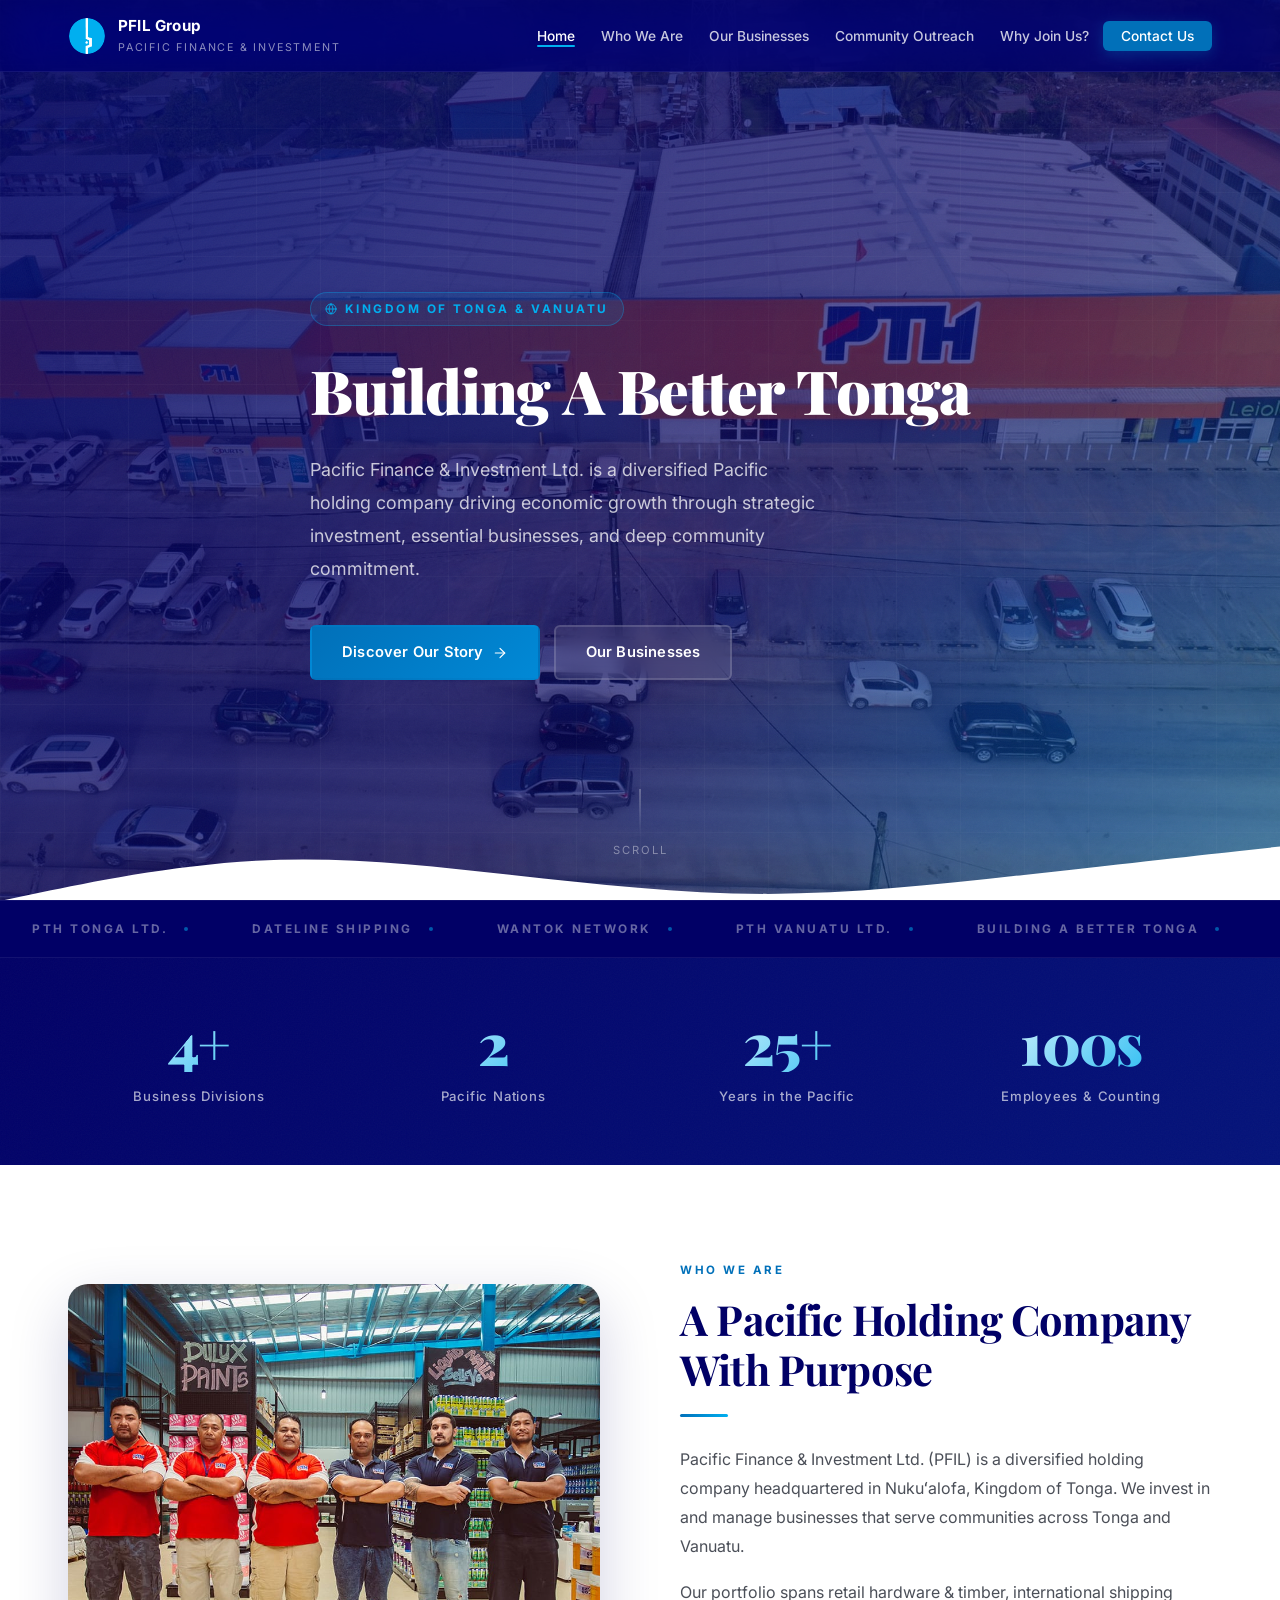
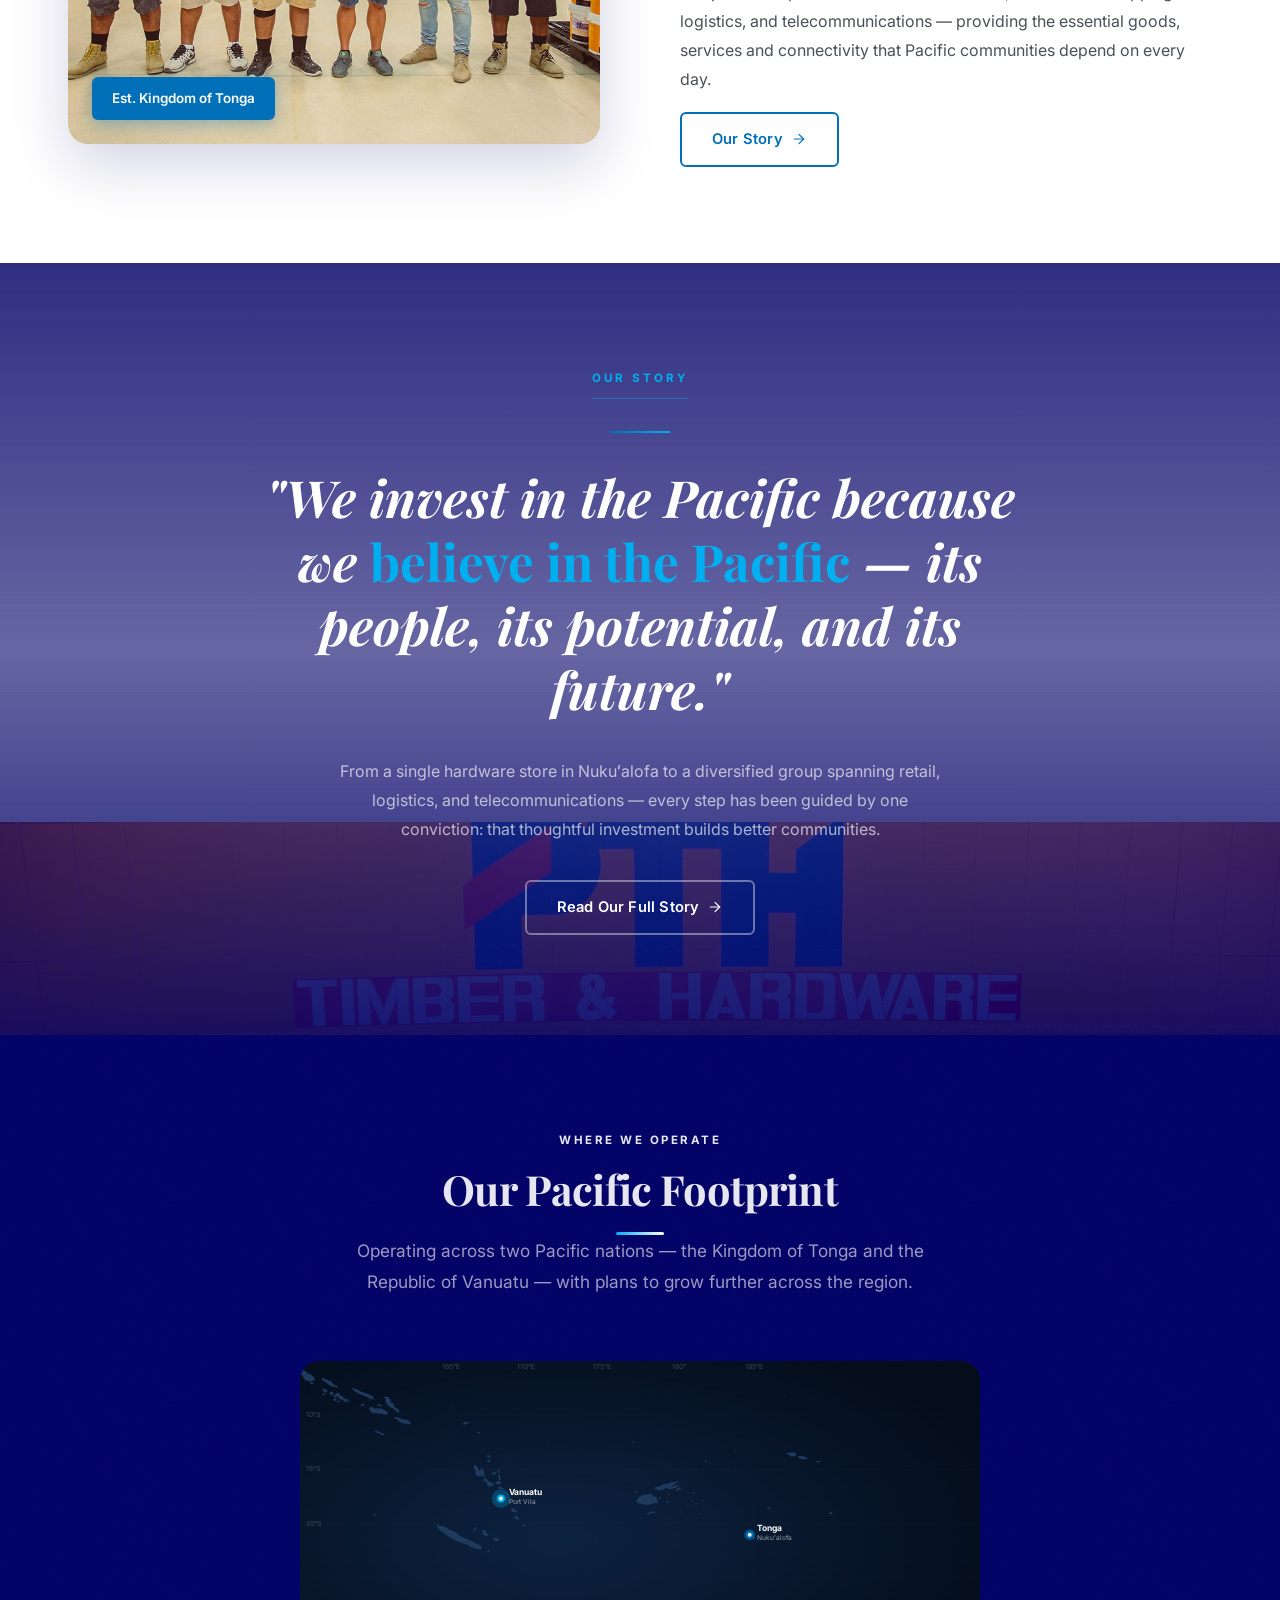
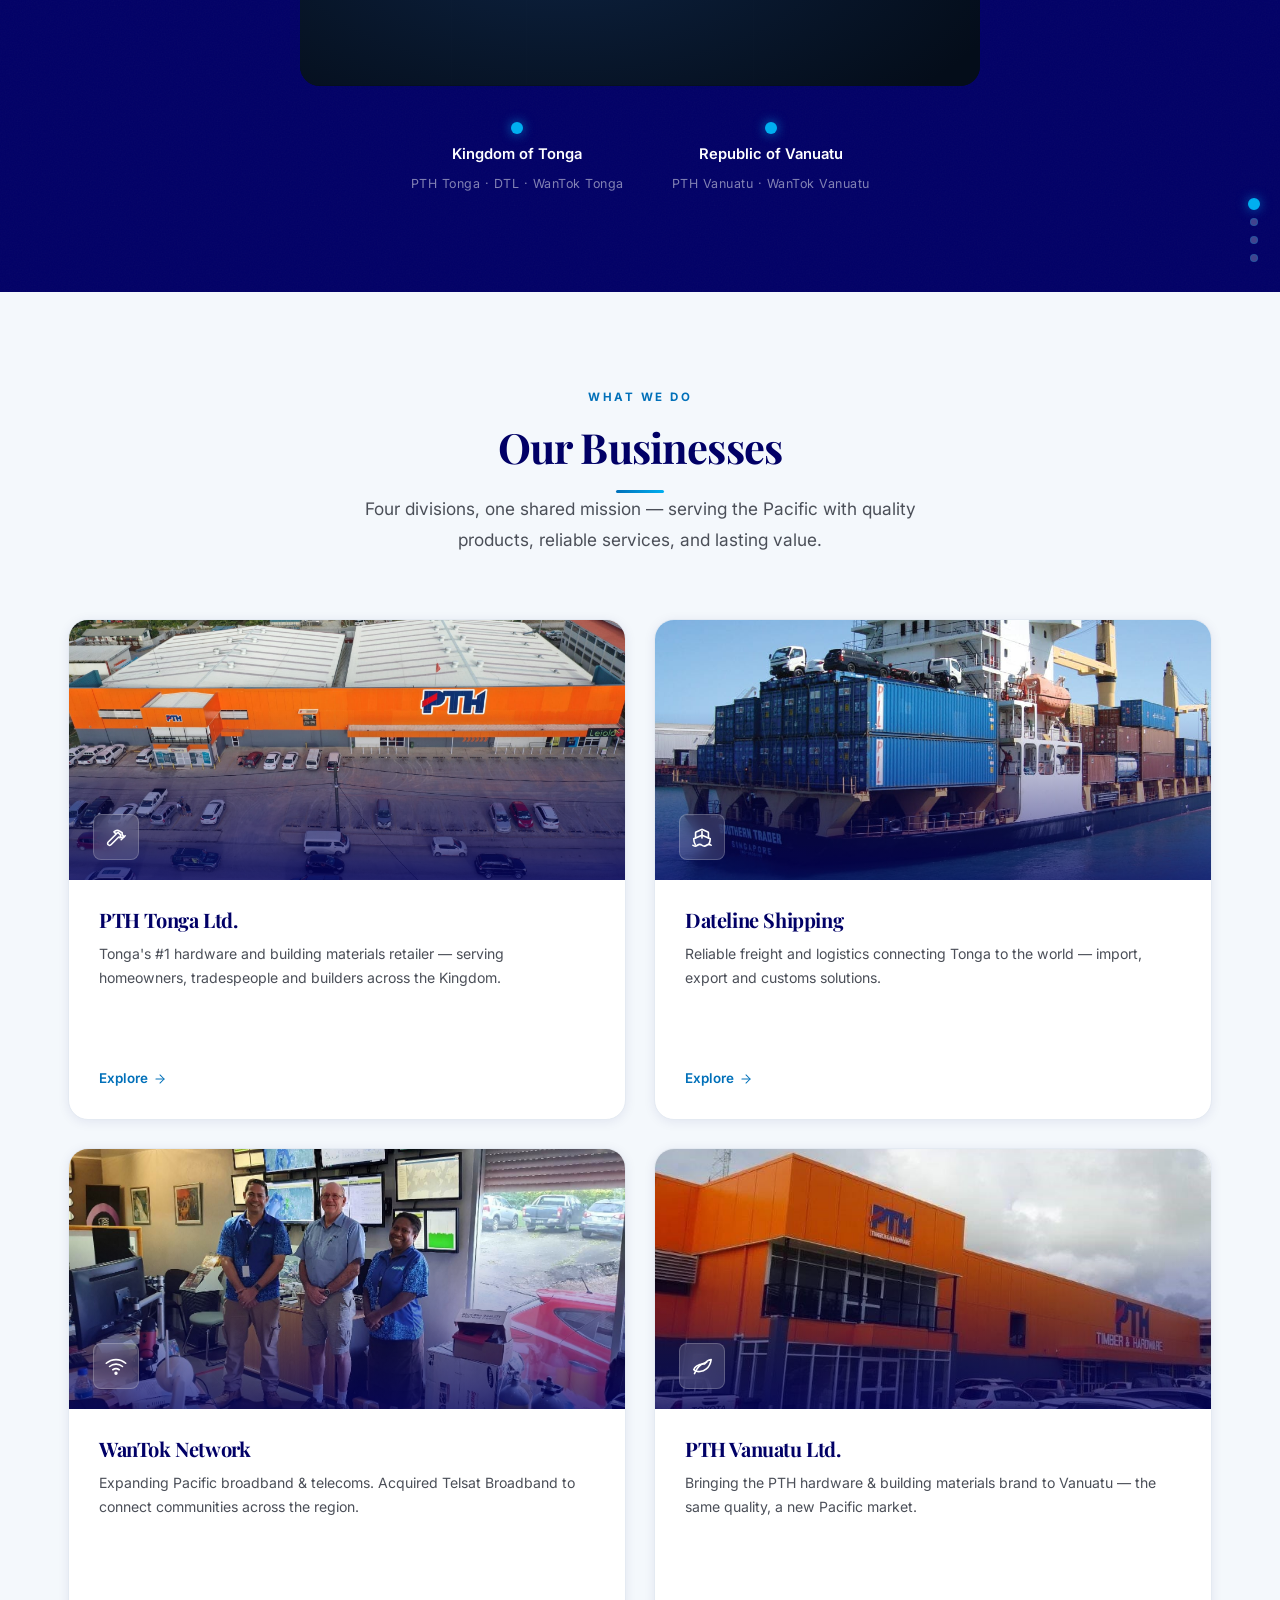
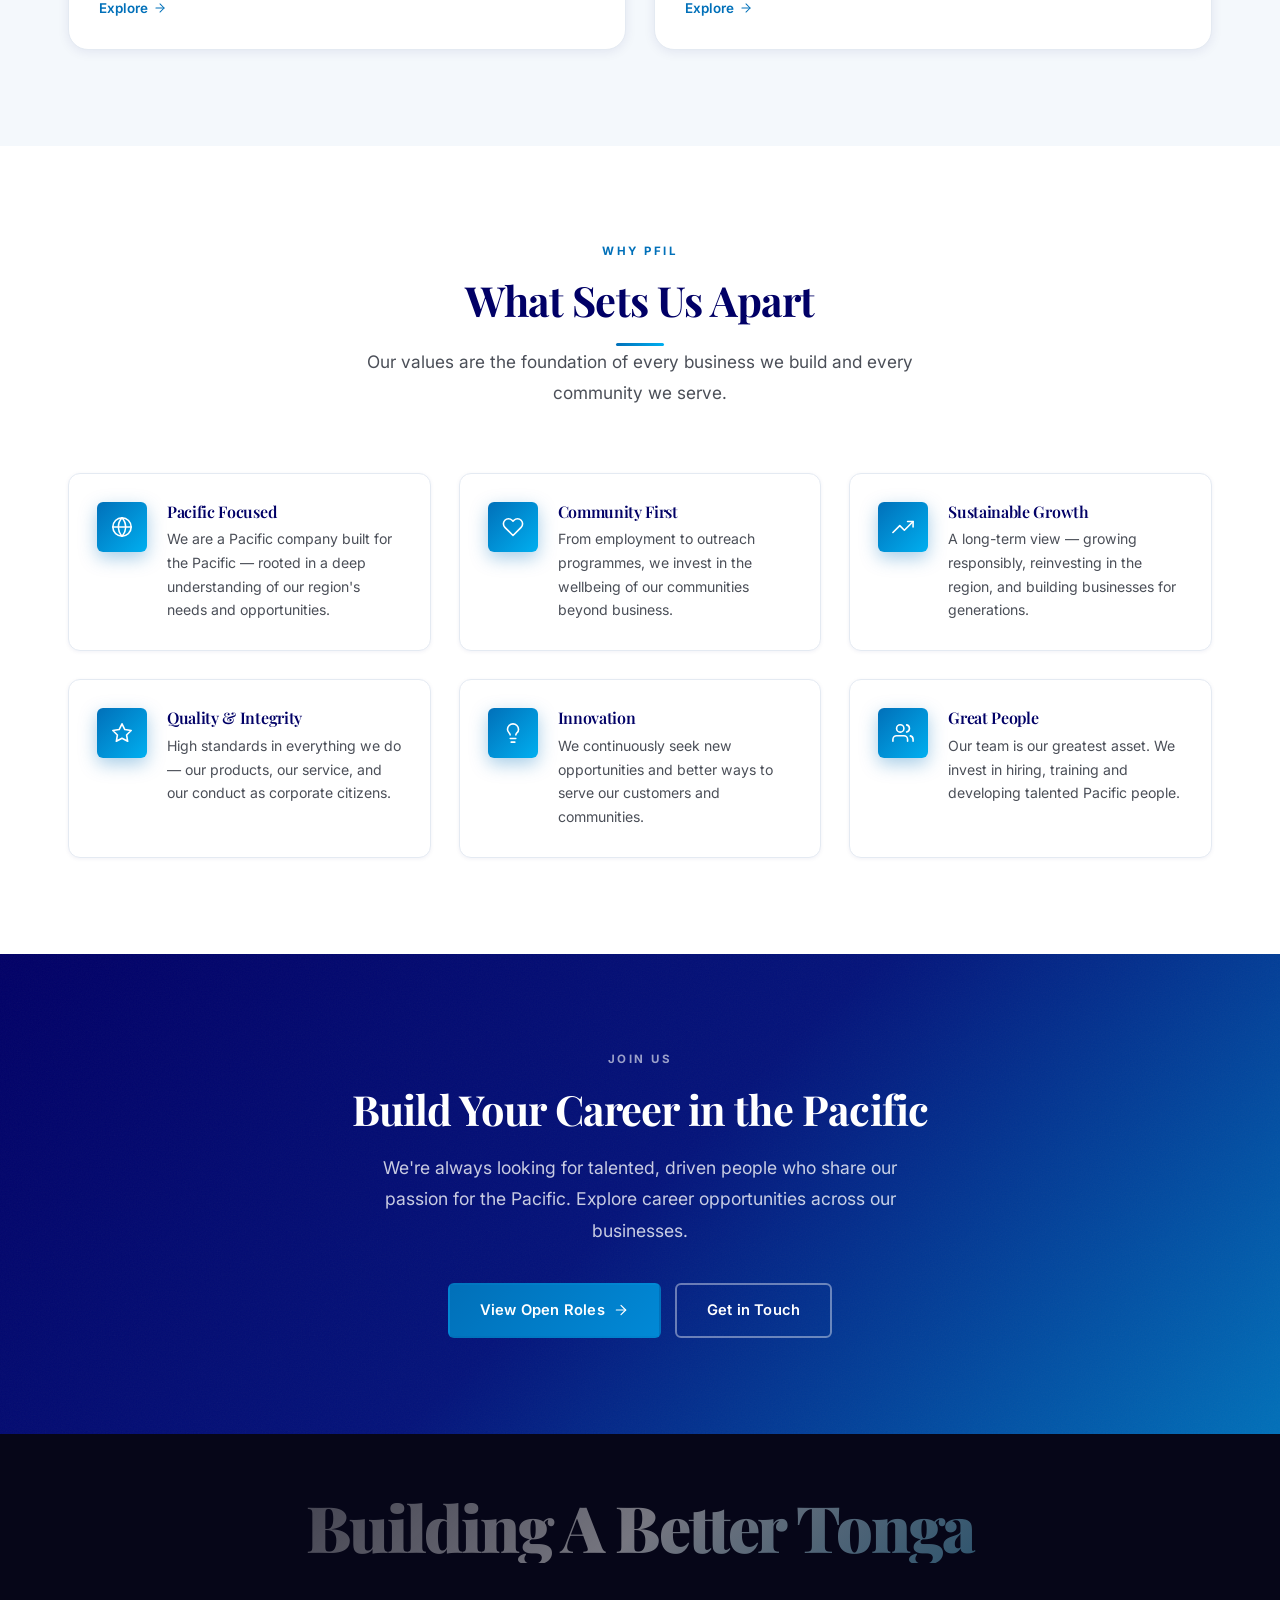
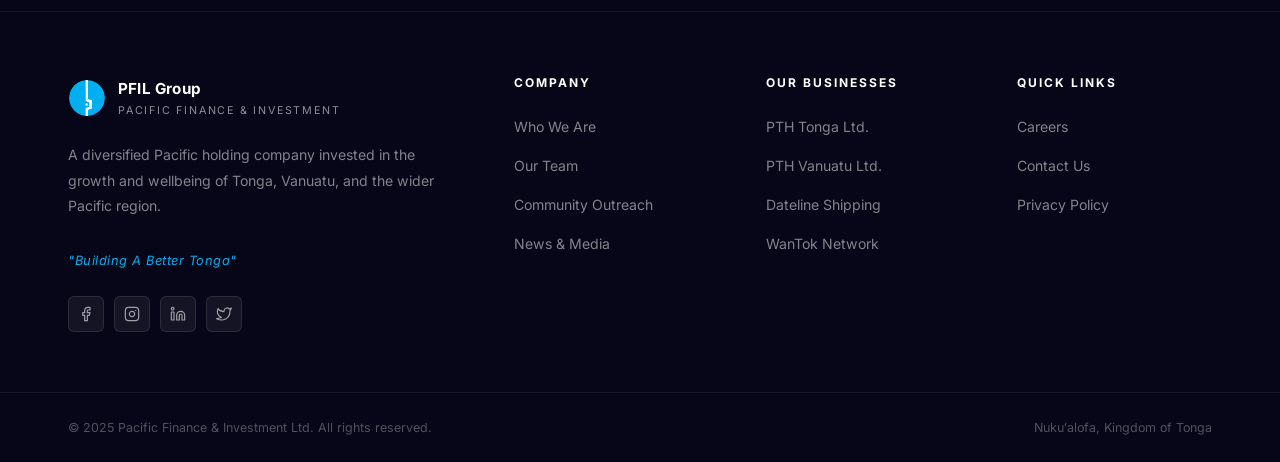
==== index.html @ 0f84321c "Apply all pending fixes — Takuilau story, inquiry type dropdown, PTH branches, hero mobile padding, " ====
<!DOCTYPE html>
<html lang="en">
<head>
  <meta charset="UTF-8">
  <link rel="icon" type="image/png" href="images/PFIL-Logo.png">
  <meta name="viewport" content="width=device-width, initial-scale=1.0">
  <meta name="description" content="Pacific Finance & Investment Ltd. — Building a better Tonga through investment, commerce, and community.">
  <title>Home – Pacific Finance & Investment Ltd.</title>
  <!-- Open Graph -->
  <meta property="og:type" content="website">
  <meta property="og:site_name" content="PFIL Group">
  <meta property="og:title" content="PFIL Group — Building A Better Tonga">
  <meta property="og:description" content="Pacific Finance & Investment Ltd. is a diversified Pacific holding company driving economic growth through strategic investment, essential businesses, and deep community commitment.">
  <meta property="og:image" content="https://shaydenlongley-star.github.io/pfilgroup/images/homepage-banner-01.jpg">
  <meta property="og:url" content="https://shaydenlongley-star.github.io/pfilgroup/">
  <meta name="twitter:card" content="summary_large_image">
  <meta name="twitter:title" content="PFIL Group — Building A Better Tonga">
  <meta name="twitter:description" content="Pacific Finance & Investment Ltd. is a diversified Pacific holding company driving economic growth through strategic investment, essential businesses, and deep community commitment.">
  <meta name="twitter:image" content="https://shaydenlongley-star.github.io/pfilgroup/images/homepage-banner-01.jpg">
  <link rel="preconnect" href="https://fonts.googleapis.com">
  <link rel="preconnect" href="https://fonts.gstatic.com" crossorigin>
  <link href="https://fonts.googleapis.com/css2?family=Playfair+Display:wght@400;700;900&family=Inter:wght@300;400;500;600;700&display=swap" rel="stylesheet">
  <link rel="stylesheet" href="css/style.css?v=3">
  <style>@media(max-width:900px){.nav-menu{display:flex!important;position:fixed!important;inset:0!important;top:0!important;background:#010066!important;flex-direction:column!important;align-items:center!important;justify-content:flex-start!important;gap:4px!important;padding:96px 28px 40px!important;overflow-y:auto!important;z-index:9999!important;opacity:0!important;transform:translateX(100%)!important;pointer-events:none!important;transition:opacity .35s ease,transform .35s cubic-bezier(.4,0,.2,1)!important}.nav-menu.open{opacity:1!important;transform:translateX(0)!important;pointer-events:all!important}.nav-toggle{display:flex!important;z-index:10000!important;position:relative!important}.businesses-grid{grid-template-columns:1fr!important}.nav-menu a{font-size:1.1rem!important;padding:13px 28px!important;font-family:serif!important;font-weight:700!important;color:rgba(255,255,255,0.85)!important;border-radius:8px!important;width:100%!important;text-align:center!important;display:block!important}.nav-menu a:hover,.nav-menu a.active{color:#fff!important;background:rgba(255,255,255,0.06)!important}.nav-cta{background:#0170b9!important;border-radius:6px!important;margin-top:12px!important}.contact-grid{grid-template-columns:1fr!important;gap:40px!important}.photo-grid{grid-template-columns:1fr!important}}html,body{overflow-x:hidden!important}@media(max-width:900px){.hero-blob-1{width:320px!important;height:320px!important}.hero-blob-2{width:280px!important;height:280px!important}.hero-blob-3{width:240px!important;height:240px!important}.hero{min-height:auto!important;padding-top:calc(72px + 20px)!important;padding-bottom:32px!important}.hero p{font-size:0.95rem!important;line-height:1.6!important;margin-bottom:24px!important}.hero h1{margin-bottom:16px!important}.hero-eyebrow{margin-bottom:16px!important}.hero-actions{gap:10px!important}}@media(max-width:640px){.businesses-grid{grid-template-columns:1fr!important}.photo-grid{grid-template-columns:1fr!important}.split-img img{height:240px!important}.job-card{flex-direction:column!important}.btn{white-space:normal!important}}</style>
</head>
<body>

  <!-- PRELOADER -->
  <div class="preloader" id="preloader">
    <div class="preloader-logo">
      <div class="preloader-mark">PF</div>
      <div class="preloader-text">
        <strong>PFIL Group</strong>
        <span>Pacific Finance & Investment</span>
      </div>
    </div>
    <div class="preloader-track"><div class="preloader-fill"></div></div>
  </div>



  <!-- NAVBAR -->
  <nav class="navbar" id="navbar">
    <div class="container nav-inner">
      <a href="index.html" class="nav-logo">
        <div class="nav-logo-mark"><img src="images/PFIL-Logo.png" alt="PFIL" style="width:36px;height:36px;object-fit:contain;border-radius:50%;display:block;"></div>
        <div class="nav-logo-text">
          <strong>PFIL Group</strong>
          <span>Pacific Finance & Investment</span>
        </div>
      </a>
      <ul class="nav-menu" id="navMenu">
        <li><a href="index.html" class="active">Home</a></li>
        <li><a href="who-we-are.html">Who We Are</a></li>
        <li><a href="our-businesses.html">Our Businesses</a></li>
        <li><a href="community-outreach.html">Community Outreach</a></li>
        <li><a href="why-join-us.html">Why Join Us?</a></li>
        <li><a href="contact.html" class="nav-cta">Contact Us</a></li>
      </ul>
      <button class="nav-toggle" id="navToggle" aria-label="Toggle navigation" aria-expanded="false">
        <span class="icon" data-icon="menu"></span>
      </button>
    </div>
  </nav>

  <!-- HERO -->
  <section class="hero" id="hero">
    <div class="hero-photo"></div>
    <div class="hero-photo-overlay"></div>
    <div class="hero-blobs">
      <div class="hero-blob hero-blob-1"></div>
      <div class="hero-blob hero-blob-2"></div>
      <div class="hero-blob hero-blob-3"></div>
    </div>
    <div class="hero-noise"></div>
    <div class="hero-grid-lines"></div>
    <div class="container">
      <div class="hero-content">
        <div class="hero-eyebrow">
          <span class="icon" data-icon="globe"></span>
          Kingdom of Tonga &amp; Vanuatu
        </div>
        <h1 class="stagger-words gradient-text">Building A Better Tonga</h1>
        <p>Pacific Finance &amp; Investment Ltd. is a diversified Pacific holding company driving economic growth through strategic investment, essential businesses, and deep community commitment.</p>
        <div class="hero-actions">
          <a href="who-we-are.html" class="btn btn-primary">
            Discover Our Story <span class="icon" data-icon="arrow-right"></span>
          </a>
          <a href="our-businesses.html" class="btn btn-ghost">Our Businesses</a>
        </div>
      </div>
    </div>
    <svg class="hero-wave" viewBox="0 0 1440 72" fill="none" xmlns="http://www.w3.org/2000/svg" preserveAspectRatio="none">
      <path d="M0 72L48 62C96 52 192 32 288 26.7C384 21.3 480 32 576 42.7C672 53.3 768 64 864 64C960 64 1056 53.3 1152 42.7C1248 32 1344 21.3 1392 16L1440 10.7V72H0Z" fill="white"/>
    </svg>
    <div class="hero-scroll">
      <div class="hero-scroll-line"></div>
      <span>Scroll</span>
    </div>
  </section>

  <!-- MARQUEE -->
  <div class="marquee-section">
    <div class="marquee-track">
      <!-- repeated twice for seamless loop -->
      <div class="marquee-item">PTH Tonga Ltd. <span class="marquee-dot"></span></div>
      <div class="marquee-item">Dateline Shipping <span class="marquee-dot"></span></div>
      <div class="marquee-item">WanTok Network <span class="marquee-dot"></span></div>
      <div class="marquee-item">PTH Vanuatu Ltd. <span class="marquee-dot"></span></div>
      <div class="marquee-item">Building A Better Tonga <span class="marquee-dot"></span></div>
      <div class="marquee-item">Pacific Finance &amp; Investment <span class="marquee-dot"></span></div>
      <div class="marquee-item">Pacific Commerce &amp; Logistics <span class="marquee-dot"></span></div>
      <div class="marquee-item">PTH Tonga Ltd. <span class="marquee-dot"></span></div>
      <div class="marquee-item">Dateline Shipping <span class="marquee-dot"></span></div>
      <div class="marquee-item">WanTok Network <span class="marquee-dot"></span></div>
      <div class="marquee-item">PTH Vanuatu Ltd. <span class="marquee-dot"></span></div>
      <div class="marquee-item">Building A Better Tonga <span class="marquee-dot"></span></div>
      <div class="marquee-item">Pacific Finance &amp; Investment <span class="marquee-dot"></span></div>
      <div class="marquee-item">Pacific Commerce &amp; Logistics <span class="marquee-dot"></span></div>
    </div>
  </div>

  <!-- STATS -->
  <section class="stats-bar" data-nav-label="At a Glance">
    <div class="container">
      <div class="stats-grid">
        <div class="stat-item" data-reveal data-delay="1">
          <span class="stat-number">4+</span>
          <span class="stat-label">Business Divisions</span>
        </div>
        <div class="stat-item" data-reveal data-delay="2">
          <span class="stat-number">2</span>
          <span class="stat-label">Pacific Nations</span>
        </div>
        <div class="stat-item" data-reveal data-delay="3">
          <span class="stat-number">25+</span>
          <span class="stat-label">Years in the Pacific</span>
        </div>
        <div class="stat-item" data-reveal data-delay="4">
          <span class="stat-number">100s</span>
          <span class="stat-label">Employees &amp; Counting</span>
        </div>
      </div>
    </div>
  </section>

  <!-- ABOUT SPLIT -->
  <section class="section">
    <div class="container">
      <div class="split">
        <div class="split-img" data-reveal="left">
          <img src="images/community-pfil.jpg"
               alt="PFIL Group team — Pacific Finance & Investment"
               onerror="this.style.background='linear-gradient(135deg,#010066,#0170b9)';this.style.height='460px';this.alt='';">
          <div class="split-img-badge">Est. Kingdom of Tonga</div>
        </div>
        <div class="split-text" data-reveal="right">
          <span class="eyebrow">Who We Are</span>
          <h2>A Pacific Holding Company With Purpose</h2>
          <div class="divider-left"></div>
          <p>Pacific Finance &amp; Investment Ltd. (PFIL) is a diversified holding company headquartered in Nukuʻalofa, Kingdom of Tonga. We invest in and manage businesses that serve communities across Tonga and Vanuatu.</p>
          <p>Our portfolio spans retail hardware &amp; timber, international shipping logistics, and telecommunications — providing the essential goods, services and connectivity that Pacific communities depend on every day.</p>
          <a href="who-we-are.html" class="btn btn-outline-blue">
            Our Story <span class="icon" data-icon="arrow-right"></span>
          </a>
        </div>
      </div>
    </div>
  </section>

  <!-- CINEMATIC SECTION -->
  <section class="cinematic-section" data-nav-label="Our Story">
    <div class="cinematic-bg" style="background-image:url('images/homepage-banner-01.jpg');"></div>
    <div class="cinematic-overlay"></div>
    <div class="cinematic-content" data-reveal>
      <span class="cinematic-eyebrow">Our Story</span>
      <div class="cinematic-divider"></div>
      <blockquote class="cinematic-quote">
        "We invest in the Pacific because we <em>believe in the Pacific</em> — its people, its potential, and its future."
      </blockquote>
      <p class="cinematic-sub">From a single hardware store in Nukuʻalofa to a diversified group spanning retail, logistics, and telecommunications — every step has been guided by one conviction: that thoughtful investment builds better communities.</p>
      <a href="who-we-are.html" class="btn btn-outline">Read Our Full Story <span class="icon" data-icon="arrow-right"></span></a>
    </div>
  </section>

  <!-- PACIFIC MAP -->
  <section class="pacific-map-section" id="pacific-map" data-nav-label="Where We Operate">
    <div class="container">
      <div class="section-header" data-reveal>
        <span class="eyebrow">Where We Operate</span>
        <h2>Our Pacific Footprint</h2>
        <div class="divider"></div>
        <p>Operating across two Pacific nations — the Kingdom of Tonga and the Republic of Vanuatu — with plans to grow further across the region.</p>
      </div>
      <div class="pacific-map-wrap" data-reveal>
        <!-- SVG Pacific Map — equirectangular projection, 155°E–200°E / 5°S–35°S -->
        <!-- x = (lon-155)/45*880  |  y = (-5-lat)/30*420  (lat negative for S) -->
        <div style="width:100%;border-radius:20px;overflow:hidden;background:#040d1a;line-height:0;">
        <svg viewBox="0 0 880 420" xmlns="http://www.w3.org/2000/svg" style="width:100%;display:block;" aria-label="Map of the South Pacific showing Tonga and Vanuatu">
          <defs>
            <radialGradient id="pg" cx="38%" cy="55%" r="70%">
              <stop offset="0%" stop-color="#0d2240"/><stop offset="100%" stop-color="#040d1a"/>
            </radialGradient>
          </defs>
          <rect width="880" height="420" fill="url(#pg)"/>
          <!-- faint grid -->
          <g stroke="rgba(255,255,255,0.04)" stroke-width="0.5" fill="none">
            <line x1="0" y1="70" x2="880" y2="70"/><line x1="0" y1="140" x2="880" y2="140"/><line x1="0" y1="210" x2="880" y2="210"/><line x1="0" y1="280" x2="880" y2="280"/>
            <line x1="196" y1="0" x2="196" y2="420"/><line x1="293" y1="0" x2="293" y2="420"/><line x1="391" y1="0" x2="391" y2="420"/><line x1="489" y1="0" x2="489" y2="420"/><line x1="587" y1="0" x2="587" y2="420"/>
          </g>
          <g fill="#1e3a5f" stroke="#2a4d74" stroke-width="0.5">
          <path d="M488.9,156.4L485.9,158.2L484.9,159.2L484.0,160.2L481.4,161.4L480.4,162.9L480.4,164.5L483.0,162.8L485.8,161.5L486.6,161.3L487.5,161.3L487.5,161.7L487.0,162.2L486.7,163.3L487.5,164.4L485.4,164.3L483.3,164.4L480.9,165.0L478.4,165.3L477.5,165.3L476.7,165.1L476.1,164.8L475.7,164.1L475.2,163.9L473.3,164.0L470.4,165.4L469.5,166.6L468.4,166.7L467.1,166.4L465.5,167.3L463.6,167.7L462.8,166.9L462.3,165.9L461.6,165.2L459.5,165.0L459.8,164.2L460.4,163.8L460.9,163.3L461.2,162.7L462.2,163.1L463.2,163.3L464.3,162.9L465.5,162.8L466.7,161.6L468.6,160.8L471.1,160.1L473.7,159.7L475.1,159.6L476.4,159.3L478.6,158.1L480.1,157.5L481.8,157.1L483.3,156.9L484.8,157.1L485.9,157.0L488.9,156.1L488.9,156.4Z"/>
<path d="M434.8,170.1L433.8,170.3L434.3,169.2L434.9,168.8L435.3,168.8L435.8,168.7L435.6,169.5L434.8,170.1Z"/>
<path d="M455.3,173.2L455.3,173.8L455.8,174.1L456.4,174.1L457.8,175.3L460.0,176.3L461.3,177.1L461.4,177.8L461.0,178.5L461.6,179.8L461.9,181.1L462.8,183.1L461.5,183.5L459.3,183.6L458.8,183.9L458.1,183.7L456.3,183.9L454.5,184.6L452.9,185.5L451.0,185.5L448.9,185.7L446.8,185.6L445.3,185.1L442.7,184.5L439.2,184.1L437.7,183.7L436.5,183.1L435.4,181.6L435.2,180.8L435.4,180.1L436.4,179.8L437.3,179.5L437.4,179.0L437.8,178.7L438.3,178.6L438.5,178.3L438.2,177.5L438.1,176.8L440.1,175.6L442.3,174.5L446.2,173.4L448.6,173.5L452.3,172.7L453.4,172.4L454.6,172.6L455.3,173.2Z"/>
<path d="M180.0,213.4L182.2,214.3L184.5,214.0L187.5,215.3L195.1,219.5L197.7,220.4L199.3,220.8L200.5,221.5L201.6,222.4L203.0,223.1L203.6,223.7L203.8,224.6L204.3,225.1L206.9,226.5L208.5,227.7L210.7,228.4L211.6,229.1L212.9,229.4L214.1,230.2L216.2,230.8L221.0,232.9L224.8,235.0L226.6,236.2L228.6,237.3L231.1,238.2L233.5,239.3L234.8,241.7L234.1,242.5L232.7,242.9L231.4,243.0L230.2,243.3L226.3,241.7L225.3,241.5L224.3,241.6L223.7,241.2L223.3,240.7L220.8,240.2L218.6,239.2L217.9,238.6L217.5,237.8L217.0,237.4L213.8,236.7L211.7,236.0L210.1,234.9L207.7,234.1L203.9,232.6L202.0,232.1L200.3,231.4L195.8,228.6L194.1,228.1L192.7,226.8L188.8,223.9L186.9,222.7L184.9,221.6L183.3,220.3L182.1,218.9L179.3,216.7L179.0,215.8L179.1,214.9L178.4,214.3L177.3,213.9L176.7,213.3L176.8,212.4L177.2,212.0L180.0,213.4Z"/>
<path d="M92.9,59.8L97.2,62.1L99.1,61.9L104.7,61.9L108.0,63.5L110.0,64.2L111.1,65.7L112.5,66.0L113.3,66.7L113.8,68.1L113.5,68.3L111.7,68.8L110.5,69.0L107.2,68.5L104.1,67.5L97.8,67.4L94.9,67.1L93.9,66.7L93.0,66.2L91.5,64.9L90.4,63.4L90.2,62.6L90.1,61.0L90.5,60.4L91.6,59.8L92.9,59.8Z"/>
<path d="M18.7,23.6L18.2,24.9L17.9,25.2L17.4,24.7L15.7,25.1L14.9,25.7L14.1,26.1L12.1,26.0L10.2,25.6L8.4,25.0L6.7,24.1L5.1,22.8L4.1,21.4L4.6,19.8L4.0,18.3L0.9,17.3L0.2,16.9L-1.2,15.5L-2.5,14.9L-4.3,13.6L-4.7,13.0L-5.5,11.4L-5.7,10.5L-5.1,7.6L-5.3,6.2L-4.4,6.4L-3.6,6.9L-2.5,7.3L-0.1,7.6L1.8,8.7L3.7,10.9L3.9,11.6L4.4,12.1L6.3,13.0L7.3,13.6L9.1,16.0L10.2,16.5L11.4,16.7L12.5,17.1L14.4,18.1L16.1,19.3L17.3,20.6L18.1,21.9L18.7,23.6Z"/>
<path d="M508.7,181.7L508.1,181.9L507.7,181.8L507.2,181.6L506.9,181.2L507.5,180.9L508.5,181.3L508.7,181.7Z"/>
<path d="M513.1,185.3L512.9,185.5L511.8,185.1L511.4,184.8L512.5,184.6L513.1,184.7L513.1,185.3Z"/>
<path d="M523.1,181.3L522.0,181.5L521.0,180.9L521.6,180.3L522.5,180.4L523.0,181.0L523.1,181.3Z"/>
<path d="M583.5,226.4L583.8,226.4L584.1,226.0L585.1,225.8L585.0,226.3L583.6,227.7L582.7,227.1L580.1,226.2L579.6,225.5L580.4,225.0L580.4,225.4L580.8,225.6L582.3,225.7L583.6,226.1L582.8,226.2L583.5,226.4Z"/>
<path d="M489.4,166.9L488.9,167.5L488.9,166.7L488.9,166.0L488.9,165.0L491.0,163.8L491.6,163.6L492.4,164.7L491.5,165.9L489.4,166.9Z"/>
<path d="M490.3,161.0L488.9,161.6L488.9,161.2L488.9,160.8L490.0,160.2L490.8,160.0L490.3,160.7L490.3,161.0Z"/>
<path d="M488.9,167.5L487.4,168.0L486.9,167.5L487.5,166.3L488.9,165.0L488.9,166.0L488.9,167.5Z"/>
<path d="M477.6,173.1L476.9,173.5L476.6,171.6L477.3,171.6L477.8,171.8L478.1,172.3L477.6,173.1Z"/>
<path d="M476.2,183.4L476.0,183.5L474.3,182.4L474.3,182.0L474.6,181.6L475.3,181.2L475.9,181.9L476.4,182.9L476.2,183.4Z"/>
<path d="M466.0,178.2L465.0,178.5L464.4,177.6L465.2,176.7L466.0,176.7L466.4,177.5L466.0,178.2Z"/>
<path d="M263.0,164.9L263.5,165.1L263.2,165.7L260.5,165.0L258.4,165.3L257.8,165.3L257.1,164.7L256.7,163.7L256.9,162.9L257.8,162.4L258.1,162.3L258.8,163.0L259.4,163.4L260.0,163.6L261.4,164.6L263.0,164.9Z"/>
<path d="M260.0,158.7L257.8,158.9L254.6,158.4L253.4,157.8L252.8,157.2L253.9,156.8L255.5,156.5L257.4,155.1L258.1,155.7L258.8,157.2L259.6,157.7L260.0,158.2L260.0,158.7Z"/>
<path d="M262.9,175.6L264.9,177.6L265.7,177.7L264.5,179.2L262.0,179.3L259.1,178.9L260.2,178.4L259.7,177.9L258.8,177.8L257.8,178.0L257.3,177.9L258.0,177.0L259.6,175.7L260.0,175.6L260.5,175.6L260.9,175.7L262.9,175.6Z"/>
<path d="M252.5,146.1L251.2,146.7L248.8,146.7L247.9,146.3L250.8,144.4L254.3,144.0L252.5,146.1Z"/>
<path d="M229.7,137.6L231.0,142.2L232.4,142.2L233.2,141.9L234.0,140.9L234.4,139.2L235.2,138.9L236.1,139.1L235.7,139.6L236.0,141.0L236.7,141.8L237.2,141.9L238.2,145.5L238.6,146.2L238.6,146.8L236.5,148.1L233.4,148.1L231.3,148.9L229.9,148.8L230.0,147.9L228.8,147.2L227.5,145.7L227.8,143.0L225.4,137.9L225.4,136.6L226.2,135.0L227.0,134.9L228.1,136.3L229.7,137.6Z"/>
<path d="M258.4,153.6L258.1,153.6L257.7,153.0L256.6,149.5L257.4,146.5L257.8,147.1L259.5,152.5L259.2,153.4L258.4,153.6Z"/>
<path d="M257.9,144.6L257.6,145.5L256.8,144.5L256.3,140.2L256.5,139.8L256.9,139.8L257.9,142.8L257.9,144.6Z"/>
<path d="M242.7,155.3L243.6,155.6L244.1,155.6L244.4,156.3L247.2,157.7L248.0,157.6L248.6,158.4L249.8,158.8L250.2,159.5L251.0,160.3L249.5,161.2L246.6,161.0L245.0,162.0L243.5,161.8L243.2,161.2L243.4,161.0L242.5,159.6L242.1,157.4L241.5,156.2L240.8,155.6L239.5,156.1L238.9,156.2L237.6,155.1L238.2,153.0L238.6,152.4L239.6,152.3L241.2,152.8L242.7,155.3Z"/>
<path d="M238.9,150.1L238.6,150.5L236.5,149.6L237.0,148.7L239.2,149.0L238.9,150.1Z"/>
<path d="M95.4,49.5L95.4,49.8L92.8,48.6L90.8,47.2L85.1,45.6L83.9,44.8L82.9,44.7L80.0,43.4L77.1,42.6L75.4,41.4L74.9,41.0L73.9,40.7L72.1,39.5L70.3,38.6L69.7,37.1L68.0,36.1L67.6,35.6L73.0,36.5L75.5,38.1L77.7,39.0L78.4,39.7L80.4,40.6L82.1,40.7L83.8,41.7L85.4,41.9L86.7,42.4L94.7,46.6L93.7,47.7L94.8,48.5L95.4,49.5Z"/>
<path d="M48.6,32.6L49.3,33.1L47.7,34.0L45.7,33.5L45.3,33.0L45.3,32.8L43.9,32.9L41.1,32.5L37.2,30.5L33.2,26.8L29.2,24.7L28.5,24.0L28.4,22.9L28.9,22.5L31.4,23.0L34.5,24.7L39.7,26.5L41.1,27.4L42.0,29.6L42.9,30.2L45.7,31.9L47.2,32.3L47.9,32.4L48.6,32.6Z"/>
<path d="M607.1,191.0L606.4,191.8L606.0,191.8L605.2,191.3L604.9,191.0L606.2,190.0L606.8,189.9L607.8,190.2L607.7,190.5L607.1,191.0Z"/>
<path d="M638.8,118.5L641.0,119.8L641.9,121.6L640.9,123.3L638.9,122.8L635.9,123.2L634.9,123.1L632.5,121.0L630.8,120.1L630.1,119.2L632.2,119.3L635.3,118.8L638.8,118.5Z"/>
<path d="M509.3,171.8L508.8,172.3L508.4,172.1L508.9,171.3L509.0,171.0L508.2,170.6L508.1,170.3L508.3,170.1L509.4,170.5L510.0,170.9L510.1,171.1L509.9,171.5L509.3,171.8Z"/>
<path d="M656.0,126.7L650.6,126.7L648.0,126.0L647.1,126.0L644.8,124.7L644.4,124.0L645.6,123.5L648.1,123.3L653.1,124.3L653.8,125.2L655.0,125.3L655.9,125.7L656.1,126.3L656.0,126.7Z"/>
<path d="M670.2,130.9L669.4,131.0L668.4,130.4L670.3,129.9L671.0,129.6L673.3,129.7L671.9,130.0L670.2,130.9Z"/>
<path d="M688.3,197.2L686.3,197.9L685.5,197.0L686.2,195.9L687.2,195.6L687.7,195.5L688.5,196.6L688.3,197.2Z"/>
<path d="M564.0,116.7L563.7,116.8L563.3,116.2L563.8,115.4L564.2,115.1L564.6,115.8L564.0,116.7Z"/>
<path d="M588.4,228.2L588.3,230.3L587.3,229.3L587.2,228.9L588.2,228.2L588.4,228.2Z"/>
<path d="M459.3,195.6L459.3,196.2L456.8,196.6L456.0,196.1L455.4,196.1L453.9,196.9L453.5,197.3L453.3,197.6L452.9,197.7L450.2,198.1L449.0,197.7L449.8,197.4L450.8,196.8L451.8,196.9L452.8,196.4L453.9,195.6L455.3,195.4L456.3,195.1L458.0,195.3L459.3,195.6Z"/>
<path d="M246.1,129.7L245.3,130.4L243.1,130.1L242.6,129.9L242.7,128.8L243.3,128.4L244.6,128.0L246.4,128.6L246.1,129.7Z"/>
<path d="M244.2,124.7L243.9,124.8L243.5,124.7L242.3,123.0L242.6,122.5L244.1,121.9L245.4,122.9L245.5,123.4L245.5,123.8L245.3,124.2L244.4,124.4L244.2,124.7Z"/>
<path d="M291.3,212.6L290.6,213.4L289.6,213.4L288.2,212.8L288.5,212.1L290.0,212.0L290.4,212.1L291.3,212.6Z"/>
<path d="M283.4,203.6L282.4,205.1L280.6,204.7L278.9,203.6L278.0,202.7L278.6,200.8L279.5,200.5L280.4,200.6L280.8,202.4L283.4,203.6Z"/>
<path d="M280.3,195.2L279.4,195.8L278.6,195.8L273.5,194.2L273.7,193.6L273.5,191.9L274.1,191.0L275.5,190.6L276.6,190.8L277.3,192.2L278.8,192.7L277.7,193.1L279.6,194.1L280.3,195.2Z"/>
<path d="M254.4,230.0L255.4,230.3L256.9,230.2L256.6,232.6L254.3,233.0L253.6,233.0L253.1,232.5L251.8,232.1L251.9,231.3L250.6,229.5L252.8,229.2L254.0,228.7L253.9,229.2L254.1,229.7L254.4,230.0Z"/>
<path d="M225.8,219.8L224.8,219.9L226.0,218.6L226.1,217.9L226.6,216.3L226.5,215.8L227.3,215.9L228.2,216.3L227.2,216.7L226.9,217.4L226.9,218.2L227.3,218.3L226.6,219.3L225.8,219.8Z"/>
<path d="M242.5,226.2L241.4,226.4L240.0,225.4L237.3,224.8L236.1,224.0L235.3,222.9L236.9,222.7L238.4,221.2L237.3,220.7L235.5,220.6L235.8,220.1L238.7,219.4L239.9,219.8L240.5,220.3L240.4,222.5L241.7,223.2L243.1,224.8L243.1,225.2L242.5,226.2Z"/>
<path d="M245.3,246.7L244.7,247.3L243.9,247.1L243.3,246.9L242.9,246.7L243.3,245.6L245.0,246.1L245.3,246.7Z"/>
<path d="M96.8,200.4L96.5,200.7L96.4,198.4L97.0,197.6L97.3,199.3L96.8,200.4Z"/>
<path d="M233.3,93.3L231.6,93.5L230.9,93.5L229.7,92.3L230.6,92.0L231.8,92.1L232.2,92.8L233.3,93.3Z"/>
<path d="M217.7,80.6L216.2,80.9L215.7,80.8L214.5,80.9L213.2,81.9L212.3,81.8L211.6,81.8L211.0,81.0L211.0,80.6L211.9,80.6L212.4,79.8L213.3,79.4L215.6,79.3L217.6,79.5L218.3,79.7L217.7,80.4L217.7,80.6Z"/>
<path d="M109.0,95.2L107.7,95.7L106.4,95.4L105.5,95.0L104.7,94.0L103.1,93.3L100.7,93.0L99.7,92.6L99.5,92.3L97.8,92.1L97.4,91.5L97.5,90.9L97.8,90.6L99.3,90.9L106.6,93.7L108.3,94.6L109.0,95.2Z"/>
<path d="M112.4,46.4L117.3,50.6L117.1,51.3L116.4,51.8L116.2,53.2L116.9,53.7L118.2,54.0L120.4,55.5L121.3,57.3L121.4,57.9L122.4,58.7L122.4,60.4L124.5,62.9L124.7,64.0L124.5,64.6L123.6,64.3L121.1,61.5L118.1,60.3L117.8,59.8L114.9,58.2L112.9,55.5L110.7,50.7L111.7,49.5L109.3,47.2L109.4,46.6L110.5,46.7L111.2,46.7L111.5,46.4L112.4,46.4Z"/>
<path d="M131.3,75.4L133.8,76.2L135.2,76.1L137.3,76.7L138.9,76.4L140.0,77.1L142.5,79.9L142.5,80.9L144.2,81.5L142.8,81.6L140.8,81.3L139.3,81.5L137.7,81.0L135.0,80.7L132.7,80.0L127.9,77.9L127.9,76.9L127.1,76.4L126.9,75.1L125.1,74.6L123.1,74.6L122.9,74.0L123.3,72.9L124.8,72.9L126.6,73.3L130.1,74.9L131.0,75.2L131.3,75.4Z"/>
<path d="M128.0,64.8L128.3,66.3L128.2,66.8L126.7,65.7L126.0,66.1L125.3,65.5L125.4,64.4L125.5,63.2L125.2,62.3L124.5,60.9L125.3,61.2L128.0,64.8Z"/>
<path d="M81.9,57.7L81.6,57.8L80.7,57.6L79.6,57.5L78.9,57.0L79.7,56.4L80.8,55.9L81.2,56.0L81.7,56.3L82.7,56.4L82.8,57.3L81.9,57.7Z"/>
<path d="M101.1,55.9L102.2,56.1L102.7,56.1L104.0,56.9L105.7,58.0L105.0,58.5L103.6,58.2L103.2,58.4L103.0,58.3L102.7,57.7L101.2,57.2L99.8,57.1L99.7,56.5L101.1,55.9Z"/>
<path d="M91.7,49.1L90.7,49.3L89.4,48.8L88.8,48.3L89.0,47.6L89.9,47.3L90.8,47.8L90.9,48.3L91.7,49.1Z"/>
<path d="M54.0,45.4L55.3,46.5L56.7,49.1L56.4,50.0L55.4,50.0L55.1,50.6L53.8,49.3L51.9,49.0L50.6,48.2L50.2,46.7L50.0,45.8L49.0,45.6L46.0,45.9L45.0,46.7L43.7,46.4L43.4,45.7L43.6,45.0L45.4,44.3L45.8,43.3L47.6,41.8L48.7,41.5L50.8,42.1L51.1,44.3L51.8,45.0L54.0,45.4Z"/>
<path d="M62.6,53.5L62.2,53.6L61.7,53.0L62.8,51.5L63.3,52.7L63.6,53.2L62.6,53.5Z"/>
<path d="M60.8,51.6L58.9,52.7L57.4,52.3L56.3,51.4L56.7,50.2L56.9,49.9L57.5,49.9L58.0,49.6L58.6,49.1L60.7,49.5L61.3,49.8L60.0,50.5L60.4,50.7L60.7,51.1L60.8,51.6Z"/>
<path d="M46.7,52.0L46.7,52.2L45.6,51.8L43.3,49.9L43.7,49.3L45.9,48.1L46.5,47.9L47.1,48.7L46.6,49.8L45.9,50.1L45.6,51.1L46.7,52.0Z"/>
<path d="M33.0,40.9L32.6,41.1L32.0,40.4L31.5,40.1L31.5,39.3L29.5,37.9L29.4,37.0L30.5,36.0L32.1,36.6L33.6,37.7L35.4,38.1L35.0,38.9L33.4,40.3L33.0,40.9Z"/>
<path d="M31.4,44.4L31.1,44.7L30.1,43.0L30.2,42.2L30.3,41.6L30.7,41.4L31.5,43.3L31.4,44.4Z"/>
<path d="M42.5,43.5L42.0,43.7L39.9,43.6L38.3,42.2L38.3,41.1L39.6,40.2L41.1,40.0L42.0,40.4L42.8,41.2L43.0,42.2L42.9,43.1L42.5,43.5Z"/>
<path d="M16.4,29.4L14.5,29.7L13.2,29.2L13.8,28.2L14.5,27.6L16.9,28.6L16.4,29.4Z"/>
<path d="M401.7,437.9L401.9,438.7L400.4,438.4L399.8,437.8L398.1,437.2L397.9,437.0L397.7,435.9L398.6,435.3L398.7,435.1L399.1,435.0L399.8,435.6L401.1,436.5L401.7,437.9Z"/>
<path d="M-6.9,6.1L-7.3,6.2L-8.1,4.4L-8.3,3.1L-8.5,2.1L-9.0,1.6L-7.7,0.5L-7.2,0.2L-6.2,0.8L-6.1,2.0L-5.3,3.1L-5.9,5.4L-6.9,6.1Z"/>
<path d="M-14.1,89.1L-14.4,89.8L-15.1,89.6L-17.2,90.0L-18.3,89.9L-18.9,89.2L-19.1,88.9L-17.3,89.1L-17.6,88.4L-14.9,88.7L-14.1,89.1Z"/>
<path d="M51.7,52.6L51.7,53.1L50.6,53.0L48.1,52.2L48.0,51.9L49.4,51.8L50.4,51.9L51.3,52.3L51.7,52.6Z"/>
<path d="M488.9,161.6L488.6,161.6L488.6,161.3L488.9,160.8L488.9,161.6Z"/>
<path d="M489.7,156.1L488.9,156.4L488.9,156.2L488.9,156.1L489.5,155.8L490.0,155.8L489.7,156.1Z"/>
<path d="M527.1,130.5L526.0,130.5L524.9,130.4L524.2,129.6L524.5,129.2L525.2,129.4L525.9,130.0L527.1,130.2L527.1,130.5Z"/>
<path d="M885.1,227.5L884.4,227.5L883.7,227.4L883.1,227.3L883.1,227.2L883.3,226.8L883.7,226.6L884.5,226.6L885.1,226.9L885.1,227.4L885.1,227.5Z"/>
<path d="M636.0,50.1L635.9,50.2L635.8,50.0L635.7,49.8L635.6,49.7L635.6,49.7L635.8,49.8L635.9,49.9L636.0,50.1Z"/>
<path d="M661.2,61.0L661.2,61.0L661.1,60.9L661.0,60.8L660.9,60.7L660.9,60.7L661.1,60.7L661.2,60.9L661.2,61.0Z"/>
<path d="M641.1,-6.8L641.3,-6.7L641.5,-6.8L641.8,-6.8L641.6,-6.7L641.1,-6.7L640.9,-6.9L641.2,-7.1L641.5,-7.1L641.5,-7.1L641.5,-7.0L641.3,-7.0L641.1,-7.0L641.1,-6.8Z"/>
<path d="M660.3,-7.5L660.1,-7.4L659.9,-7.5L659.8,-7.6L659.8,-7.7L660.0,-7.8L660.2,-7.8L660.4,-7.6L660.3,-7.5Z"/>
<path d="M596.2,-4.5L596.4,-4.4L596.4,-4.3L596.3,-4.3L596.0,-4.3L595.9,-4.5L596.1,-4.4L596.2,-4.4L596.0,-4.6L595.8,-4.7L595.6,-4.7L595.6,-4.8L595.8,-4.8L596.2,-4.5Z"/>
<path d="M517.5,198.3L517.3,198.5L516.8,198.3L516.3,198.1L516.3,197.9L516.5,197.7L516.9,197.5L517.1,197.6L517.0,197.7L516.7,197.8L516.8,198.0L517.1,198.2L517.4,198.2L517.5,198.3Z"/>
<path d="M492.8,195.2L492.8,195.6L492.6,195.6L492.2,195.4L492.0,195.5L491.9,195.6L491.8,195.9L491.8,196.0L491.5,196.0L491.5,195.7L491.6,195.5L491.7,195.2L492.2,194.9L492.8,195.2Z"/>
<path d="M514.1,219.3L514.1,219.4L514.0,219.4L513.9,219.3L513.7,219.2L513.7,219.1L513.8,219.0L513.8,219.0L513.9,219.1L514.0,219.2L514.1,219.3Z"/>
<path d="M432.6,105.1L431.8,105.2L430.6,105.1L430.3,104.9L430.7,104.8L431.5,104.7L432.5,104.8L432.7,104.9L432.6,105.1Z"/>
<path d="M383.9,233.7L383.7,233.9L383.2,233.8L383.0,233.5L383.4,233.3L383.8,233.5L383.9,233.7Z"/>
<path d="M473.5,49.3L473.3,49.5L473.2,49.5L473.3,49.2L473.2,48.8L473.2,48.6L473.3,48.5L473.5,48.8L473.6,49.2L473.5,49.3Z"/>
<path d="M463.4,34.8L463.3,34.9L463.2,34.9L463.0,34.7L462.8,34.4L463.0,34.5L463.3,34.6L463.4,34.8Z"/>
<path d="M457.4,42.6L457.2,43.0L457.0,42.8L457.2,42.7L457.3,42.4L457.4,42.6Z"/>
          </g>
          <!-- Labels -->
          <g font-family="Inter,sans-serif" fill="rgba(255,255,255,0.22)" font-size="9">
            <text x="196" y="11" text-anchor="middle">165°E</text>
            <text x="293" y="11" text-anchor="middle">170°E</text>
            <text x="391" y="11" text-anchor="middle">175°E</text>
            <text x="490" y="11" text-anchor="middle">180°</text>
            <text x="587" y="11" text-anchor="middle">185°E</text>
            <text x="8" y="73">10°S</text><text x="8" y="143">15°S</text><text x="8" y="213">20°S</text>
          </g>
          <!-- VANUATU MARKER — Port Vila 168.32°E,-17.73°S → x=260,y=178 -->
          <circle cx="260" cy="178" r="6" fill="#00aff0" opacity="0.25">
            <animate attributeName="r" values="6;24" dur="2.5s" repeatCount="indefinite"/>
            <animate attributeName="opacity" values="0.4;0" dur="2.5s" repeatCount="indefinite"/>
          </circle>
          <circle cx="260" cy="178" r="7" fill="#00aff0" opacity="0.15"/>
          <circle cx="260" cy="178" r="5" fill="#00aff0"/>
          <circle cx="260" cy="178" r="2.5" fill="white"/>
          <text x="270" y="173" fill="white" font-size="11" font-weight="700" font-family="Inter,sans-serif">Vanuatu</text>
          <text x="270" y="185" fill="rgba(255,255,255,0.6)" font-size="8.5" font-family="Inter,sans-serif">Port Vila</text>
          <!-- TONGA MARKER — Nukuʻalofa 184.75°E,-21.13°S → x=582,y=225 -->
          <circle cx="582" cy="225" r="6" fill="#0170b9" opacity="0.25">
            <animate attributeName="r" values="6;24" dur="2.5s" begin="0.6s" repeatCount="indefinite"/>
            <animate attributeName="opacity" values="0.4;0" dur="2.5s" begin="0.6s" repeatCount="indefinite"/>
          </circle>
          <circle cx="582" cy="225" r="7" fill="#0170b9" opacity="0.15"/>
          <circle cx="582" cy="225" r="5" fill="#0170b9"/>
          <circle cx="582" cy="225" r="2.5" fill="white"/>
          <text x="592" y="220" fill="white" font-size="11" font-weight="700" font-family="Inter,sans-serif">Tonga</text>
          <text x="592" y="232" fill="rgba(255,255,255,0.6)" font-size="8.5" font-family="Inter,sans-serif">Nukuʻalofa</text>
        </svg>
        </div>
        <div class="map-location-info" data-reveal>
          <div class="map-loc">
            <div class="map-loc-dot"></div>
            <strong>Kingdom of Tonga</strong>
            <span>PTH Tonga · DTL · WanTok Tonga</span>
          </div>
          <div class="map-loc">
            <div class="map-loc-dot" style="background:#00aff0;box-shadow:0 0 12px rgba(0,175,240,0.7);"></div>
            <strong>Republic of Vanuatu</strong>
            <span>PTH Vanuatu · WanTok Vanuatu</span>
          </div>
        </div>
      </div>
    </div>
  </section>

  <!-- BENTO GRID — OUR BUSINESSES -->
  <section class="section bg-light">
    <div class="container">
      <div class="section-header" data-reveal>
        <span class="eyebrow">What We Do</span>
        <h2>Our Businesses</h2>
        <div class="divider"></div>
        <p>Four divisions, one shared mission — serving the Pacific with quality products, reliable services, and lasting value.</p>
      </div>
      <div class="businesses-grid" style="display:grid;grid-template-columns:repeat(2,1fr);gap:28px;">

        <!-- PTH Tonga -->
        <div class="biz-card" data-reveal data-delay="1">
          <div class="biz-card-img" style="background-image:url('images/DJI_0148-scaled.jpg');height:260px;background-size:cover;background-position:center;position:relative;">
            <div class="biz-card-img-overlay" style="position:absolute;inset:0;background:linear-gradient(180deg,transparent 35%,rgba(1,0,102,0.72) 100%);"></div>
            <div class="biz-card-icon" style="position:absolute;bottom:20px;left:24px;width:46px;height:46px;background:rgba(255,255,255,0.15);border-radius:8px;display:flex;align-items:center;justify-content:center;color:#fff;backdrop-filter:blur(8px);border:1px solid rgba(255,255,255,0.2);"><span class="icon" data-icon="hammer"></span></div>
          </div>
          <div class="biz-card-body" style="padding:28px 30px;">
            <h3 style="font-size:1.25rem;margin-bottom:10px;color:var(--primary-dark);">PTH Tonga Ltd.</h3>
            <p style="font-size:0.88rem;line-height:1.7;color:var(--text-mid);margin-bottom:18px;">Tonga's #1 hardware and building materials retailer — serving homeowners, tradespeople and builders across the Kingdom.</p>
            <div class="bento-tag"><span>Timber</span><span>Hardware</span><span>Building Materials</span></div>
            <a href="our-businesses.html#pth-tonga" class="news-read-more">Explore <span class="icon" data-icon="arrow-right"></span></a>
          </div>
        </div>

        <!-- Dateline Shipping -->
        <div class="biz-card" data-reveal data-delay="2">
          <div class="biz-card-img" style="background-image:url('images/pil-southern-trader.jpg');height:260px;background-size:cover;background-position:center;position:relative;">
            <div class="biz-card-img-overlay" style="position:absolute;inset:0;background:linear-gradient(180deg,transparent 35%,rgba(1,0,102,0.72) 100%);"></div>
            <div class="biz-card-icon" style="position:absolute;bottom:20px;left:24px;width:46px;height:46px;background:rgba(255,255,255,0.15);border-radius:8px;display:flex;align-items:center;justify-content:center;color:#fff;backdrop-filter:blur(8px);border:1px solid rgba(255,255,255,0.2);"><span class="icon" data-icon="ship"></span></div>
          </div>
          <div class="biz-card-body" style="padding:28px 30px;">
            <h3 style="font-size:1.25rem;margin-bottom:10px;color:var(--primary-dark);">Dateline Shipping</h3>
            <p style="font-size:0.88rem;line-height:1.7;color:var(--text-mid);margin-bottom:18px;">Reliable freight and logistics connecting Tonga to the world — import, export and customs solutions.</p>
            <div class="bento-tag"><span>Freight</span><span>Logistics</span><span>Import &amp; Export</span></div>
            <a href="our-businesses.html#dateline-shipping" class="news-read-more">Explore <span class="icon" data-icon="arrow-right"></span></a>
          </div>
        </div>

        <!-- WanTok Network -->
        <div class="biz-card" data-reveal data-delay="3">
          <div class="biz-card-img" style="background-image:url('images/wantok-acquires-telsat.jpg');height:260px;background-size:cover;background-position:center;position:relative;">
            <div class="biz-card-img-overlay" style="position:absolute;inset:0;background:linear-gradient(180deg,transparent 35%,rgba(1,0,102,0.72) 100%);"></div>
            <div class="biz-card-icon" style="position:absolute;bottom:20px;left:24px;width:46px;height:46px;background:rgba(255,255,255,0.15);border-radius:8px;display:flex;align-items:center;justify-content:center;color:#fff;backdrop-filter:blur(8px);border:1px solid rgba(255,255,255,0.2);"><span class="icon" data-icon="wifi"></span></div>
          </div>
          <div class="biz-card-body" style="padding:28px 30px;">
            <h3 style="font-size:1.25rem;margin-bottom:10px;color:var(--primary-dark);">WanTok Network</h3>
            <p style="font-size:0.88rem;line-height:1.7;color:var(--text-mid);margin-bottom:18px;">Expanding Pacific broadband &amp; telecoms. Acquired Telsat Broadband to connect communities across the region.</p>
            <div class="bento-tag"><span>Broadband</span><span>Telecoms</span></div>
            <a href="our-businesses.html#wantok" class="news-read-more">Explore <span class="icon" data-icon="arrow-right"></span></a>
          </div>
        </div>

        <!-- PTH Vanuatu -->
        <div class="biz-card" data-reveal data-delay="4">
          <div class="biz-card-img" style="background-image:url('images/Pacific-Timber-Hardware.jpg');height:260px;background-size:cover;background-position:center;position:relative;">
            <div class="biz-card-img-overlay" style="position:absolute;inset:0;background:linear-gradient(180deg,transparent 35%,rgba(1,0,102,0.72) 100%);"></div>
            <div class="biz-card-icon" style="position:absolute;bottom:20px;left:24px;width:46px;height:46px;background:rgba(255,255,255,0.15);border-radius:8px;display:flex;align-items:center;justify-content:center;color:#fff;backdrop-filter:blur(8px);border:1px solid rgba(255,255,255,0.2);"><span class="icon" data-icon="leaf"></span></div>
          </div>
          <div class="biz-card-body" style="padding:28px 30px;">
            <h3 style="font-size:1.25rem;margin-bottom:10px;color:var(--primary-dark);">PTH Vanuatu Ltd.</h3>
            <p style="font-size:0.88rem;line-height:1.7;color:var(--text-mid);margin-bottom:18px;">Bringing the PTH hardware &amp; building materials brand to Vanuatu — the same quality, a new Pacific market.</p>
            <div class="bento-tag"><span>Hardware</span><span>Building Materials</span></div>
            <a href="our-businesses.html#pth-vanuatu" class="news-read-more">Explore <span class="icon" data-icon="arrow-right"></span></a>
          </div>
        </div>

      </div>
    </div>
  </section>

  <!-- VALUES -->
  <section class="section">
    <div class="container">
      <div class="section-header" data-reveal>
        <span class="eyebrow">Why PFIL</span>
        <h2>What Sets Us Apart</h2>
        <div class="divider"></div>
        <p>Our values are the foundation of every business we build and every community we serve.</p>
      </div>
      <div class="grid-3">
        <div class="feature-item" data-reveal data-delay="1">
          <div class="feature-icon"><span class="icon" data-icon="globe"></span></div>
          <div class="feature-text">
            <h4>Pacific Focused</h4>
            <p>We are a Pacific company built for the Pacific — rooted in a deep understanding of our region's needs and opportunities.</p>
          </div>
        </div>
        <div class="feature-item" data-reveal data-delay="2">
          <div class="feature-icon"><span class="icon" data-icon="heart"></span></div>
          <div class="feature-text">
            <h4>Community First</h4>
            <p>From employment to outreach programmes, we invest in the wellbeing of our communities beyond business.</p>
          </div>
        </div>
        <div class="feature-item" data-reveal data-delay="3">
          <div class="feature-icon"><span class="icon" data-icon="trending"></span></div>
          <div class="feature-text">
            <h4>Sustainable Growth</h4>
            <p>A long-term view — growing responsibly, reinvesting in the region, and building businesses for generations.</p>
          </div>
        </div>
        <div class="feature-item" data-reveal data-delay="4">
          <div class="feature-icon"><span class="icon" data-icon="star"></span></div>
          <div class="feature-text">
            <h4>Quality &amp; Integrity</h4>
            <p>High standards in everything we do — our products, our service, and our conduct as corporate citizens.</p>
          </div>
        </div>
        <div class="feature-item" data-reveal data-delay="5">
          <div class="feature-icon"><span class="icon" data-icon="lightbulb"></span></div>
          <div class="feature-text">
            <h4>Innovation</h4>
            <p>We continuously seek new opportunities and better ways to serve our customers and communities.</p>
          </div>
        </div>
        <div class="feature-item" data-reveal data-delay="6">
          <div class="feature-icon"><span class="icon" data-icon="users"></span></div>
          <div class="feature-text">
            <h4>Great People</h4>
            <p>Our team is our greatest asset. We invest in hiring, training and developing talented Pacific people.</p>
          </div>
        </div>
      </div>
    </div>
  </section>


  <!-- CTA -->
  <section class="cta-section">
    <div class="container">
      <span class="eyebrow" style="color:rgba(255,255,255,0.6);">Join Us</span>
      <h2>Build Your Career in the Pacific</h2>
      <p>We're always looking for talented, driven people who share our passion for the Pacific. Explore career opportunities across our businesses.</p>
      <div class="cta-actions">
        <a href="why-join-us.html" class="btn btn-primary">View Open Roles <span class="icon" data-icon="arrow-right"></span></a>
        <a href="contact.html" class="btn btn-outline">Get in Touch</a>
      </div>
    </div>
  </section>

  <!-- FOOTER -->
  <footer class="footer">
    <div class="footer-brand-bar">
      <div class="container">
        <span class="footer-brand-statement">Building A Better Tonga</span>
      </div>
    </div>
    <div class="footer-main">
      <div class="container">
        <div class="footer-grid">
          <div class="footer-brand">
            <a href="index.html" class="nav-logo">
              <div class="nav-logo-mark"><img src="images/PFIL-Logo.png" alt="PFIL" style="width:36px;height:36px;object-fit:contain;border-radius:50%;display:block;"></div>
              <div class="nav-logo-text"><strong>PFIL Group</strong><span>Pacific Finance & Investment</span></div>
            </a>
            <p>A diversified Pacific holding company invested in the growth and wellbeing of Tonga, Vanuatu, and the wider Pacific region.</p>
            <span class="footer-tagline">"Building A Better Tonga"</span>
            <div class="footer-social">
              <a href="#" class="social-btn" aria-label="Facebook"><span class="icon" data-icon="facebook"></span></a>
              <a href="#" class="social-btn" aria-label="Instagram"><span class="icon" data-icon="instagram"></span></a>
              <a href="#" class="social-btn" aria-label="LinkedIn"><span class="icon" data-icon="linkedin"></span></a>
              <a href="#" class="social-btn" aria-label="Twitter"><span class="icon" data-icon="twitter"></span></a>
            </div>
          </div>
          <div>
            <h5>Company</h5>
            <ul class="footer-links">
              <li><a href="who-we-are.html">Who We Are</a></li>
              <li><a href="our-team.html">Our Team</a></li>
              <li><a href="community-outreach.html">Community Outreach</a></li>
              <li><a href="news-media.html">News &amp; Media</a></li>
            </ul>
          </div>
          <div>
            <h5>Our Businesses</h5>
            <ul class="footer-links">
              <li><a href="our-businesses.html#pth-tonga">PTH Tonga Ltd.</a></li>
              <li><a href="our-businesses.html#pth-vanuatu">PTH Vanuatu Ltd.</a></li>
              <li><a href="our-businesses.html#dateline-shipping">Dateline Shipping</a></li>
              <li><a href="our-businesses.html#wantok">WanTok Network</a></li>
            </ul>
          </div>
          <div>
            <h5>Quick Links</h5>
            <ul class="footer-links">
              <li><a href="why-join-us.html">Careers</a></li>
              <li><a href="contact.html">Contact Us</a></li>
              <li><a href="privacy-policy.html">Privacy Policy</a></li>
            </ul>
          </div>
        </div>
      </div>
    </div>
    <div class="footer-bottom">
      <div class="container" style="display:flex;justify-content:space-between;align-items:center;flex-wrap:wrap;gap:8px;width:100%;">
        <span>© 2025 Pacific Finance &amp; Investment Ltd. All rights reserved.</span>
        <span>Nukuʻalofa, Kingdom of Tonga</span>
      </div>
    </div>
  </footer>

  <!-- BACK TO TOP -->
  <button class="back-to-top" aria-label="Back to top">
    <span class="icon" data-icon="arrow-up"></span>
  </button>

  <script src="js/icons.js?v=3"></script>
  <script src="js/main.js?v=3"></script>
</body>
</html>
---- css/style.css ----
/* ============================================
   PFIL GROUP — Premium Design System
   ============================================ */

@import url('https://fonts.googleapis.com/css2?family=Playfair+Display:wght@400;700;900&family=Inter:wght@300;400;500;600;700&display=swap');

:root {
  --primary:        #0170b9;
  --primary-dark:   #010066;
  --primary-light:  #00aff0;
  --primary-glow:   rgba(1,112,185,0.35);
  --text-dark:      #0d0d1a;
  --text-mid:       #4b4f58;
  --text-light:     #8892a4;
  --bg-white:       #ffffff;
  --bg-light:       #f4f8fc;
  --border:         #e4eaf2;
  --shadow-xs:      0 1px 4px rgba(1,0,102,0.06);
  --shadow-sm:      0 2px 12px rgba(1,0,102,0.08);
  --shadow:         0 8px 32px rgba(1,0,102,0.12);
  --shadow-lg:      0 20px 60px rgba(1,0,102,0.18);
  --radius-sm:      6px;
  --radius:         12px;
  --radius-lg:      20px;
  --nav-height:     72px;
  --transition:     all 0.35s cubic-bezier(0.4,0,0.2,1);
  --transition-fast:all 0.2s cubic-bezier(0.4,0,0.2,1);
  --max-width:      1200px;
  --font-display:   'Playfair Display', Georgia, serif;
  --font-body:      'Inter', 'Helvetica Neue', Arial, sans-serif;
}

*, *::before, *::after { box-sizing: border-box; margin: 0; padding: 0; }
html { scroll-behavior: smooth; font-size: 16px; overflow-x: hidden; }
body { overflow-x: hidden; }

body {
  font-family: var(--font-body);
  color: var(--text-dark);
  background: var(--bg-white);
  line-height: 1.7;
  -webkit-font-smoothing: antialiased;
  -moz-osx-font-smoothing: grayscale;
  animation: pageEnter 0.5s cubic-bezier(0.4,0,0.2,1) both;
}
body.page-exit { animation: pageExit 0.35s cubic-bezier(0.4,0,0.2,1) forwards; }

@keyframes pageEnter { from{opacity:0;transform:translateY(12px)} to{opacity:1;transform:translateY(0)} }
@keyframes pageExit  { from{opacity:1;transform:translateY(0)} to{opacity:0;transform:translateY(-8px)} }

img { max-width:100%; height:auto; display:block; }
a { color:var(--primary); text-decoration:none; transition:var(--transition-fast); }
a:hover { color:var(--primary-dark); }
ul { list-style:none; }

h1,h2,h3,h4,h5 { font-family:var(--font-display); color:var(--primary-dark); line-height:1.2; letter-spacing:-0.02em; }
h1 { font-size:clamp(2.2rem,5.5vw,3.8rem); font-weight:900; }
h2 { font-size:clamp(1.7rem,3.5vw,2.6rem); font-weight:700; }
h3 { font-size:clamp(1.2rem,2.5vw,1.75rem); font-weight:700; }
h4 { font-size:1.1rem; font-weight:600; }
p  { margin-bottom:1rem; color:var(--text-mid); font-size:1rem; line-height:1.8; }
p:last-child { margin-bottom:0; }

/* SCROLLBAR */
::-webkit-scrollbar { width:5px; }
::-webkit-scrollbar-track { background:var(--bg-light); }
::-webkit-scrollbar-thumb { background:var(--primary); border-radius:3px; }
::-webkit-scrollbar-thumb:hover { background:var(--primary-dark); }

/* PRELOADER */
.preloader {
  position:fixed; inset:0; z-index:10000;
  background:var(--primary-dark);
  display:flex; align-items:center; justify-content:center; flex-direction:column; gap:28px;
  transition:opacity 0.6s ease, visibility 0.6s ease;
}
.preloader.done { opacity:0; visibility:hidden; pointer-events:none; }
.preloader-logo { display:flex; align-items:center; gap:14px; animation:preloaderPulse 1.5s ease-in-out infinite alternate; }
.preloader-mark {
  width:52px; height:52px;
  background:linear-gradient(135deg,var(--primary),var(--primary-light));
  border-radius:14px; display:flex; align-items:center; justify-content:center;
  font-family:var(--font-display); font-weight:900; font-size:1.3rem; color:#fff;
}
.preloader-text strong { display:block; color:#fff; font-family:var(--font-display); font-size:1.2rem; font-weight:700; }
.preloader-text span   { color:rgba(255,255,255,0.5); font-size:0.72rem; letter-spacing:2px; text-transform:uppercase; }
.preloader-track { width:180px; height:2px; background:rgba(255,255,255,0.12); border-radius:2px; overflow:hidden; }
.preloader-fill  { height:100%; background:linear-gradient(90deg,var(--primary),var(--primary-light)); border-radius:2px; animation:preloaderFill 1.4s cubic-bezier(0.4,0,0.2,1) forwards; }
@keyframes preloaderFill  { from{width:0} to{width:100%} }
@keyframes preloaderPulse { from{opacity:.7} to{opacity:1} }

/* CUSTOM CURSOR — removed, using default browser cursor */
.cursor, .cursor-ring { display:none; }

/* BACK TO TOP */
.back-to-top {
  position:fixed; bottom:32px; right:32px; z-index:200;
  width:46px; height:46px; background:var(--primary); color:#fff;
  border:none; border-radius:50%; display:flex; align-items:center; justify-content:center;
  cursor:pointer; box-shadow:0 4px 20px var(--primary-glow);
  opacity:0; transform:translateY(16px); transition:var(--transition);
}
.back-to-top .icon { width:18px; height:18px; }
.back-to-top.visible { opacity:1; transform:translateY(0); }
.back-to-top:hover { background:var(--primary-dark); transform:translateY(-4px); box-shadow:0 8px 28px var(--primary-glow); }

/* ICONS */
.icon { display:inline-flex; align-items:center; justify-content:center; width:1em; height:1em; flex-shrink:0; }
.icon svg { width:100%; height:100%; display:block; }

/* LAYOUT */
.container { max-width:var(--max-width); margin:0 auto; padding:0 28px; }
.section    { padding:96px 0; }
.section-sm { padding:56px 0; }
.section-lg { padding:128px 0; }
.section-header { text-align:center; margin-bottom:64px; }
.section-header h2 { margin-bottom:18px; }
.section-header p  { max-width:600px; margin:0 auto; font-size:1.08rem; }
.eyebrow { display:inline-block; font-size:0.72rem; font-weight:700; letter-spacing:2.5px; text-transform:uppercase; color:var(--primary); margin-bottom:14px; display:block; }
.divider { width:48px; height:3px; background:linear-gradient(90deg,var(--primary),var(--primary-light)); border-radius:2px; margin:18px auto 0; }
.divider-left { width:48px; height:3px; background:linear-gradient(90deg,var(--primary),var(--primary-light)); border-radius:2px; margin:18px 0 28px; }
.bg-light { background:var(--bg-light); }
.grid-2 { display:grid; grid-template-columns:repeat(2,1fr); gap:32px; }
.grid-3 { display:grid; grid-template-columns:repeat(3,1fr); gap:28px; }
.grid-4 { display:grid; grid-template-columns:repeat(4,1fr); gap:24px; }

/* BUTTONS */
.btn {
  display:inline-flex; align-items:center; gap:8px;
  padding:13px 30px; border-radius:var(--radius-sm);
  font-family:var(--font-body); font-size:0.92rem; font-weight:600; letter-spacing:0.2px;
  cursor:pointer; border:2px solid transparent; transition:var(--transition);
  position:relative; overflow:hidden; white-space:nowrap;
}
.btn::after {
  content:''; position:absolute; top:0; left:-100%; width:60%; height:100%;
  background:linear-gradient(90deg,transparent,rgba(255,255,255,0.18),transparent);
  transform:skewX(-20deg);
}
.btn:hover::after { animation:btnShimmer 0.55s ease forwards; }
@keyframes btnShimmer { 0%{left:-100%} 100%{left:160%} }
.btn .icon { width:16px; height:16px; transition:transform .25s ease; }
.btn:hover .icon { transform:translateX(3px); }

.btn-primary {
  background:linear-gradient(135deg,var(--primary) 0%,#0189d6 100%);
  color:#fff; border-color:transparent;
}
.btn-primary:hover {
  background:linear-gradient(135deg,var(--primary-dark) 0%,var(--primary) 100%);
  color:#fff; transform:translateY(-2px); box-shadow:0 8px 24px var(--primary-glow);
}
.btn-outline { background:transparent; color:#fff; border-color:rgba(255,255,255,0.4); }
.btn-outline:hover { background:#fff; color:var(--primary-dark); border-color:#fff; }
.btn-outline-blue { background:transparent; color:var(--primary); border-color:var(--primary); }
.btn-outline-blue:hover { background:var(--primary); color:#fff; transform:translateY(-2px); box-shadow:0 6px 20px var(--primary-glow); }
.btn-ghost { background:rgba(255,255,255,0.08); color:#fff; border-color:rgba(255,255,255,0.15); backdrop-filter:blur(10px); }
.btn-ghost:hover { background:rgba(255,255,255,0.16); color:#fff; }

/* NAVBAR */
.navbar {
  position:fixed; top:0; left:0; right:0; z-index:1000; height:var(--nav-height);
  background:rgba(1,0,102,0.75);
  backdrop-filter:blur(24px) saturate(180%);
  -webkit-backdrop-filter:blur(24px) saturate(180%);
  border-bottom:1px solid rgba(255,255,255,0.07);
  transition:var(--transition);
}
.navbar.scrolled { background:rgba(1,0,102,0.97); box-shadow:0 2px 32px rgba(1,0,102,0.3); }
.nav-inner { display:flex; align-items:center; justify-content:space-between; height:100%; }
.nav-logo { display:flex; align-items:center; gap:12px; text-decoration:none; }
.nav-logo-mark {
  width:38px; height:38px;
  background:transparent;
  border-radius:50%; display:flex; align-items:center; justify-content:center;
  flex-shrink:0; overflow:hidden;
}
.nav-logo-text strong { display:block; color:#fff; font-size:0.95rem; font-weight:700; letter-spacing:0.2px; }
.nav-logo-text span   { display:block; color:rgba(255,255,255,0.55); font-size:0.67rem; letter-spacing:1.8px; text-transform:uppercase; }
.nav-menu { display:flex; align-items:center; gap:2px; }
.nav-menu a {
  color:rgba(255,255,255,0.78); font-size:0.86rem; font-weight:500;
  padding:7px 12px; border-radius:var(--radius-sm); white-space:nowrap; position:relative;
}
.nav-menu a::after {
  content:''; position:absolute; bottom:4px; left:12px; right:12px; height:1.5px;
  background:var(--primary-light); border-radius:1px;
  transform:scaleX(0); transform-origin:left; transition:transform .25s ease;
}
.nav-menu a:hover, .nav-menu a.active { color:#fff; }
.nav-menu a:hover::after, .nav-menu a.active::after { transform:scaleX(1); }
.nav-cta {
  background:var(--primary) !important; color:#fff !important;
  padding:7px 18px !important; border-radius:var(--radius-sm) !important;
  box-shadow:0 4px 14px var(--primary-glow);
}
.nav-cta:hover { background:var(--primary-light) !important; box-shadow:0 6px 20px rgba(0,175,240,0.4) !important; }
.nav-cta::after { display:none !important; }
.nav-toggle {
  display:none; background:none; border:none; cursor:pointer;
  padding:4px; color:#fff; width:36px; height:36px;
  align-items:center; justify-content:center;
}
.nav-toggle .icon { width:22px; height:22px; transition:var(--transition-fast); }

/* HERO */
.hero {
  position:relative; min-height:100vh;
  display:flex; align-items:center;
  padding-top:var(--nav-height); overflow:hidden;
  background:var(--primary-dark);
}
.hero-blobs { position:absolute; inset:0; z-index:0; overflow:hidden; pointer-events:none; }
.hero-blob { position:absolute; border-radius:50%; filter:blur(90px); will-change:transform; pointer-events:none; }
.hero-blob-1 {
  width:700px; height:700px;
  background:radial-gradient(circle,rgba(0,175,240,0.22) 0%,transparent 70%);
  top:-200px; left:-150px; animation:blob1 18s ease-in-out infinite alternate;
}
.hero-blob-2 {
  width:600px; height:600px;
  background:radial-gradient(circle,rgba(1,112,185,0.28) 0%,transparent 70%);
  bottom:-100px; right:-100px; animation:blob2 14s ease-in-out infinite alternate;
}
.hero-blob-3 {
  width:400px; height:400px;
  background:radial-gradient(circle,rgba(1,137,214,0.2) 0%,transparent 70%);
  top:50%; left:55%; animation:blob3 20s ease-in-out infinite alternate;
}
@keyframes blob1 { 0%{transform:translate(0,0) scale(1)} 100%{transform:translate(60px,40px) scale(1.12)} }
@keyframes blob2 { 0%{transform:translate(0,0) scale(1)} 100%{transform:translate(-50px,-30px) scale(1.08)} }
@keyframes blob3 { 0%{transform:translate(-50%,-50%) scale(1)} 100%{transform:translate(-45%,-55%) scale(1.15)} }
.hero-noise {
  position:absolute; inset:0; z-index:1; pointer-events:none; opacity:0.04;
  background-image:url("data:image/svg+xml,%3Csvg viewBox='0 0 200 200' xmlns='http://www.w3.org/2000/svg'%3E%3Cfilter id='n'%3E%3CfeTurbulence type='fractalNoise' baseFrequency='0.75' numOctaves='4' stitchTiles='stitch'/%3E%3C/filter%3E%3Crect width='100%25' height='100%25' filter='url(%23n)'/%3E%3C/svg%3E");
  background-size:200px 200px;
}
.hero-grid-lines {
  position:absolute; inset:0; z-index:1; pointer-events:none;
  background-image:linear-gradient(rgba(255,255,255,0.025) 1px,transparent 1px),linear-gradient(90deg,rgba(255,255,255,0.025) 1px,transparent 1px);
  background-size:64px 64px;
}
.hero-content { position:relative; z-index:3; max-width:680px; }
.hero-eyebrow {
  display:inline-flex; align-items:center; gap:8px;
  background:rgba(0,175,240,0.12); border:1px solid rgba(0,175,240,0.3);
  color:var(--primary-light); font-size:0.74rem; font-weight:700; letter-spacing:2.5px; text-transform:uppercase;
  padding:6px 14px; border-radius:20px; margin-bottom:28px;
}
.hero-eyebrow .icon { width:12px; height:12px; }
.hero h1 { color:#fff; margin-bottom:26px; }
.hero h1 em { color:var(--primary-light); font-style:normal; }
.hero p  { color:rgba(255,255,255,0.75); font-size:1.12rem; line-height:1.85; margin-bottom:40px; max-width:520px; }
.hero-actions { display:flex; gap:14px; flex-wrap:wrap; }
.hero-scroll {
  position:absolute; bottom:40px; left:50%; transform:translateX(-50%); z-index:3;
  display:flex; flex-direction:column; align-items:center; gap:8px;
  color:rgba(255,255,255,0.4); font-size:0.7rem; letter-spacing:2px; text-transform:uppercase;
}
.hero-scroll-line { width:1px; height:44px; background:linear-gradient(to bottom,rgba(255,255,255,0.5),transparent); animation:scrollBounce 2.2s ease-in-out infinite; }
@keyframes scrollBounce { 0%,100%{opacity:.3;transform:scaleY(.8)} 50%{opacity:1;transform:scaleY(1)} }
.hero-wave { position:absolute; bottom:-1px; left:0; right:0; z-index:2; }

/* PAGE HERO */
.page-hero {
  position:relative;
  padding:calc(var(--nav-height) + 80px) 0 80px;
  background:var(--primary-dark); overflow:hidden;
}
.page-hero-blobs { position:absolute; inset:0; overflow:hidden; pointer-events:none; }
.page-hero-blob-1 {
  position:absolute; border-radius:50%; filter:blur(80px); pointer-events:none;
  width:500px; height:500px;
  background:radial-gradient(circle,rgba(0,175,240,0.18) 0%,transparent 70%);
  top:-200px; right:0;
}
.page-hero-blob-2 {
  position:absolute; border-radius:50%; filter:blur(80px); pointer-events:none;
  width:400px; height:400px;
  background:radial-gradient(circle,rgba(1,112,185,0.2) 0%,transparent 70%);
  bottom:-100px; left:-50px;
}
.page-hero .container { position:relative; z-index:2; }
.page-hero h1 { color:#fff; margin-bottom:18px; }
.page-hero p  { color:rgba(255,255,255,0.75); font-size:1.1rem; max-width:560px; }
.breadcrumb { display:flex; align-items:center; gap:8px; color:rgba(255,255,255,0.5); font-size:0.82rem; margin-bottom:18px; }
.breadcrumb a { color:rgba(255,255,255,0.5); }
.breadcrumb a:hover { color:#fff; }
.breadcrumb-sep { opacity:.3; }

/* MARQUEE */
.marquee-section {
  background:var(--primary-dark); border-top:1px solid rgba(255,255,255,0.07);
  border-bottom:1px solid rgba(255,255,255,0.07);
  padding:18px 0; overflow:hidden;
}
.marquee-track { display:flex; width:max-content; animation:marquee 35s linear infinite; }
.marquee-track:hover { animation-play-state:paused; }
.marquee-item {
  display:flex; align-items:center; gap:16px; padding:0 32px;
  color:rgba(255,255,255,0.4); font-size:0.74rem; font-weight:700; letter-spacing:2.5px; text-transform:uppercase; white-space:nowrap;
}
.marquee-dot { width:4px; height:4px; border-radius:50%; background:var(--primary-light); opacity:.5; flex-shrink:0; }
@keyframes marquee { 0%{transform:translateX(0)} 100%{transform:translateX(-50%)} }

/* STATS */
.stats-bar {
  background:linear-gradient(135deg,var(--primary-dark) 0%,#04137a 100%);
  padding:56px 0; position:relative; overflow:hidden;
}
.stats-bar::before {
  content:''; position:absolute; inset:0;
  background:url("data:image/svg+xml,%3Csvg viewBox='0 0 200 200' xmlns='http://www.w3.org/2000/svg'%3E%3Cfilter id='n'%3E%3CfeTurbulence type='fractalNoise' baseFrequency='0.75' numOctaves='4' stitchTiles='stitch'/%3E%3C/filter%3E%3Crect width='100%25' height='100%25' filter='url(%23n)'/%3E%3C/svg%3E") center / 200px 200px;
  opacity:.035; pointer-events:none;
}
.stats-grid { display:grid; grid-template-columns:repeat(4,1fr); gap:32px; text-align:center; position:relative; z-index:1; }
.stat-item { color:#fff; }
.stat-number {
  font-family:var(--font-display); font-weight:900;
  font-size:clamp(2.4rem,5vw,3.6rem);
  color:transparent;
  background:linear-gradient(135deg,#fff 0%,var(--primary-light) 100%);
  -webkit-background-clip:text; background-clip:text;
  display:block; line-height:1; margin-bottom:10px; letter-spacing:-0.03em;
}
.stat-label { font-size:0.82rem; opacity:.65; letter-spacing:.8px; font-weight:500; }

/* CARDS */
.card { background:var(--bg-white); border-radius:var(--radius); overflow:hidden; box-shadow:var(--shadow-sm); border:1px solid var(--border); transition:var(--transition); }
.card:hover { transform:translateY(-8px); box-shadow:var(--shadow); border-color:rgba(1,112,185,0.15); }
.card-img { width:100%; height:220px; object-fit:cover; }
.card-body { padding:32px; }
.card-body h3 { margin-bottom:10px; font-size:1.25rem; }
.card-body .btn { margin-top:22px; }
.card-icon {
  width:52px; height:52px;
  background:linear-gradient(135deg,var(--primary),var(--primary-light));
  border-radius:var(--radius-sm); display:flex; align-items:center; justify-content:center;
  margin-bottom:22px; color:#fff; box-shadow:0 6px 20px var(--primary-glow);
}
.card-icon .icon { width:24px; height:24px; }

/* BENTO GRID */
.bento-grid { display:grid; grid-template-columns:repeat(4,1fr); grid-template-rows:auto; gap:16px; }
.bento-item {
  border-radius:var(--radius-lg); overflow:hidden; position:relative;
  background:linear-gradient(135deg,var(--primary-dark) 0%,#04137a 100%);
  border:1px solid rgba(255,255,255,0.08); transition:var(--transition); cursor:pointer;
}
.bento-item:hover { transform:translateY(-6px); box-shadow:var(--shadow-lg); }
.bento-item.bento-large { grid-column:span 2; grid-row:span 2; min-height:380px; }
.bento-item.bento-tall  { grid-column:span 1; grid-row:span 2; min-height:380px; }
.bento-item.bento-wide  { grid-column:span 4; min-height:160px; }
.bento-item.bento-medium{ grid-column:span 1; min-height:180px; }
.bento-bg { position:absolute; inset:0; z-index:0; background-size:cover; background-position:center; transition:transform .5s ease; pointer-events:none; }
.bento-item:hover .bento-bg { transform:scale(1.05); }
.bento-overlay { position:absolute; inset:0; z-index:1; background:linear-gradient(180deg,transparent 0%,rgba(1,0,102,0.75) 100%); pointer-events:none; }
.bento-content { position:relative; z-index:2; padding:28px; height:100%; display:flex; flex-direction:column; justify-content:flex-end; }
.bento-content.top { justify-content:flex-start; }
.bento-icon {
  width:46px; height:46px; margin-bottom:16px;
  background:rgba(255,255,255,0.1); border-radius:var(--radius-sm);
  border:1px solid rgba(255,255,255,0.18); display:flex; align-items:center; justify-content:center;
  color:#fff; backdrop-filter:blur(8px); flex-shrink:0;
}
.bento-icon .icon { width:22px; height:22px; }
.bento-content h3 { color:#fff; font-size:1.3rem; margin-bottom:8px; }
.bento-content p  { color:rgba(255,255,255,0.68); font-size:0.88rem; line-height:1.65; margin-bottom:18px; }
.bento-tag { display:flex; flex-wrap:wrap; gap:6px; margin-bottom:18px; }
.bento-tag span {
  background:rgba(255,255,255,0.1); color:rgba(255,255,255,0.8);
  font-size:0.72rem; font-weight:600; letter-spacing:.5px;
  padding:3px 10px; border-radius:20px; border:1px solid rgba(255,255,255,0.15); backdrop-filter:blur(6px);
}
.bento-link {
  display:inline-flex; align-items:center; gap:6px;
  color:var(--primary-light); font-size:0.84rem; font-weight:600; transition:gap .2s ease;
}
.bento-link .icon { width:14px; height:14px; }
.bento-link:hover { color:#fff; gap:10px; }
.accent-1 { background:linear-gradient(135deg,#010066 0%,#0170b9 100%); }
.accent-2 { background:linear-gradient(135deg,#023a7a 0%,#00aff0 100%); }
.accent-3 { background:linear-gradient(135deg,#013873 0%,#0170b9 100%); }
.accent-4 { background:linear-gradient(135deg,#010066 0%,#014d9e 100%); }

/* FEATURE ITEMS */
.feature-item {
  display:flex; gap:20px; align-items:flex-start; padding:28px;
  border-radius:var(--radius); background:var(--bg-white); border:1px solid var(--border);
  box-shadow:var(--shadow-xs); transition:var(--transition);
}
.feature-item:hover { box-shadow:var(--shadow); transform:translateY(-4px); border-color:rgba(1,112,185,0.12); }
.feature-icon {
  width:50px; height:50px; flex-shrink:0;
  background:linear-gradient(135deg,var(--primary),var(--primary-light));
  border-radius:var(--radius-sm); display:flex; align-items:center; justify-content:center;
  color:#fff; box-shadow:0 6px 18px var(--primary-glow);
}
.feature-icon .icon { width:22px; height:22px; }
.feature-text h4 { margin-bottom:6px; color:var(--primary-dark); font-size:1rem; }
.feature-text p  { font-size:0.88rem; margin:0; line-height:1.7; }

/* SPLIT LAYOUT */
.split { display:grid; grid-template-columns:1fr 1fr; gap:80px; align-items:center; }
.split.reverse { direction:rtl; }
.split.reverse > * { direction:ltr; }
.split-img { border-radius:var(--radius-lg); overflow:hidden; box-shadow:var(--shadow-lg); position:relative; }
.split-img img { width:100%; height:460px; object-fit:cover; }
.split-img-badge {
  position:absolute; bottom:24px; left:24px;
  background:var(--primary); color:#fff; padding:10px 20px;
  border-radius:var(--radius-sm); font-size:0.84rem; font-weight:600;
  box-shadow:0 4px 16px var(--primary-glow);
}
.split-text h2 { margin-bottom:20px; }
.split-text p  { margin-bottom:18px; }

/* TEAM CARDS */
.team-card { background:var(--bg-white); border-radius:var(--radius); overflow:hidden; box-shadow:var(--shadow-sm); border:1px solid var(--border); transition:var(--transition); text-align:center; }
.team-card:hover { transform:translateY(-8px); box-shadow:var(--shadow); }
.team-card-img-wrap { position:relative; overflow:hidden; height:280px; }
.team-card-img { width:100%; height:100%; object-fit:cover; object-position:center top; transition:transform .5s ease; }
.team-card:hover .team-card-img { transform:scale(1.05); }
.team-card-placeholder { width:100%; height:100%; background:linear-gradient(135deg,var(--primary-dark),var(--primary)); display:flex; align-items:center; justify-content:center; color:rgba(255,255,255,0.2); }
.team-card-placeholder .icon { width:80px; height:80px; }
.team-card-overlay { position:absolute; inset:0; background:linear-gradient(to top,rgba(1,0,102,0.7) 0%,transparent 60%); opacity:0; transition:var(--transition); pointer-events:none; }
.team-card:hover .team-card-overlay { opacity:1; }
.team-card-body { padding:24px 20px; }
.team-card-body h4 { margin-bottom:4px; color:var(--primary-dark); }
.team-card-role { color:var(--primary); font-size:0.82rem; font-weight:600; letter-spacing:.3px; margin-bottom:10px; display:block; }
.team-card-body p { font-size:0.85rem; line-height:1.65; }

/* BUSINESS CARDS */
.business-card { border-radius:var(--radius); overflow:hidden; box-shadow:var(--shadow-sm); border:1px solid var(--border); transition:var(--transition); background:var(--bg-white); }
.business-card:hover { transform:translateY(-8px); box-shadow:var(--shadow); }
.business-card-header { padding:36px 28px 28px; background:linear-gradient(135deg,var(--primary-dark),var(--primary)); position:relative; overflow:hidden; }
.business-card-header::after { content:''; position:absolute; right:-20px; top:-20px; width:140px; height:140px; border-radius:50%; background:rgba(255,255,255,0.04); }
.business-card-icon { margin-bottom:16px; }
.business-card-icon .icon { width:36px; height:36px; color:rgba(255,255,255,0.8); }
.business-card-header h3 { color:#fff; font-size:1.3rem; margin-bottom:4px; }
.business-card-header span { color:rgba(255,255,255,0.6); font-size:0.78rem; letter-spacing:1.2px; text-transform:uppercase; }
.business-card-body { padding:28px; }
.business-card-body p { font-size:0.9rem; margin-bottom:18px; }
.business-card-tags { display:flex; flex-wrap:wrap; gap:8px; margin-bottom:22px; }
.tag { background:var(--bg-light); color:var(--primary); font-size:0.75rem; font-weight:600; padding:4px 12px; border-radius:20px; border:1px solid var(--border); }

/* BUSINESSES GRID */
.businesses-grid { display:grid; grid-template-columns:repeat(2,1fr); gap:28px; }
.biz-card { background:var(--bg-white); border-radius:var(--radius-lg); overflow:hidden; box-shadow:var(--shadow-sm); border:1px solid var(--border); transition:var(--transition); cursor:pointer; }
.biz-card:hover { transform:translateY(-6px); box-shadow:var(--shadow-lg); }
.biz-card-img { height:260px; background-size:cover; background-position:center; position:relative; transition:transform .5s ease; }
.biz-card:hover .biz-card-img { transform:scale(1.04); }
.biz-card-img-overlay { position:absolute; inset:0; background:linear-gradient(180deg,transparent 35%,rgba(1,0,102,0.72) 100%); }
.biz-card-icon { position:absolute; bottom:20px; left:24px; width:46px; height:46px; background:rgba(255,255,255,0.15); border-radius:var(--radius-sm); display:flex; align-items:center; justify-content:center; color:#fff; backdrop-filter:blur(8px); border:1px solid rgba(255,255,255,0.2); }
.biz-card-icon .icon { width:22px; height:22px; }
.biz-card-body { padding:28px 30px; }
.biz-card-body h3 { font-size:1.25rem; margin-bottom:10px; color:var(--primary-dark); }
.biz-card-body p { font-size:0.88rem; line-height:1.7; color:var(--text-mid); margin-bottom:18px; }

/* NEWS CARDS */
.news-card { background:var(--bg-white); border-radius:var(--radius); overflow:hidden; box-shadow:var(--shadow-sm); border:1px solid var(--border); transition:var(--transition); }
.news-card:hover { transform:translateY(-6px); box-shadow:var(--shadow); }
.news-card-img-wrap { overflow:hidden; height:200px; }
.news-card-img { width:100%; height:100%; object-fit:cover; transition:transform .5s ease; }
.news-card:hover .news-card-img { transform:scale(1.05); }
.news-card-body { padding:26px; }
.news-meta { display:flex; gap:10px; align-items:center; margin-bottom:12px; }
.news-date { font-size:0.78rem; color:var(--text-light); }
.news-category { font-size:0.72rem; font-weight:700; letter-spacing:.5px; text-transform:uppercase; color:var(--primary); background:rgba(1,112,185,0.08); padding:2px 10px; border-radius:20px; }
.news-card-body h4 { font-size:1.02rem; margin-bottom:10px; color:var(--primary-dark); line-height:1.4; }
.news-card-body p  { font-size:0.86rem; line-height:1.7; }
.news-read-more { display:inline-flex; align-items:center; gap:5px; font-size:0.84rem; font-weight:600; color:var(--primary); margin-top:14px; transition:gap .2s ease; }
.news-read-more .icon { width:14px; height:14px; }
.news-read-more:hover { color:var(--primary-dark); gap:9px; }

/* OUTREACH CARDS */
.outreach-card { border-radius:var(--radius); overflow:hidden; box-shadow:var(--shadow-sm); border:1px solid var(--border); background:var(--bg-white); transition:var(--transition); }
.outreach-card:hover { transform:translateY(-6px); box-shadow:var(--shadow); }
.outreach-card-header { height:5px; background:linear-gradient(90deg,var(--primary-dark),var(--primary-light)); }
.outreach-card-body { padding:28px; }
.outreach-icon { margin-bottom:18px; }
.outreach-icon .icon { width:36px; height:36px; color:var(--primary); }
.outreach-card-body h4 { margin-bottom:10px; font-size:1.02rem; }
.outreach-card-body p  { font-size:0.88rem; }

/* PERK CARDS */
.perk-card { text-align:center; padding:40px 28px; border-radius:var(--radius); background:var(--bg-white); border:1px solid var(--border); box-shadow:var(--shadow-xs); transition:var(--transition); }
.perk-card:hover { box-shadow:var(--shadow); transform:translateY(-6px); border-color:rgba(1,112,185,0.12); }
.perk-icon { margin-bottom:18px; }
.perk-icon .icon { width:40px; height:40px; color:var(--primary); margin:0 auto; }
.perk-card h4 { margin-bottom:10px; font-size:1rem; }
.perk-card p  { font-size:0.88rem; }

/* TIMELINE */
.timeline { position:relative; padding-left:36px; }
.timeline::before { content:''; position:absolute; left:0; top:6px; bottom:6px; width:2px; background:linear-gradient(to bottom,var(--primary),var(--primary-light)); }
.timeline-item { position:relative; padding-bottom:44px; }
.timeline-item:last-child { padding-bottom:0; }
.timeline-item::before { content:''; position:absolute; left:-43px; top:5px; width:14px; height:14px; border-radius:50%; background:var(--primary); border:3px solid #fff; box-shadow:0 0 0 2px var(--primary); }
.timeline-year { font-size:0.78rem; font-weight:700; color:var(--primary); letter-spacing:1px; text-transform:uppercase; margin-bottom:6px; }
.timeline-item h4 { margin-bottom:8px; }
.timeline-item p  { font-size:0.88rem; }

/* FORM */
.form-group { margin-bottom:22px; }
.form-label { display:block; font-size:0.84rem; font-weight:600; color:var(--text-dark); margin-bottom:7px; }
.form-control { width:100%; padding:12px 16px; border:1.5px solid var(--border); border-radius:var(--radius-sm); font-size:0.93rem; color:var(--text-dark); background:var(--bg-white); transition:var(--transition-fast); outline:none; font-family:var(--font-body); }
.form-control:focus { border-color:var(--primary); box-shadow:0 0 0 3px rgba(1,112,185,0.1); }
.form-control::placeholder { color:var(--text-light); }
textarea.form-control { resize:vertical; min-height:140px; }
select.form-control { appearance:none; background-image:url("data:image/svg+xml,%3Csvg xmlns='http://www.w3.org/2000/svg' viewBox='0 0 24 24' fill='none' stroke='%234b4f58' stroke-width='2'%3E%3Cpolyline points='6 9 12 15 18 9'/%3E%3C/svg%3E"); background-repeat:no-repeat; background-position:right 14px center; background-size:16px; padding-right:42px; }

/* CONTACT */
.contact-info-item { display:flex; gap:16px; align-items:flex-start; padding:20px 0; border-bottom:1px solid var(--border); }
.contact-info-item:last-child { border-bottom:none; }
.contact-info-icon { width:44px; height:44px; flex-shrink:0; background:rgba(1,112,185,0.08); border-radius:var(--radius-sm); display:flex; align-items:center; justify-content:center; color:var(--primary); }
.contact-info-icon .icon { width:20px; height:20px; }
.contact-info-text strong { display:block; font-size:0.82rem; color:var(--text-dark); margin-bottom:2px; font-weight:600; }
.contact-info-text span  { font-size:0.9rem; color:var(--text-mid); }

/* CTA */
.cta-section { background:linear-gradient(135deg,var(--primary-dark) 0%,#04137a 50%,var(--primary) 100%); padding:96px 0; text-align:center; position:relative; overflow:hidden; }
.cta-section::before { content:''; position:absolute; inset:0; background:url("data:image/svg+xml,%3Csvg viewBox='0 0 200 200' xmlns='http://www.w3.org/2000/svg'%3E%3Cfilter id='n'%3E%3CfeTurbulence type='fractalNoise' baseFrequency='0.75' numOctaves='4' stitchTiles='stitch'/%3E%3C/filter%3E%3Crect width='100%25' height='100%25' filter='url(%23n)'/%3E%3C/svg%3E") center / 200px 200px; opacity:.04; pointer-events:none; }
.cta-section > .container { position:relative; z-index:1; }
.cta-section h2 { color:#fff; margin-bottom:18px; }
.cta-section p  { color:rgba(255,255,255,0.78); font-size:1.1rem; max-width:540px; margin:0 auto 36px; }
.cta-actions { display:flex; gap:14px; justify-content:center; flex-wrap:wrap; }

/* FOOTER */
.footer { background:#060618; color:rgba(255,255,255,0.65); padding-top:0; }
.footer-brand-bar { border-bottom:1px solid rgba(255,255,255,0.06); padding:56px 0 48px; text-align:center; }
.footer-brand-statement {
  font-family:var(--font-display); font-weight:900; font-size:clamp(2rem,5vw,4rem);
  color:transparent; background:linear-gradient(135deg,rgba(255,255,255,0.12) 0%,rgba(255,255,255,0.45) 50%,rgba(0,175,240,0.35) 100%);
  -webkit-background-clip:text; background-clip:text;
  letter-spacing:-0.03em; line-height:1.15; display:block; user-select:none;
}
.footer-main { padding:64px 0 0; }
.footer-grid { display:grid; grid-template-columns:2fr 1fr 1fr 1fr; gap:56px; margin-bottom:60px; }
.footer-brand .nav-logo { margin-bottom:22px; }
.footer-brand p { font-size:0.88rem; line-height:1.8; color:rgba(255,255,255,0.5); }
.footer-tagline { display:inline-block; margin-top:16px; font-size:0.8rem; color:var(--primary-light); font-style:italic; letter-spacing:.5px; }
.footer h5 { color:#fff; font-family:var(--font-body); font-size:0.75rem; font-weight:700; letter-spacing:2px; text-transform:uppercase; margin-bottom:22px; }
.footer-links { display:flex; flex-direction:column; gap:12px; }
.footer-links a { color:rgba(255,255,255,0.5); font-size:0.88rem; transition:var(--transition-fast); }
.footer-links a:hover { color:var(--primary-light); padding-left:6px; }
.footer-social { display:flex; gap:10px; margin-top:22px; }
.social-btn { width:36px; height:36px; border-radius:var(--radius-sm); background:rgba(255,255,255,0.06); border:1px solid rgba(255,255,255,0.1); display:flex; align-items:center; justify-content:center; color:rgba(255,255,255,0.6); transition:var(--transition-fast); text-decoration:none; }
.social-btn .icon { width:16px; height:16px; }
.social-btn:hover { background:var(--primary); border-color:var(--primary); color:#fff; transform:translateY(-3px); box-shadow:0 6px 16px var(--primary-glow); }
.footer-bottom { border-top:1px solid rgba(255,255,255,0.07); padding:24px 0; display:flex; justify-content:space-between; align-items:center; font-size:0.78rem; color:rgba(255,255,255,0.3); }
.footer-bottom a { color:rgba(255,255,255,0.3); }
.footer-bottom a:hover { color:var(--primary-light); }

/* JOB CARDS */
.jobs-list { display:flex; flex-direction:column; gap:20px; }
.job-card { background:var(--bg-white); border:1px solid var(--border); border-radius:var(--radius); padding:28px; box-shadow:var(--shadow-xs); transition:var(--transition); display:flex; gap:20px; align-items:flex-start; }
.job-card:hover { box-shadow:var(--shadow); transform:translateY(-4px); border-color:rgba(1,112,185,0.15); }
.job-icon { width:52px; height:52px; flex-shrink:0; border-radius:var(--radius-sm); background:linear-gradient(135deg,var(--primary-dark),var(--primary)); display:flex; align-items:center; justify-content:center; color:#fff; box-shadow:0 4px 14px var(--primary-glow); }
.job-icon .icon { width:22px; height:22px; }
.job-info { flex:1; }
.job-info h4 { margin-bottom:4px; }
.job-meta { display:flex; gap:12px; flex-wrap:wrap; margin-bottom:10px; }
.job-meta span { font-size:0.78rem; color:var(--text-mid); display:flex; align-items:center; gap:4px; }
.job-division { font-size:0.72rem; font-weight:700; color:var(--primary); background:rgba(1,112,185,0.08); padding:2px 10px; border-radius:20px; }
.job-info p { font-size:0.88rem; margin-bottom:14px; }
.job-actions { display:flex; gap:10px; flex-wrap:wrap; }
.apply-link { font-size:0.84rem; font-weight:600; color:var(--primary); display:inline-flex; align-items:center; gap:4px; transition:gap .2s ease; }
.apply-link .icon { width:14px; height:14px; }
.apply-link:hover { color:var(--primary-dark); gap:8px; }

/* PROCESS STEPS */
.process-step { display:flex; gap:22px; align-items:flex-start; padding:28px; background:var(--bg-white); border-radius:var(--radius); border:1px solid var(--border); box-shadow:var(--shadow-xs); transition:var(--transition); }
.process-step:hover { box-shadow:var(--shadow-sm); }
.process-num { width:46px; height:46px; flex-shrink:0; background:linear-gradient(135deg,var(--primary-dark),var(--primary)); border-radius:50%; display:flex; align-items:center; justify-content:center; color:#fff; font-family:var(--font-display); font-weight:700; font-size:1.1rem; box-shadow:0 4px 14px var(--primary-glow); }
.process-text h4 { margin-bottom:6px; }
.process-text p  { font-size:0.88rem; margin:0; }

/* QUOTE BLOCK */
.quote-block { position:relative; padding:40px 48px; background:linear-gradient(135deg,var(--bg-light),#edf4fb); border-radius:var(--radius-lg); border-left:4px solid var(--primary); margin:40px 0; }
.quote-block .quote-icon { color:var(--primary); opacity:.3; margin-bottom:14px; }
.quote-block .quote-icon .icon { width:40px; height:40px; }
.quote-block blockquote { font-family:var(--font-display); font-size:1.2rem; font-style:italic; color:var(--primary-dark); line-height:1.7; }
.quote-block cite { display:block; margin-top:14px; font-size:0.82rem; color:var(--text-mid); font-style:normal; font-weight:600; }

/* SCROLL REVEAL */
[data-reveal] { opacity:0; transform:translateY(28px); transition:opacity .65s cubic-bezier(.4,0,.2,1), transform .65s cubic-bezier(.4,0,.2,1); }
[data-reveal].revealed { opacity:1; transform:translateY(0); }
[data-reveal="left"]  { transform:translateX(-28px); }
[data-reveal="right"] { transform:translateX(28px); }
[data-reveal="left"].revealed, [data-reveal="right"].revealed { transform:translateX(0); }
[data-delay="1"]{transition-delay:.08s} [data-delay="2"]{transition-delay:.16s} [data-delay="3"]{transition-delay:.24s}
[data-delay="4"]{transition-delay:.32s} [data-delay="5"]{transition-delay:.40s} [data-delay="6"]{transition-delay:.48s}

/* NEWS FILTER */
.news-filter { display:flex; gap:10px; flex-wrap:wrap; margin-bottom:40px; }
.filter-btn { padding:8px 20px; border-radius:24px; border:1.5px solid var(--border); background:var(--bg-white); color:var(--text-mid); font-size:0.86rem; font-weight:600; cursor:pointer; transition:var(--transition-fast); font-family:var(--font-body); }
.filter-btn:hover, .filter-btn.active { background:var(--primary); border-color:var(--primary); color:#fff; }

/* CONTACT GRID */
.contact-grid {
  display:grid;
  grid-template-columns:1fr 1fr;
  gap:64px;
  align-items:start;
}

/* PHOTO GRID */
.photo-grid {
  display:grid;
  grid-template-columns:repeat(3,1fr);
  gap:16px;
}

/* RESPONSIVE */
@media (max-width:1024px) {
  .footer-grid { grid-template-columns:1fr 1fr; gap:36px; }
  .grid-4 { grid-template-columns:repeat(2,1fr); }
  .stats-grid { grid-template-columns:repeat(2,1fr); gap:36px; }
  .bento-grid { grid-template-columns:repeat(2,1fr); }
  .bento-item.bento-large { min-height:300px; }
  .bento-item.bento-wide { grid-column:span 2; }
}
@media (max-width:900px) {
  .nav-menu { display:none; position:fixed; top:var(--nav-height); left:0; right:0; background:rgba(1,0,102,0.97); backdrop-filter:blur(24px); flex-direction:column; padding:24px 28px; gap:6px; border-top:1px solid rgba(255,255,255,0.08); }
  .nav-menu.open { display:flex; }
  .nav-menu a { padding:12px 16px; border-radius:var(--radius-sm); }
  .nav-menu a::after { display:none; }
  .nav-toggle { display:flex; }
  .split,.split.reverse { grid-template-columns:1fr; gap:48px; direction:ltr; }
  .split-img img { height:320px; }
  .grid-2,.grid-3 { grid-template-columns:1fr; }
  .contact-grid { grid-template-columns:1fr; gap:40px; }
  .businesses-grid { grid-template-columns:1fr; }
  .hero { min-height:auto; padding:calc(var(--nav-height) + 60px) 0 60px; }
  .hero-scroll { display:none; }
  .hero-blob-1 { width:320px; height:320px; }
  .hero-blob-2 { width:280px; height:280px; }
  .hero-blob-3 { width:240px; height:240px; }
}
@media (max-width:640px) {
  .section { padding:64px 0; }
  .container { padding:0 18px; }
  .footer-grid { grid-template-columns:1fr; }
  .footer-bottom { flex-direction:column; gap:8px; text-align:center; }
  .stats-grid { grid-template-columns:repeat(2,1fr); }
  .hero-actions,.cta-actions { flex-direction:column; }
  .cta-actions { align-items:center; }
  .bento-grid { grid-template-columns:1fr; }
  .bento-item.bento-large,.bento-item.bento-wide,.bento-item.bento-tall { grid-column:span 1; grid-row:span 1; min-height:260px; }
  .businesses-grid { grid-template-columns:1fr; }
  .footer-brand-statement { font-size:1.8rem; }
  .back-to-top { bottom:20px; right:20px; }
  .split-img img { height:240px; }
  .photo-grid { grid-template-columns:1fr; }
  .biz-card-img { height:200px; }
  .job-card { flex-direction:column; }
  .btn { white-space:normal; }
  .page-hero-blob-1 { width:280px; height:280px; }
  .page-hero-blob-2 { width:220px; height:220px; }
  .cinematic-content { padding:72px 20px; }
  .pacific-map-section { padding:64px 0; }
  .map-location-info { gap:28px; }
}

/* ============================================
   PREMIUM UPGRADES
   ============================================ */

/* SCROLL PROGRESS BAR */
.scroll-progress {
  position:fixed; top:0; left:0; z-index:10001;
  height:3px; width:0%;
  background:linear-gradient(90deg,var(--primary-dark),var(--primary),var(--primary-light));
  pointer-events:none; transition:width 0.08s linear;
  box-shadow:0 0 10px rgba(0,175,240,0.5);
}

/* KEN BURNS HERO PHOTO */
.hero-photo {
  position:absolute; inset:0; z-index:0; pointer-events:none;
  background-image:url('../images/DJI_0148-scaled.jpg');
  background-size:cover; background-position:center 40%;
  animation:kenBurns 24s ease-in-out infinite alternate;
}
.hero-photo-overlay {
  position:absolute; inset:0; z-index:1; pointer-events:none;
  background:linear-gradient(135deg,rgba(1,0,102,0.90) 0%,rgba(1,0,102,0.65) 55%,rgba(1,112,185,0.45) 100%);
}
@keyframes kenBurns {
  0%   { transform:scale(1)    translateX(0); }
  100% { transform:scale(1.15) translateX(-18px); }
}

/* ANIMATED GRADIENT TEXT */
.gradient-text {
  background:linear-gradient(120deg,#fff 0%,var(--primary-light) 40%,#fff 75%,var(--primary-light) 100%);
  background-size:250% auto;
  -webkit-background-clip:text; background-clip:text; color:transparent;
  animation:gradShift 5s linear infinite;
}
@keyframes gradShift { 0%{background-position:0% center} 100%{background-position:250% center} }

/* WORD STAGGER */
.stagger-words .w {
  display:inline-block;
  opacity:0; transform:translateY(22px);
  transition:opacity 0.55s cubic-bezier(.4,0,.2,1), transform 0.55s cubic-bezier(.4,0,.2,1);
}
.stagger-words.revealed .w { opacity:1; transform:translateY(0); }

/* SECTION DOT NAV */
.dot-nav {
  position:fixed; right:22px; top:50%; transform:translateY(-50%);
  z-index:800; display:flex; flex-direction:column; gap:10px;
}
.dot-nav-dot {
  width:8px; height:8px; border-radius:50%;
  background:rgba(1,112,185,0.25); border:1.5px solid rgba(1,112,185,0.45);
  cursor:pointer; transition:all 0.3s ease; position:relative;
}
.dot-nav-dot.active {
  background:var(--primary-light); border-color:var(--primary-light);
  transform:scale(1.55); box-shadow:0 0 10px rgba(0,175,240,0.6);
}
.dot-nav-dot::before {
  content:attr(data-label);
  position:absolute; right:18px; top:50%; transform:translateY(-50%);
  background:rgba(1,0,102,0.92); color:#fff; backdrop-filter:blur(8px);
  font-size:0.72rem; font-weight:600; white-space:nowrap;
  padding:4px 10px; border-radius:4px; letter-spacing:.5px;
  opacity:0; pointer-events:none; transition:opacity 0.2s ease;
}
.dot-nav-dot:hover::before { opacity:1; }
@media (max-width:900px) { .dot-nav { display:none; } }

/* FULLSCREEN MOBILE MENU */
@media (max-width:900px) {
  .nav-menu {
    display:flex !important;
    position:fixed; inset:0; top:0;
    background:rgba(1,0,102,0.97); backdrop-filter:blur(28px);
    flex-direction:column; align-items:center; justify-content:center;
    gap:4px; padding:40px 28px; z-index:999;
    opacity:0; transform:translateX(100%); pointer-events:none;
    transition:opacity 0.35s ease, transform 0.35s cubic-bezier(.4,0,.2,1);
  }
  .nav-menu.open { opacity:1; transform:translateX(0); pointer-events:all; }
  .nav-menu a {
    font-size:1.5rem !important; padding:14px 32px !important;
    font-family:var(--font-display) !important; font-weight:700 !important;
    color:rgba(255,255,255,0.8) !important;
    border-radius:var(--radius) !important; width:100%; text-align:center;
  }
  .nav-menu a:hover, .nav-menu a.active { color:#fff !important; background:rgba(255,255,255,0.07) !important; }
  .nav-menu a::after { display:none !important; }
  .nav-cta { background:var(--primary) !important; color:#fff !important; margin-top:8px !important; }
}

/* IMAGE LIGHTBOX */
.lightbox {
  position:fixed; inset:0; z-index:9990;
  background:rgba(0,0,8,0.96); backdrop-filter:blur(14px);
  display:flex; align-items:center; justify-content:center;
  opacity:0; pointer-events:none; transition:opacity 0.3s ease;
}
.lightbox.open { opacity:1; pointer-events:all; }
.lightbox-img {
  max-width:88vw; max-height:88vh; object-fit:contain;
  border-radius:12px; box-shadow:0 40px 100px rgba(0,0,0,0.7);
  transform:scale(0.92); transition:transform 0.35s cubic-bezier(.4,0,.2,1); display:block;
}
.lightbox.open .lightbox-img { transform:scale(1); }
.lightbox-close {
  position:absolute; top:20px; right:20px; width:44px; height:44px;
  border-radius:50%; background:rgba(255,255,255,0.1); border:1px solid rgba(255,255,255,0.2);
  color:#fff; font-size:1.6rem; cursor:pointer; line-height:1;
  display:flex; align-items:center; justify-content:center; transition:background 0.2s;
}
.lightbox-close:hover { background:rgba(255,255,255,0.22); }
.lightbox-prev, .lightbox-next {
  position:absolute; top:50%; transform:translateY(-50%);
  width:52px; height:52px; border-radius:50%;
  background:rgba(255,255,255,0.08); border:1px solid rgba(255,255,255,0.18);
  color:#fff; cursor:pointer; font-size:1.4rem;
  display:flex; align-items:center; justify-content:center; transition:background 0.2s;
}
.lightbox-prev { left:20px; } .lightbox-next { right:20px; }
.lightbox-prev:hover, .lightbox-next:hover { background:rgba(255,255,255,0.2); }
.lightbox-caption {
  position:absolute; bottom:24px; left:50%; transform:translateX(-50%);
  color:rgba(255,255,255,0.5); font-size:0.82rem; letter-spacing:.5px;
}
.photo-grid img { cursor:zoom-in; }

/* CINEMATIC SECTION */
.cinematic-section {
  position:relative; min-height:75vh;
  display:flex; align-items:center; justify-content:center; overflow:hidden;
}
.cinematic-bg {
  position:absolute; inset:-15% 0; z-index:0; pointer-events:none;
  background-image:url('../images/DJI_0148-scaled.jpg');
  background-size:cover; background-position:center 40%; will-change:transform;
}
.cinematic-overlay {
  position:absolute; inset:0; z-index:1; pointer-events:none;
  background:linear-gradient(180deg,rgba(1,0,102,0.82) 0%,rgba(1,0,102,0.58) 50%,rgba(1,0,102,0.88) 100%);
}
.cinematic-content {
  position:relative; z-index:2; max-width:860px;
  padding:100px 28px; text-align:center;
}
.cinematic-eyebrow {
  display:inline-block; font-size:0.72rem; font-weight:700; letter-spacing:3px;
  text-transform:uppercase; color:var(--primary-light); margin-bottom:28px;
  padding-bottom:12px; border-bottom:1px solid rgba(0,175,240,0.35);
}
.cinematic-quote {
  font-family:var(--font-display); font-size:clamp(2rem,4.5vw,3.4rem);
  font-weight:700; color:#fff; line-height:1.25; font-style:italic; margin-bottom:32px;
}
.cinematic-quote em { color:var(--primary-light); font-style:normal; }
.cinematic-divider { width:56px; height:2px; margin:0 auto 28px; background:linear-gradient(90deg,var(--primary),var(--primary-light)); }
.cinematic-sub { color:rgba(255,255,255,0.65); font-size:1.02rem; line-height:1.85; max-width:580px; margin:0 auto 36px; }

/* PACIFIC MAP */
.pacific-map-section { padding:96px 0; background:var(--primary-dark); position:relative; overflow:hidden; }
.pacific-map-section::before {
  content:''; position:absolute; inset:0; pointer-events:none; opacity:.04;
  background:url("data:image/svg+xml,%3Csvg viewBox='0 0 200 200' xmlns='http://www.w3.org/2000/svg'%3E%3Cfilter id='n'%3E%3CfeTurbulence type='fractalNoise' baseFrequency='0.75' numOctaves='4' stitchTiles='stitch'/%3E%3C/filter%3E%3Crect width='100%25' height='100%25' filter='url(%23n)'/%3E%3C/svg%3E") center / 200px;
}
.pacific-map-section .section-header { color:#fff; }
.pacific-map-section .section-header h2 { color:#fff; }
.pacific-map-section .eyebrow { color:var(--primary-light); }
.pacific-map-section .section-header p { color:rgba(255,255,255,0.6); }
.pacific-map-section .divider { background:linear-gradient(90deg,var(--primary-light),#fff); }
.pacific-map-wrap { max-width:680px; margin:0 auto; position:relative; }
.map-pulse {
  animation:mapRipple 2.6s ease-out infinite; transform-origin:center;
}
.map-pulse-2 { animation-delay:0.5s; }
@keyframes mapRipple {
  0%   { transform:scale(1);   opacity:0.6; }
  70%  { transform:scale(2.4); opacity:0; }
  100% { transform:scale(2.4); opacity:0; }
}
.map-location-info { display:flex; justify-content:center; gap:48px; margin-top:36px; flex-wrap:wrap; }
.map-loc { text-align:center; color:#fff; }
.map-loc-dot { width:12px; height:12px; border-radius:50%; background:var(--primary-light); margin:0 auto 8px; box-shadow:0 0 12px rgba(0,175,240,0.7); }
.map-loc strong { display:block; font-size:0.92rem; font-weight:600; margin-bottom:2px; }
.map-loc span { font-size:0.78rem; color:rgba(255,255,255,0.5); letter-spacing:.5px; }

/* CARD 3D TILT */
.tiltable { transform-style:preserve-3d; }

/* EXTRA DELAYS */
[data-delay="7"]{transition-delay:.56s} [data-delay="8"]{transition-delay:.64s} [data-delay="9"]{transition-delay:.72s}

/* ============================================
   PREMIUM UPGRADES
   ============================================ */

/* SCROLL PROGRESS BAR */
.scroll-progress {
  position:fixed; top:0; left:0; z-index:10001;
  height:3px; width:0%;
  background:linear-gradient(90deg,var(--primary-dark),var(--primary),var(--primary-light));
  pointer-events:none; transition:width 0.08s linear;
  box-shadow:0 0 10px rgba(0,175,240,0.6);
}

/* KEN BURNS HERO PHOTO LAYER */
.hero-photo {
  position:absolute; inset:0; z-index:0;
  background-image:url('../images/DJI_0148-scaled.jpg');
  background-size:cover; background-position:center 40%;
  animation:kenBurns 22s ease-in-out infinite alternate;
  pointer-events:none;
}
.hero-photo-overlay {
  position:absolute; inset:0; z-index:1; pointer-events:none;
  background:linear-gradient(135deg,rgba(1,0,102,0.88) 0%,rgba(1,0,102,0.65) 60%,rgba(1,112,185,0.45) 100%);
}
@keyframes kenBurns {
  0%   { transform:scale(1)    translateX(0px); }
  100% { transform:scale(1.14) translateX(-20px); }
}

/* ANIMATED GRADIENT TEXT */
.gradient-text {
  background:linear-gradient(120deg,#fff 0%,var(--primary-light) 40%,#fff 80%,var(--primary-light) 100%);
  background-size:250% auto;
  -webkit-background-clip:text; background-clip:text; color:transparent;
  animation:gradShift 5s linear infinite;
}
@keyframes gradShift { 0%{background-position:0% center} 100%{background-position:250% center} }

/* WORD STAGGER */
.stagger-words .w {
  display:inline-block;
  opacity:0; transform:translateY(24px);
  transition:opacity 0.5s cubic-bezier(.4,0,.2,1), transform 0.5s cubic-bezier(.4,0,.2,1);
}
.stagger-words.revealed .w { opacity:1; transform:translateY(0); }

/* SECTION DOT NAV */
.dot-nav {
  position:fixed; right:22px; top:50%; transform:translateY(-50%);
  z-index:800; display:flex; flex-direction:column; gap:10px;
}
.dot-nav-dot {
  width:8px; height:8px; border-radius:50%;
  background:rgba(255,255,255,0.25); border:1.5px solid rgba(1,112,185,0.4);
  cursor:pointer; transition:all 0.3s ease; position:relative;
}
.dot-nav-dot.active {
  background:var(--primary-light); border-color:var(--primary-light);
  transform:scale(1.5); box-shadow:0 0 8px rgba(0,175,240,0.6);
}
.dot-nav-dot::before {
  content:attr(data-label);
  position:absolute; right:18px; top:50%; transform:translateY(-50%);
  background:rgba(1,0,102,0.9); color:#fff; backdrop-filter:blur(8px);
  font-size:0.72rem; font-weight:600; white-space:nowrap;
  padding:4px 10px; border-radius:4px; letter-spacing:.5px;
  opacity:0; pointer-events:none; transition:opacity 0.2s ease;
}
.dot-nav-dot:hover::before { opacity:1; }
@media (max-width:900px) { .dot-nav { display:none; } }

/* FULLSCREEN MOBILE MENU OVERRIDE */
@media (max-width:900px) {
  .nav-menu {
    display:flex !important;
    position:fixed; inset:0; top:0;
    background:#010066; backdrop-filter:none;
    flex-direction:column; align-items:center; justify-content:flex-start;
    gap:4px; padding:calc(var(--nav-height) + 24px) 28px 40px;
    overflow-y:auto; z-index:999;
    opacity:0; transform:translateX(100%); pointer-events:none;
    transition:opacity 0.35s ease, transform 0.35s cubic-bezier(.4,0,.2,1);
  }
  .nav-menu.open { opacity:1; transform:translateX(0); pointer-events:all; }
  .nav-menu a {
    font-size:1.1rem !important; padding:13px 28px !important;
    font-family:var(--font-display) !important; font-weight:700 !important;
    color:rgba(255,255,255,0.85) !important;
    border-radius:var(--radius) !important; width:100%; text-align:center;
    transition:color 0.2s ease, background 0.2s ease !important;
  }
  .nav-menu a:hover, .nav-menu a.active { color:#fff !important; background:rgba(255,255,255,0.06) !important; }
  .nav-menu a::after { display:none !important; }
  .nav-cta { background:var(--primary) !important; border-radius:var(--radius-sm) !important; margin-top:12px !important; }
}

/* IMAGE LIGHTBOX */
.lightbox {
  position:fixed; inset:0; z-index:9990;
  background:rgba(0,0,8,0.96); backdrop-filter:blur(12px);
  display:flex; align-items:center; justify-content:center;
  opacity:0; pointer-events:none; transition:opacity 0.3s ease;
}
.lightbox.open { opacity:1; pointer-events:all; }
.lightbox-img {
  max-width:88vw; max-height:88vh; object-fit:contain;
  border-radius:12px; box-shadow:0 40px 100px rgba(0,0,0,0.7);
  transform:scale(0.92); transition:transform 0.35s cubic-bezier(.4,0,.2,1);
  display:block;
}
.lightbox.open .lightbox-img { transform:scale(1); }
.lightbox-close {
  position:absolute; top:20px; right:20px;
  width:44px; height:44px; border-radius:50%;
  background:rgba(255,255,255,0.1); border:1px solid rgba(255,255,255,0.2);
  color:#fff; font-size:1.5rem; cursor:pointer;
  display:flex; align-items:center; justify-content:center;
  transition:background 0.2s; line-height:1;
}
.lightbox-close:hover { background:rgba(255,255,255,0.22); }
.lightbox-prev, .lightbox-next {
  position:absolute; top:50%; transform:translateY(-50%);
  width:52px; height:52px; border-radius:50%;
  background:rgba(255,255,255,0.08); border:1px solid rgba(255,255,255,0.18);
  color:#fff; cursor:pointer; font-size:1.4rem;
  display:flex; align-items:center; justify-content:center;
  transition:background 0.2s;
}
.lightbox-prev { left:20px; }
.lightbox-next { right:20px; }
.lightbox-prev:hover, .lightbox-next:hover { background:rgba(255,255,255,0.18); }
.photo-grid img { cursor:zoom-in; transition:filter 0.3s ease, transform 0.3s ease; }
.photo-grid img:hover { filter:brightness(1.07); }

/* CINEMATIC "OUR STORY" SECTION */
.cinematic-section {
  position:relative; min-height:75vh;
  display:flex; align-items:center; justify-content:center;
  overflow:hidden; text-align:center;
}
.cinematic-bg {
  position:absolute; inset:0; z-index:0;
  background-image:url('../images/DJI_0148-scaled.jpg');
  background-size:cover; background-position:center 40%;
  pointer-events:none;
}
.cinematic-parallax-inner { will-change:transform; height:130%; position:absolute; inset:-15% 0; background-size:cover; background-position:center; }
.cinematic-overlay {
  position:absolute; inset:0; z-index:1; pointer-events:none;
  background:linear-gradient(180deg,rgba(1,0,102,0.82) 0%,rgba(1,0,102,0.6) 50%,rgba(1,0,102,0.9) 100%);
}
.cinematic-content {
  position:relative; z-index:2; max-width:860px; padding:100px 28px;
}
.cinematic-eyebrow {
  display:inline-block; font-size:0.72rem; font-weight:700; letter-spacing:3px;
  text-transform:uppercase; color:var(--primary-light); margin-bottom:32px;
  border-bottom:1px solid rgba(0,175,240,0.4); padding-bottom:10px;
}
.cinematic-quote {
  font-family:var(--font-display); font-size:clamp(1.8rem,4.5vw,3.2rem);
  font-weight:700; color:#fff; line-height:1.25; font-style:italic;
  margin-bottom:36px;
}
.cinematic-quote em { color:var(--primary-light); font-style:normal; }
.cinematic-sub {
  color:rgba(255,255,255,0.65); font-size:1rem; line-height:1.8;
  max-width:600px; margin:0 auto 36px;
}
.cinematic-divider {
  width:60px; height:2px; margin:0 auto 32px;
  background:linear-gradient(90deg,var(--primary),var(--primary-light));
}

/* PACIFIC MAP SECTION */
.pacific-map-section { padding:96px 0; background:var(--primary-dark); position:relative; overflow:hidden; }
.pacific-map-section::before {
  content:''; position:absolute; inset:0; pointer-events:none;
  background:url("data:image/svg+xml,%3Csvg viewBox='0 0 200 200' xmlns='http://www.w3.org/2000/svg'%3E%3Cfilter id='n'%3E%3CfeTurbulence type='fractalNoise' baseFrequency='0.75' numOctaves='4' stitchTiles='stitch'/%3E%3C/filter%3E%3Crect width='100%25' height='100%25' filter='url(%23n)'/%3E%3C/svg%3E") center / 200px; opacity:.035;
}
.pacific-map-section .section-header h2,
.pacific-map-section .section-header .eyebrow { color:rgba(255,255,255,0.9); }
.pacific-map-section .section-header p { color:rgba(255,255,255,0.6); }
.pacific-map-wrap {
  position:relative; max-width:680px; margin:56px auto 0;
}
.pacific-map-wrap svg { width:100%; height:auto; }
.map-location {
  cursor:pointer;
}
.map-pulse {
  animation:mapRipple 2.4s ease-out infinite;
  transform-origin:center;
}
.map-pulse-2 { animation-delay:0.4s; }
@keyframes mapRipple {
  0%  { transform:scale(1);   opacity:0.7; }
  70% { transform:scale(2.2); opacity:0; }
  100%{ transform:scale(2.2); opacity:0; }
}
.map-location-label {
  font-size:11px; fill:#fff; font-family:'Inter',sans-serif; font-weight:600;
  letter-spacing:0.5px;
}

/* CARD 3D TILT */
.tiltable { transform-style:preserve-3d; transition:transform 0.15s ease, box-shadow 0.15s ease; }

/* IMAGE PARALLAX WRAPPER */
.parallax-wrap { overflow:hidden; }
.parallax-img { will-change:transform; }

/* DELAY EXTRA */
[data-delay="7"]{transition-delay:.56s} [data-delay="8"]{transition-delay:.64s}
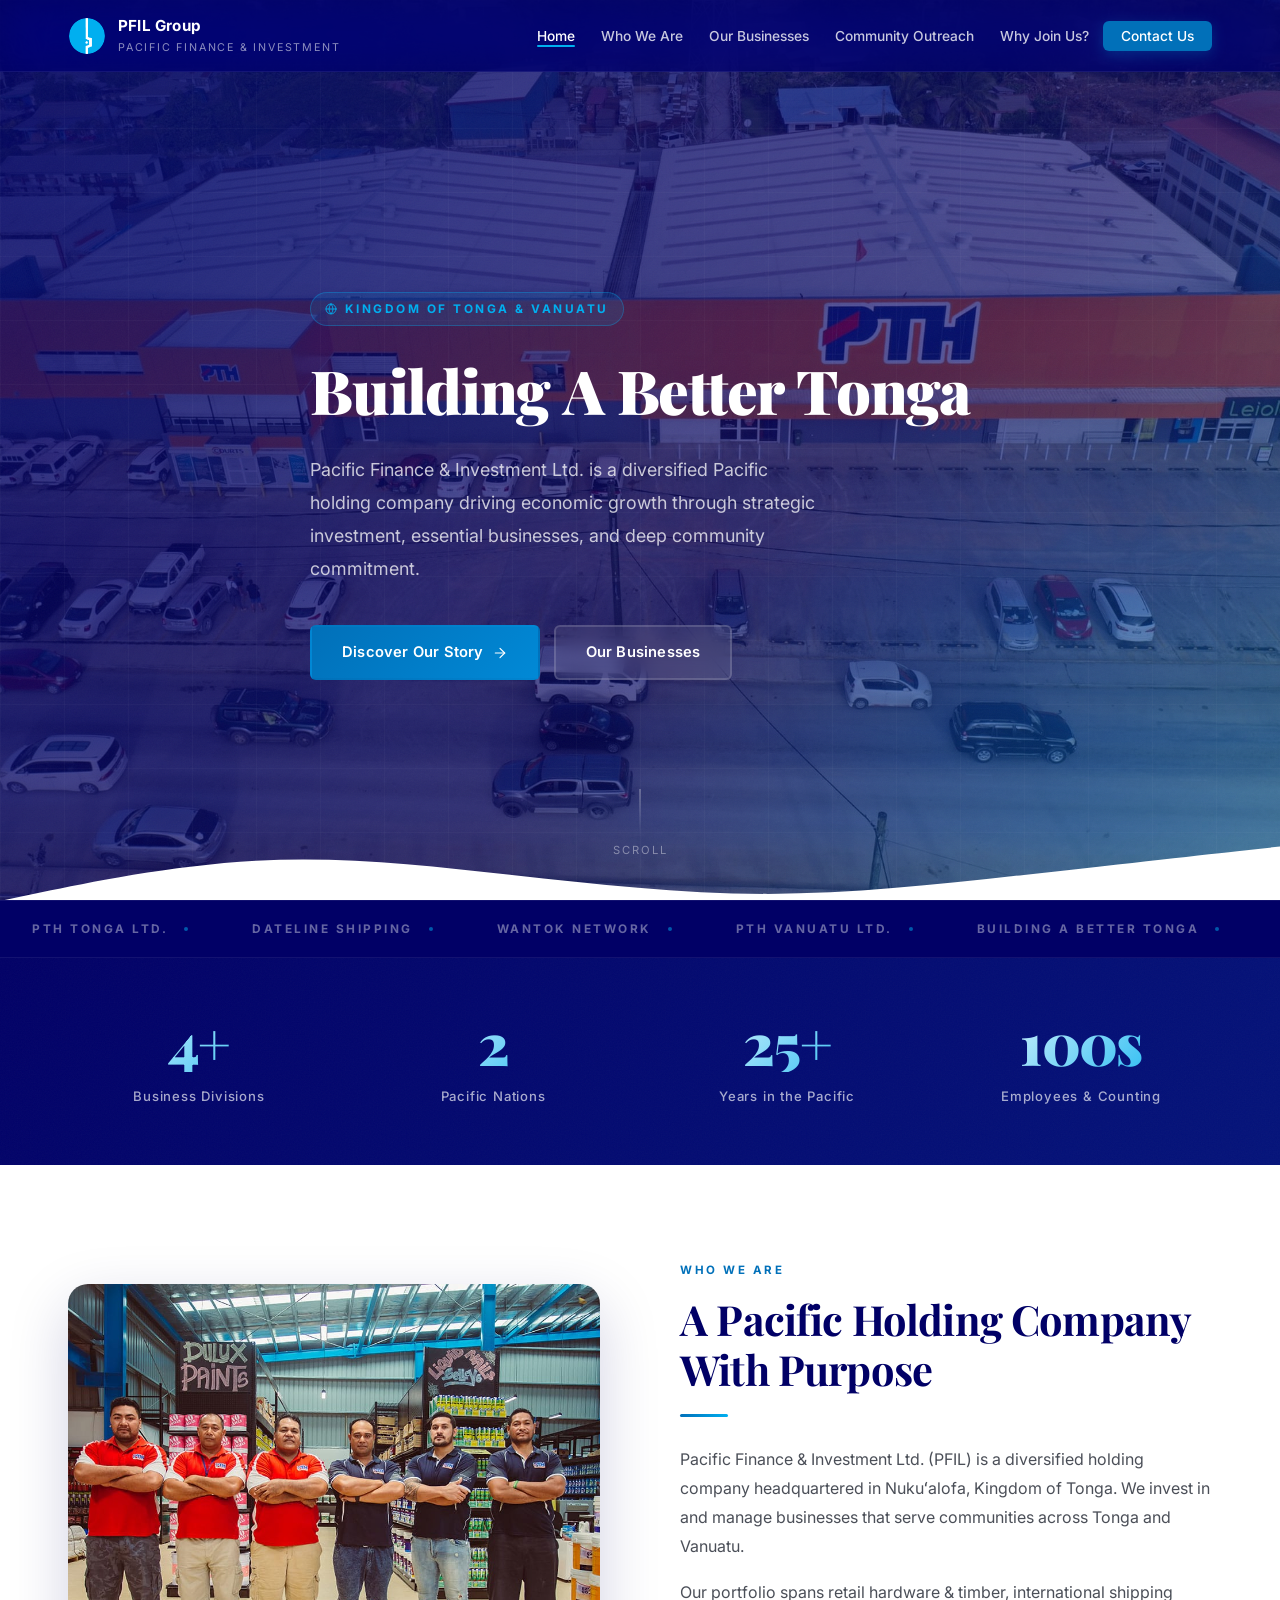
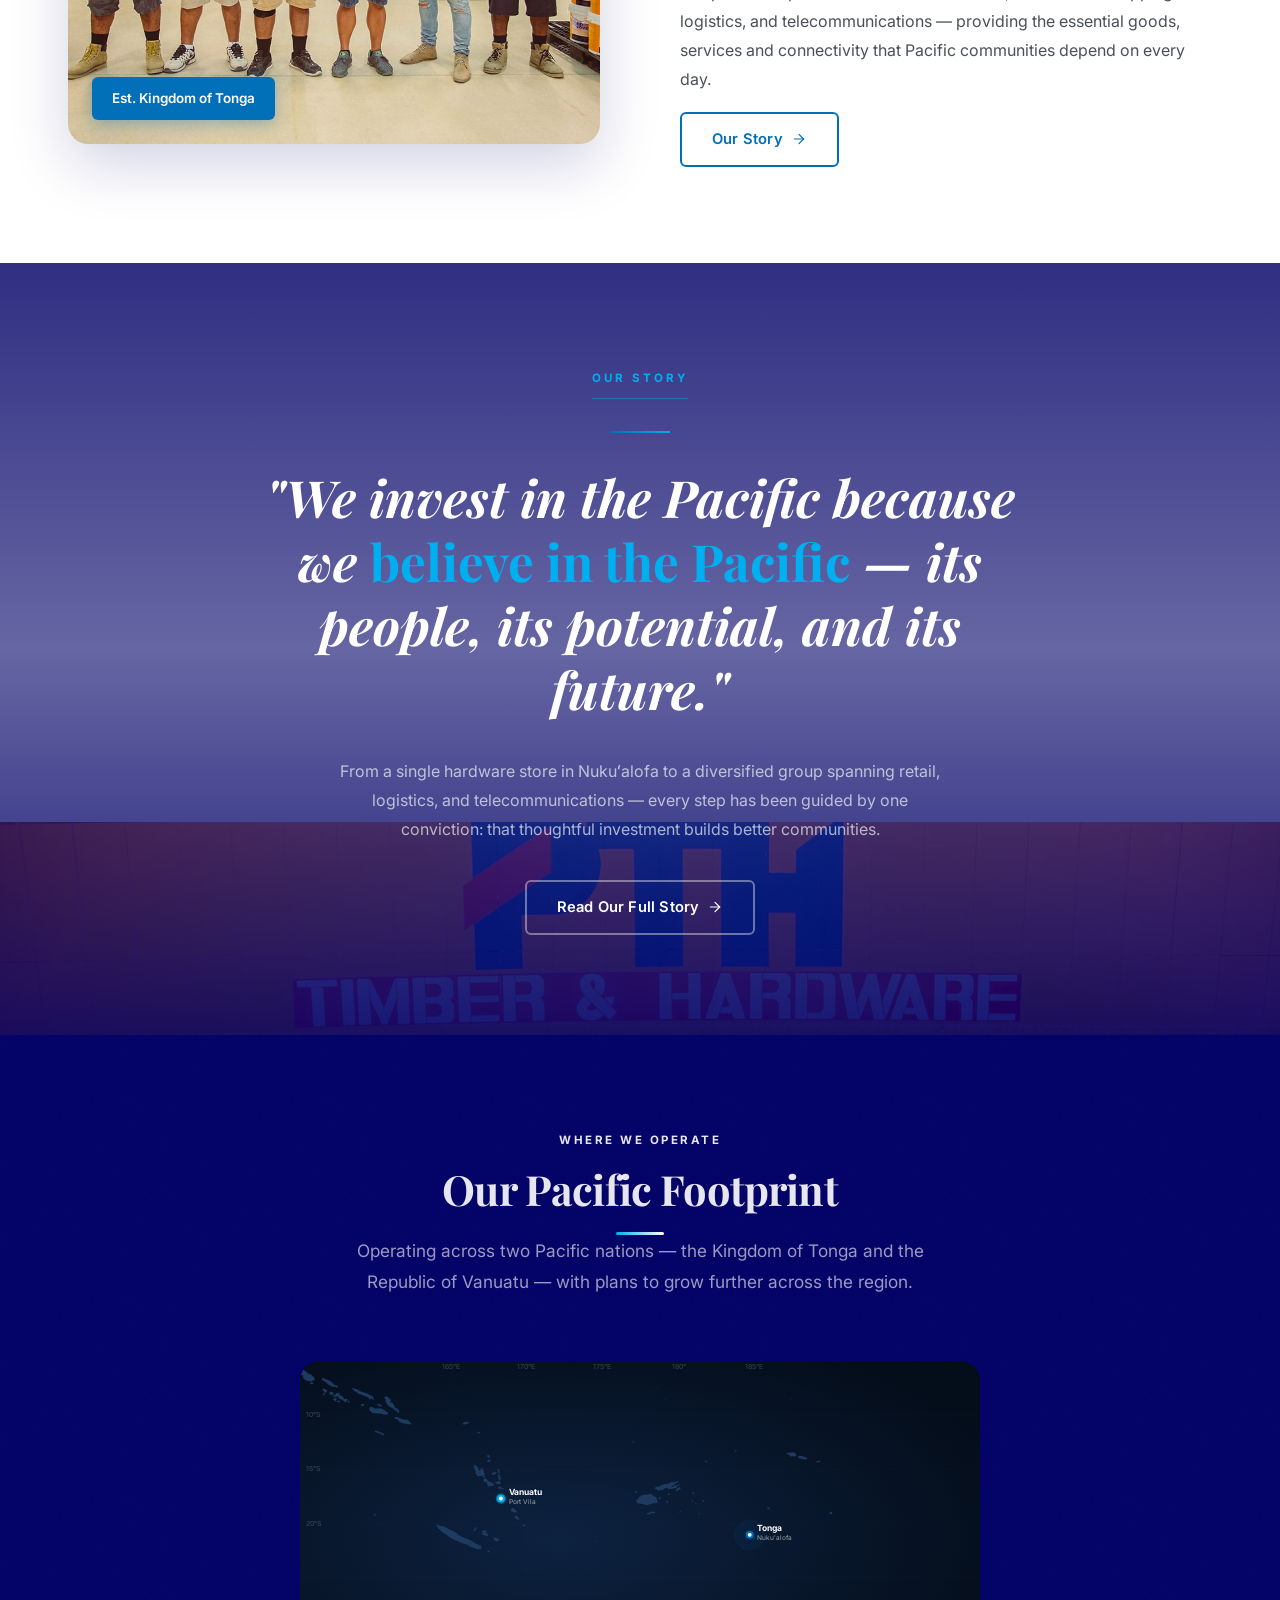
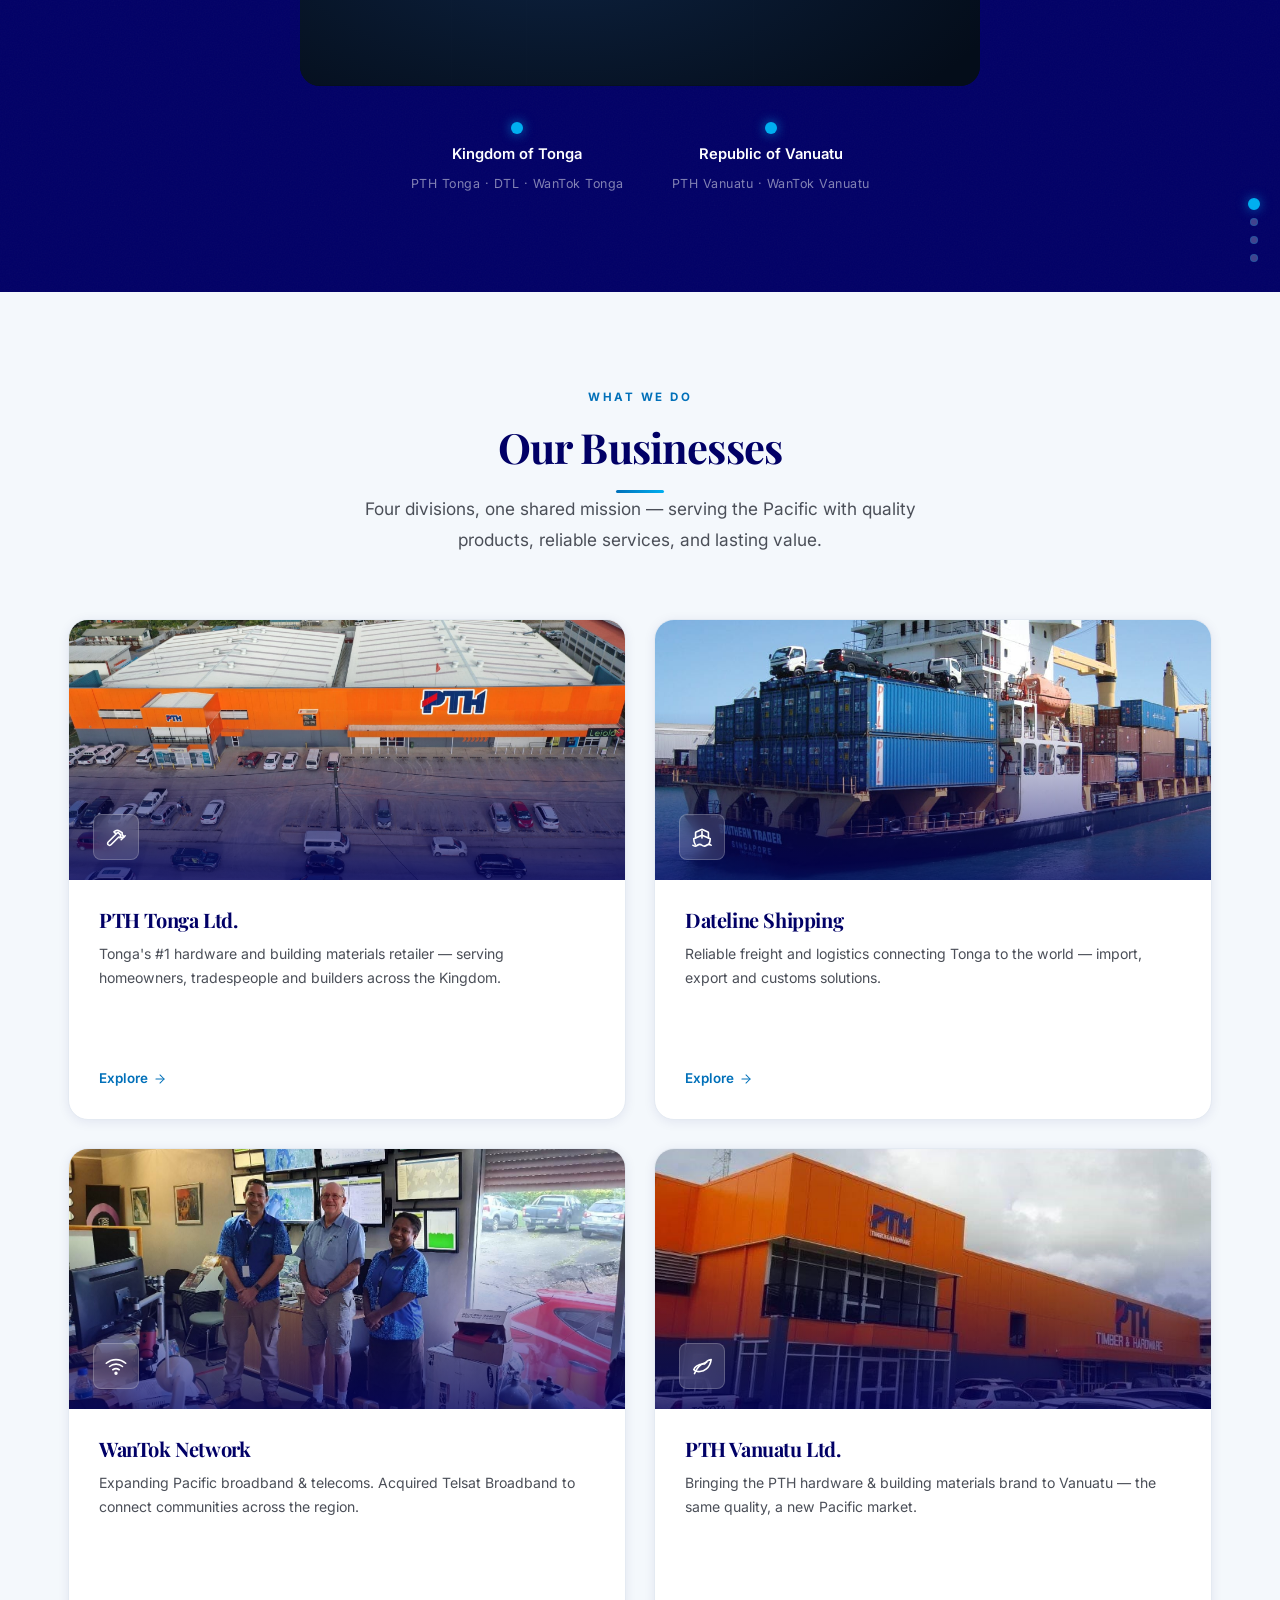
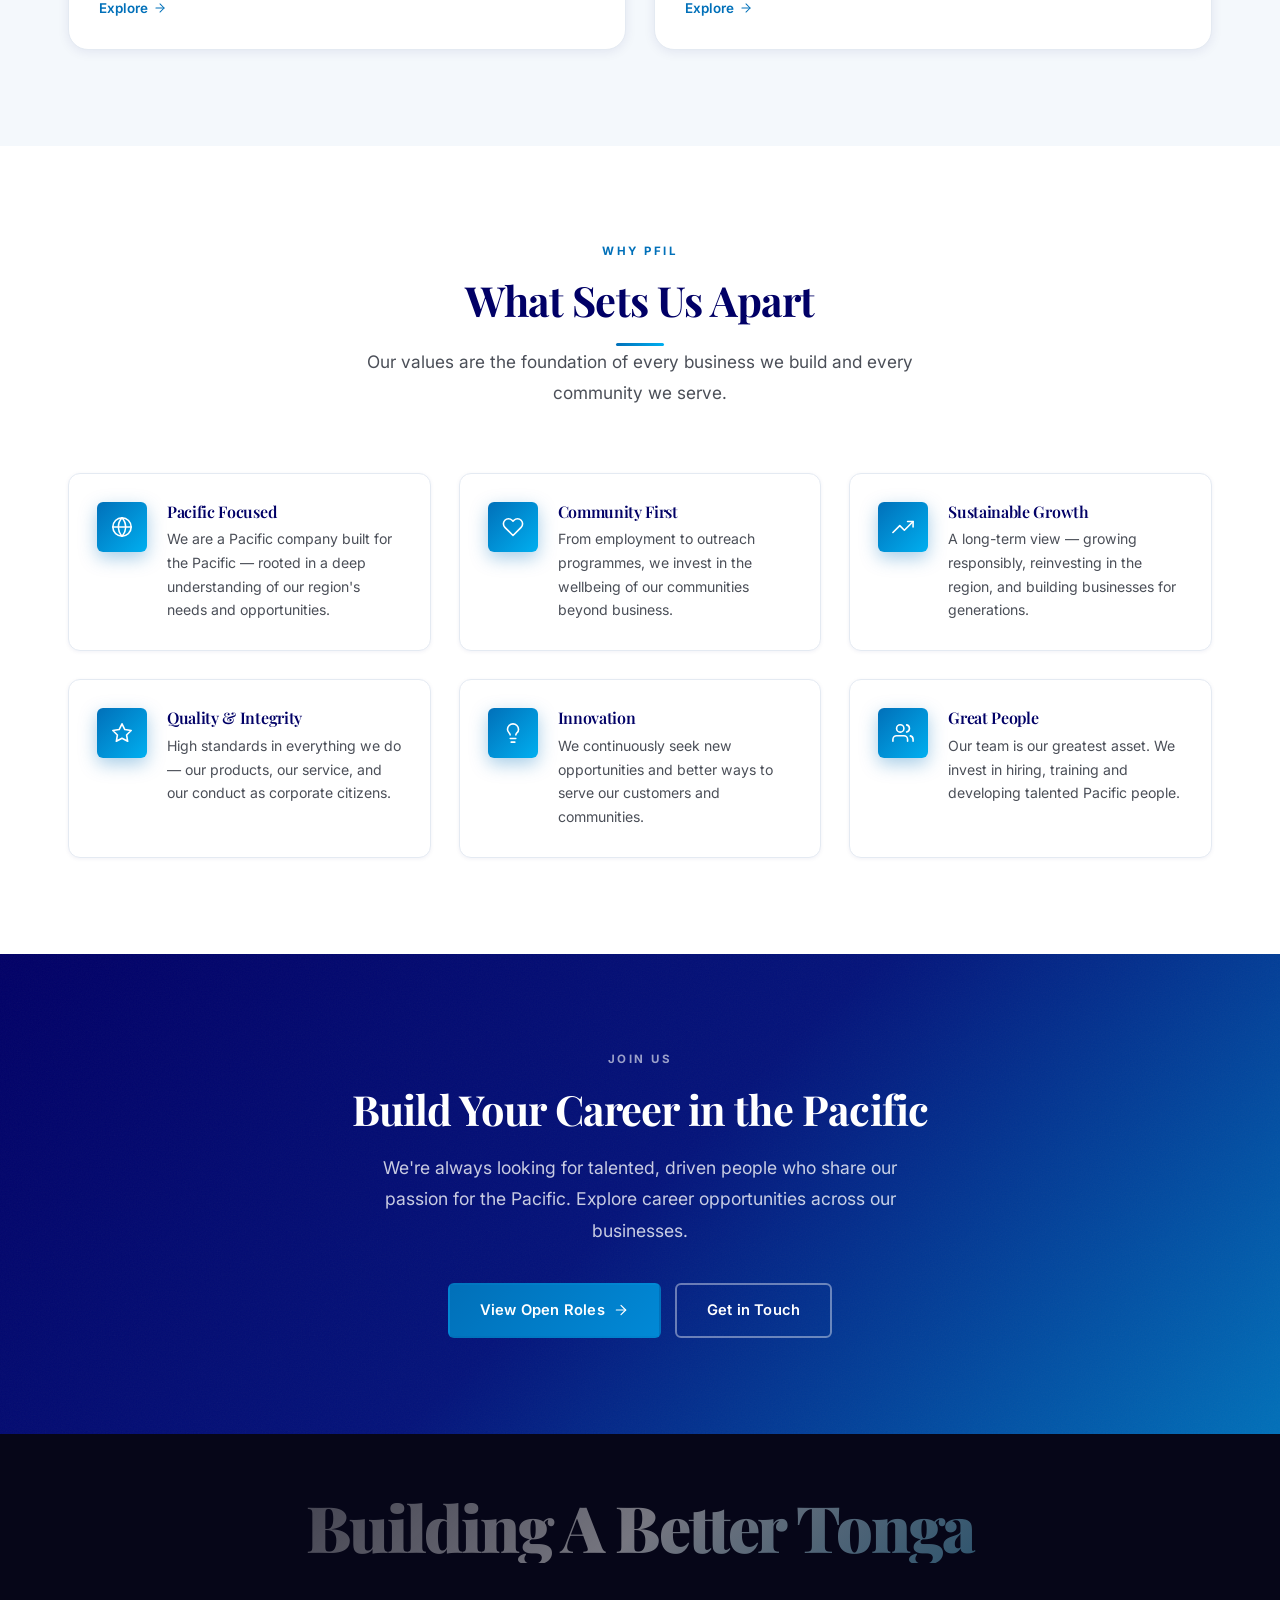
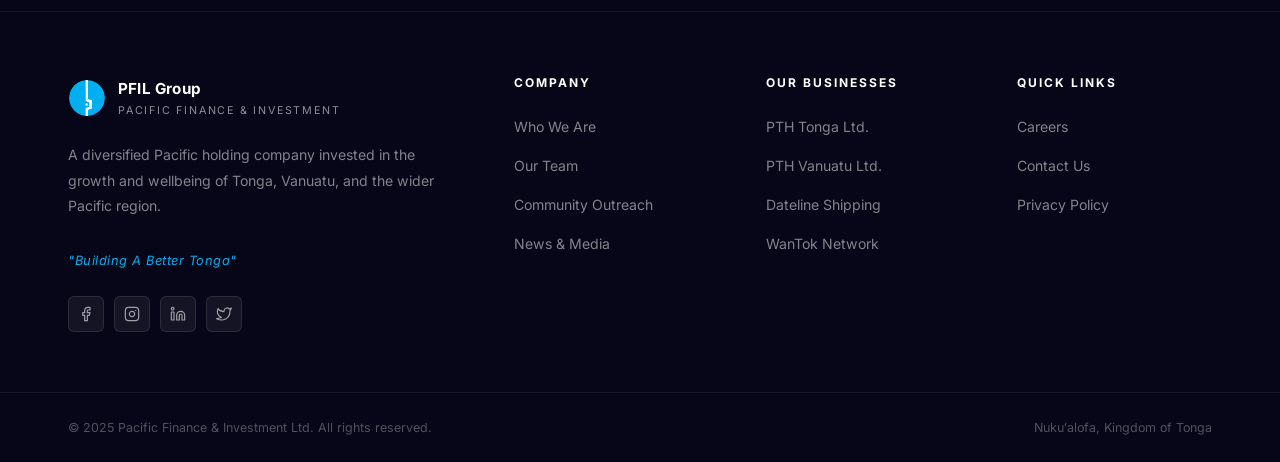
==== commit 340edb55: "Increase hero paragraph font size on mobile from 0.95rem to 1.05rem Co-Authored-By: Claude Sonnet 4." ====
--- a/index.html
+++ b/index.html
@@ -21,7 +21,7 @@
   <link rel="preconnect" href="https://fonts.gstatic.com" crossorigin>
   <link href="https://fonts.googleapis.com/css2?family=Playfair+Display:wght@400;700;900&family=Inter:wght@300;400;500;600;700&display=swap" rel="stylesheet">
   <link rel="stylesheet" href="css/style.css?v=3">
-  <style>@media(max-width:900px){.nav-menu{display:flex!important;position:fixed!important;inset:0!important;top:0!important;background:#010066!important;flex-direction:column!important;align-items:center!important;justify-content:flex-start!important;gap:4px!important;padding:96px 28px 40px!important;overflow-y:auto!important;z-index:9999!important;opacity:0!important;transform:translateX(100%)!important;pointer-events:none!important;transition:opacity .35s ease,transform .35s cubic-bezier(.4,0,.2,1)!important}.nav-menu.open{opacity:1!important;transform:translateX(0)!important;pointer-events:all!important}.nav-toggle{display:flex!important;z-index:10000!important;position:relative!important}.businesses-grid{grid-template-columns:1fr!important}.nav-menu a{font-size:1.1rem!important;padding:13px 28px!important;font-family:serif!important;font-weight:700!important;color:rgba(255,255,255,0.85)!important;border-radius:8px!important;width:100%!important;text-align:center!important;display:block!important}.nav-menu a:hover,.nav-menu a.active{color:#fff!important;background:rgba(255,255,255,0.06)!important}.nav-cta{background:#0170b9!important;border-radius:6px!important;margin-top:12px!important}.contact-grid{grid-template-columns:1fr!important;gap:40px!important}.photo-grid{grid-template-columns:1fr!important}}html,body{overflow-x:hidden!important}@media(max-width:900px){.hero-blob-1{width:320px!important;height:320px!important}.hero-blob-2{width:280px!important;height:280px!important}.hero-blob-3{width:240px!important;height:240px!important}.hero{min-height:auto!important;padding-top:calc(72px + 20px)!important;padding-bottom:32px!important}.hero p{font-size:0.95rem!important;line-height:1.6!important;margin-bottom:24px!important}.hero h1{margin-bottom:16px!important}.hero-eyebrow{margin-bottom:16px!important}.hero-actions{gap:10px!important}}@media(max-width:640px){.businesses-grid{grid-template-columns:1fr!important}.photo-grid{grid-template-columns:1fr!important}.split-img img{height:240px!important}.job-card{flex-direction:column!important}.btn{white-space:normal!important}}</style>
+  <style>@media(max-width:900px){.nav-menu{display:flex!important;position:fixed!important;inset:0!important;top:0!important;background:#010066!important;flex-direction:column!important;align-items:center!important;justify-content:flex-start!important;gap:4px!important;padding:96px 28px 40px!important;overflow-y:auto!important;z-index:9999!important;opacity:0!important;transform:translateX(100%)!important;pointer-events:none!important;transition:opacity .35s ease,transform .35s cubic-bezier(.4,0,.2,1)!important}.nav-menu.open{opacity:1!important;transform:translateX(0)!important;pointer-events:all!important}.nav-toggle{display:flex!important;z-index:10000!important;position:relative!important}.businesses-grid{grid-template-columns:1fr!important}.nav-menu a{font-size:1.1rem!important;padding:13px 28px!important;font-family:serif!important;font-weight:700!important;color:rgba(255,255,255,0.85)!important;border-radius:8px!important;width:100%!important;text-align:center!important;display:block!important}.nav-menu a:hover,.nav-menu a.active{color:#fff!important;background:rgba(255,255,255,0.06)!important}.nav-cta{background:#0170b9!important;border-radius:6px!important;margin-top:12px!important}.contact-grid{grid-template-columns:1fr!important;gap:40px!important}.photo-grid{grid-template-columns:1fr!important}}html,body{overflow-x:hidden!important}@media(max-width:900px){.hero-blob-1{width:320px!important;height:320px!important}.hero-blob-2{width:280px!important;height:280px!important}.hero-blob-3{width:240px!important;height:240px!important}.hero{min-height:auto!important;padding-top:calc(72px + 20px)!important;padding-bottom:32px!important}.hero p{font-size:1.05rem!important;line-height:1.65!important;margin-bottom:22px!important}.hero h1{margin-bottom:16px!important}.hero-eyebrow{margin-bottom:16px!important}.hero-actions{gap:10px!important}}@media(max-width:640px){.businesses-grid{grid-template-columns:1fr!important}.photo-grid{grid-template-columns:1fr!important}.split-img img{height:240px!important}.job-card{flex-direction:column!important}.btn{white-space:normal!important}}</style>
 </head>
 <body>
 
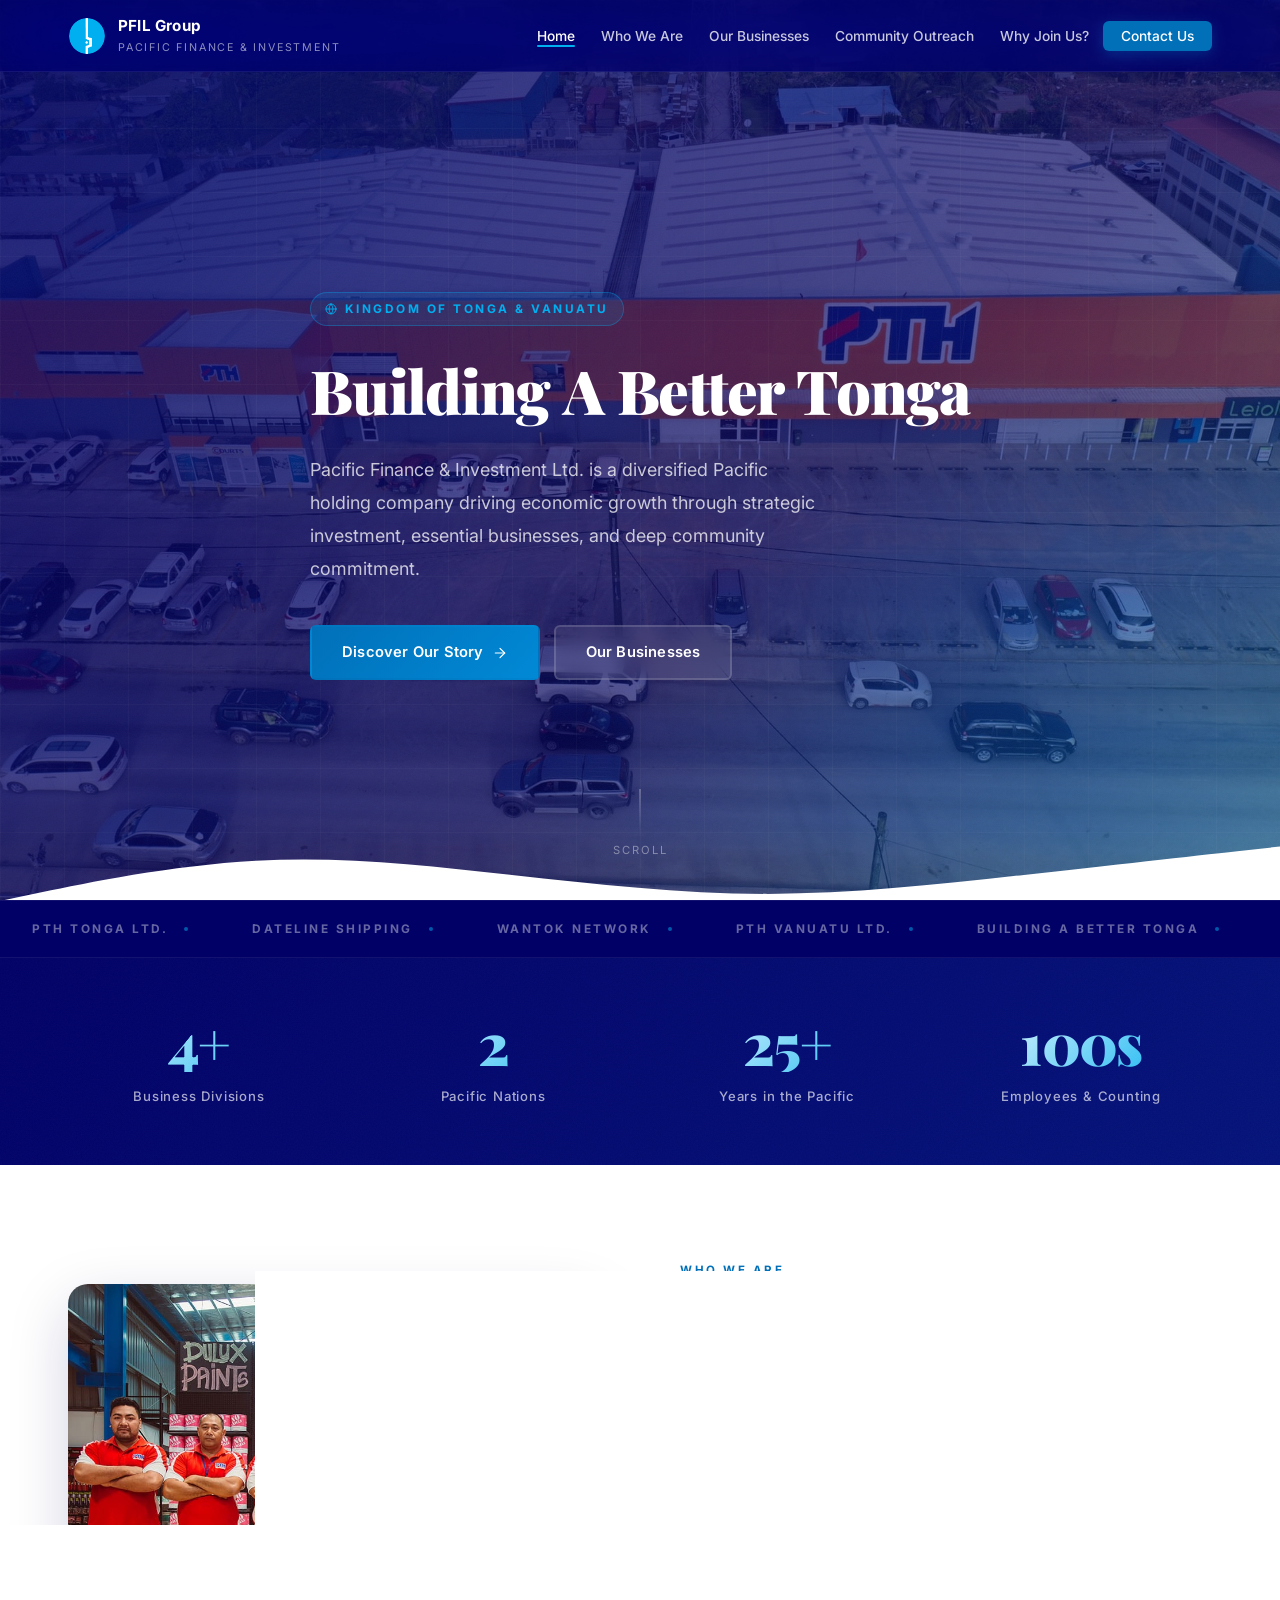
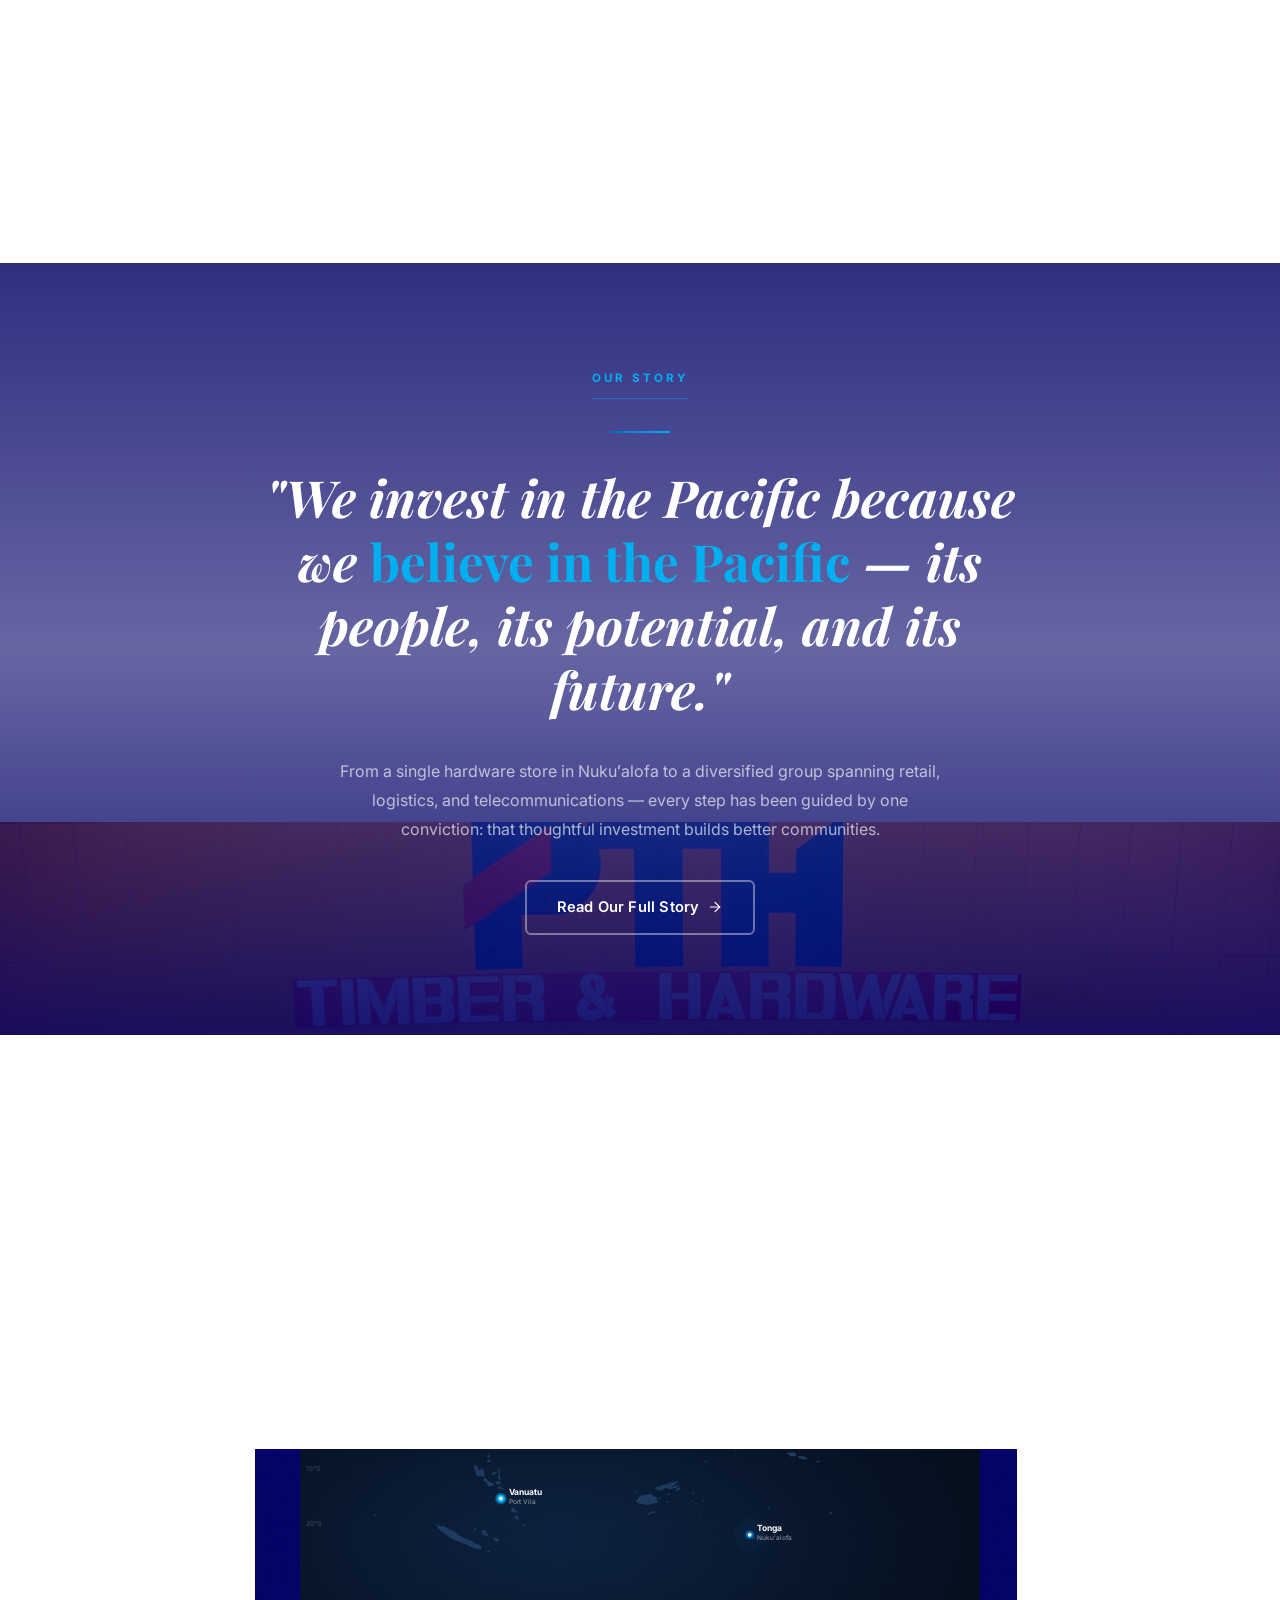
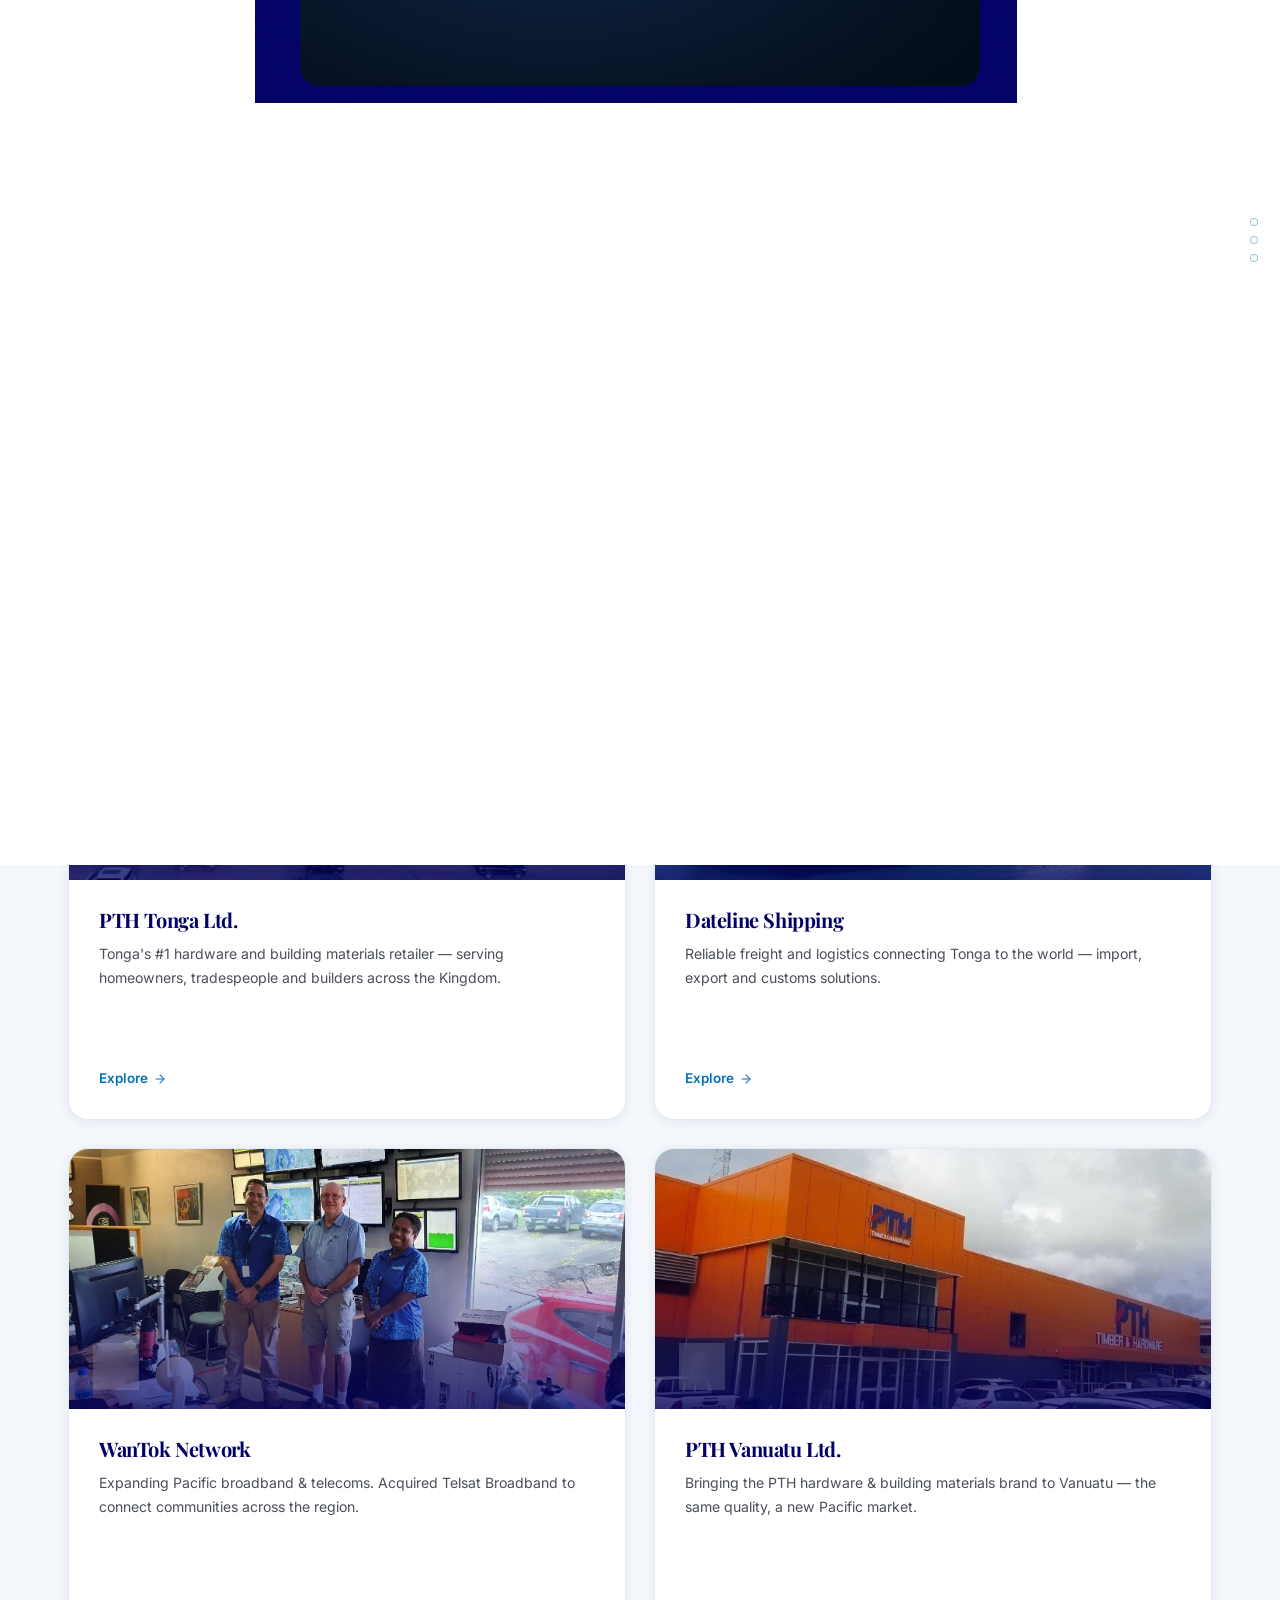
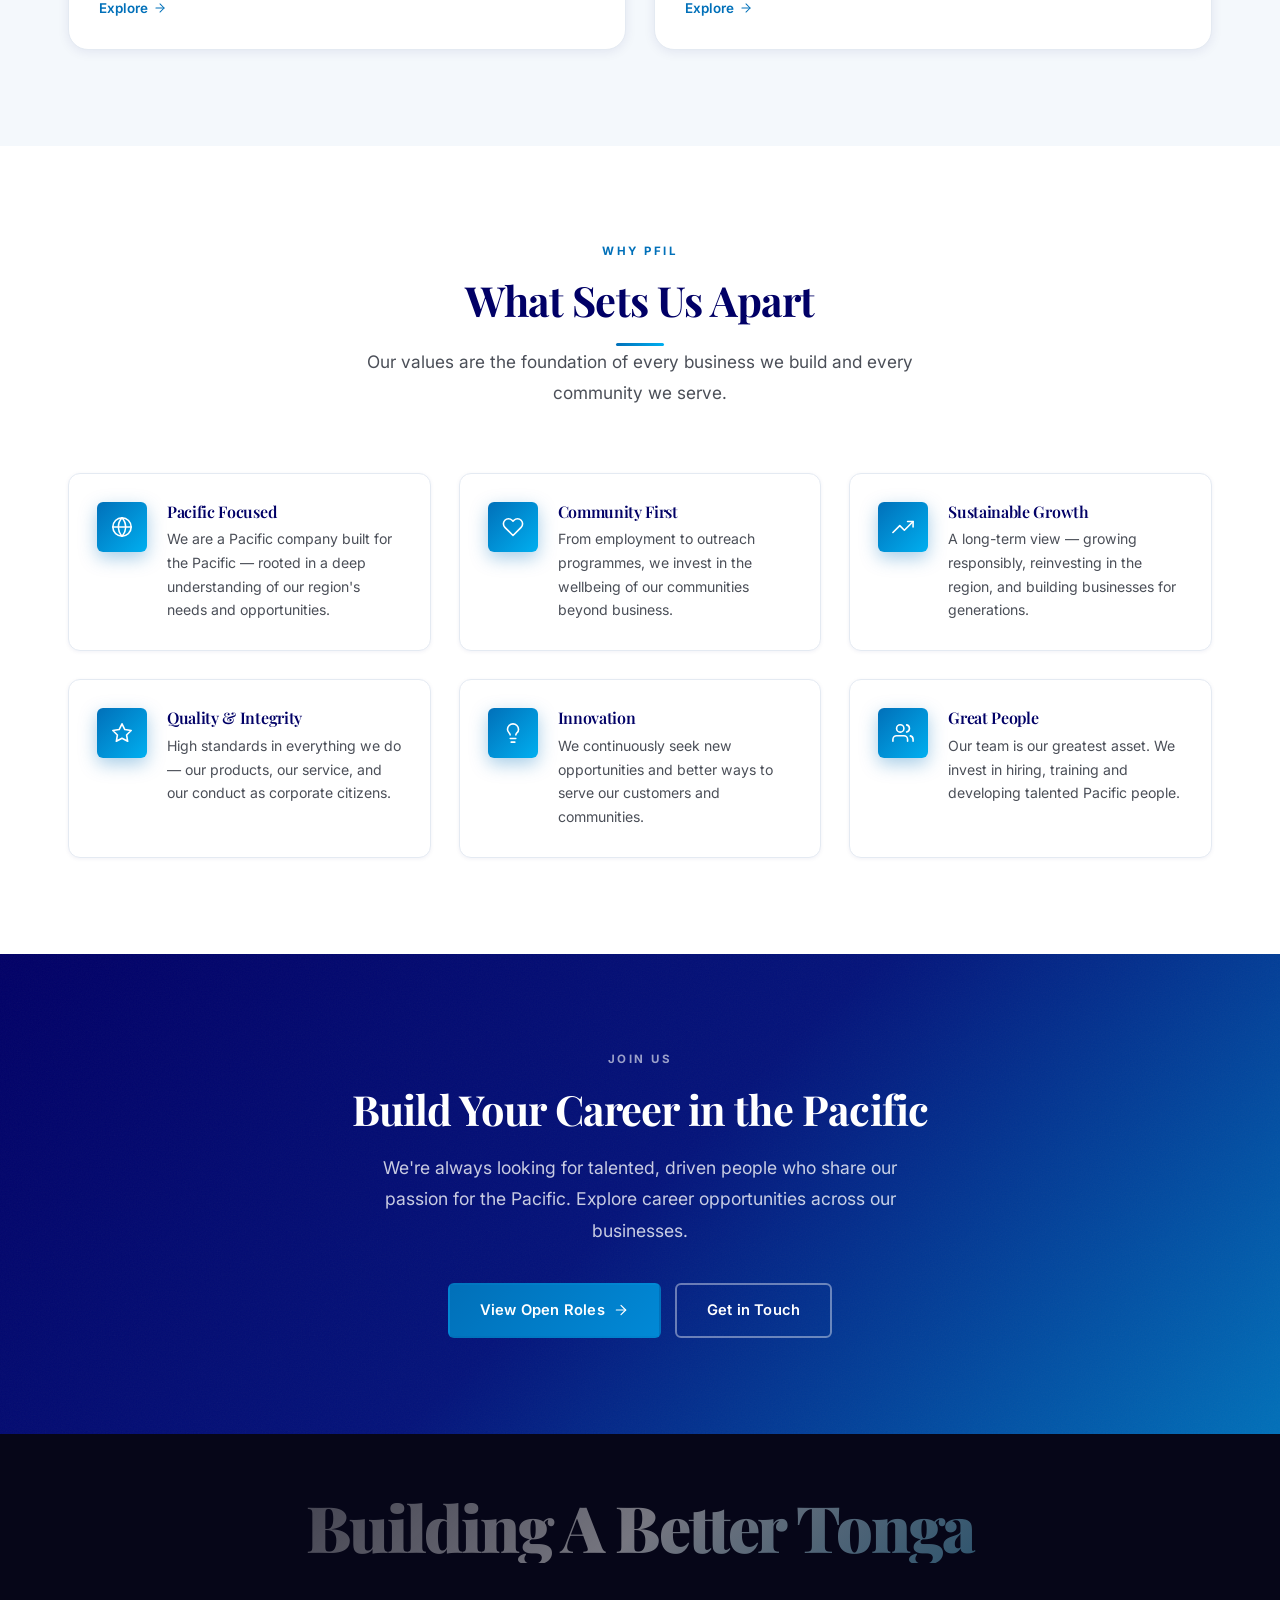
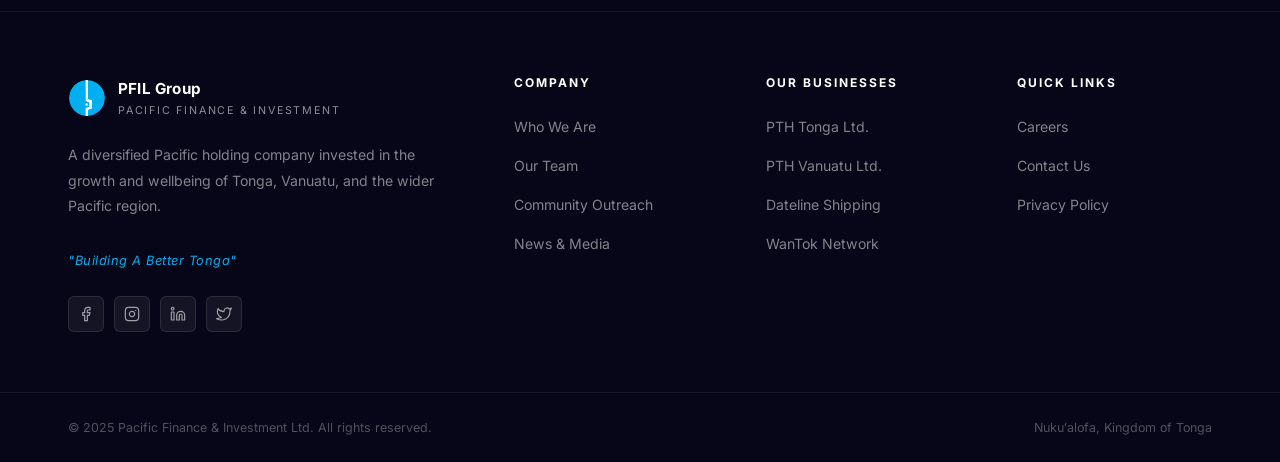
==== commit c968352d: "Shift hero image right on mobile to show PTH logo Co-Authored-By: Claude Sonnet 4.6 <noreply@anthrop" ====
--- a/index.html
+++ b/index.html
@@ -21,7 +21,7 @@
   <link rel="preconnect" href="https://fonts.gstatic.com" crossorigin>
   <link href="https://fonts.googleapis.com/css2?family=Playfair+Display:wght@400;700;900&family=Inter:wght@300;400;500;600;700&display=swap" rel="stylesheet">
   <link rel="stylesheet" href="css/style.css?v=3">
-  <style>@media(max-width:900px){.nav-menu{display:flex!important;position:fixed!important;inset:0!important;top:0!important;background:#010066!important;flex-direction:column!important;align-items:center!important;justify-content:flex-start!important;gap:4px!important;padding:96px 28px 40px!important;overflow-y:auto!important;z-index:9999!important;opacity:0!important;transform:translateX(100%)!important;pointer-events:none!important;transition:opacity .35s ease,transform .35s cubic-bezier(.4,0,.2,1)!important}.nav-menu.open{opacity:1!important;transform:translateX(0)!important;pointer-events:all!important}.nav-toggle{display:flex!important;z-index:10000!important;position:relative!important}.businesses-grid{grid-template-columns:1fr!important}.nav-menu a{font-size:1.1rem!important;padding:13px 28px!important;font-family:serif!important;font-weight:700!important;color:rgba(255,255,255,0.85)!important;border-radius:8px!important;width:100%!important;text-align:center!important;display:block!important}.nav-menu a:hover,.nav-menu a.active{color:#fff!important;background:rgba(255,255,255,0.06)!important}.nav-cta{background:#0170b9!important;border-radius:6px!important;margin-top:12px!important}.contact-grid{grid-template-columns:1fr!important;gap:40px!important}.photo-grid{grid-template-columns:1fr!important}}html,body{overflow-x:hidden!important}@media(max-width:900px){.hero-blob-1{width:320px!important;height:320px!important}.hero-blob-2{width:280px!important;height:280px!important}.hero-blob-3{width:240px!important;height:240px!important}.hero{min-height:auto!important;padding-top:calc(72px + 20px)!important;padding-bottom:32px!important}.hero p{font-size:1.05rem!important;line-height:1.65!important;margin-bottom:22px!important}.hero h1{margin-bottom:16px!important}.hero-eyebrow{margin-bottom:16px!important}.hero-actions{gap:10px!important}}@media(max-width:640px){.businesses-grid{grid-template-columns:1fr!important}.photo-grid{grid-template-columns:1fr!important}.split-img img{height:240px!important}.job-card{flex-direction:column!important}.btn{white-space:normal!important}}</style>
+  <style>@media(max-width:900px){.nav-menu{display:flex!important;position:fixed!important;inset:0!important;top:0!important;background:#010066!important;backdrop-filter:none!important;-webkit-backdrop-filter:none!important;flex-direction:column!important;align-items:center!important;justify-content:flex-start!important;gap:4px!important;padding:96px 28px 40px!important;overflow-y:auto!important;z-index:9999!important;opacity:0!important;transform:translateX(100%)!important;pointer-events:none!important;transition:opacity .35s ease,transform .35s cubic-bezier(.4,0,.2,1)!important}.nav-menu.open{opacity:1!important;transform:translateX(0)!important;pointer-events:all!important}.nav-toggle{display:flex!important;z-index:10000!important;position:relative!important}.businesses-grid{grid-template-columns:1fr!important}.nav-menu a{font-size:1.1rem!important;padding:13px 28px!important;font-family:serif!important;font-weight:700!important;color:rgba(255,255,255,0.85)!important;border-radius:8px!important;width:100%!important;text-align:center!important;display:block!important}.nav-menu a:hover,.nav-menu a.active{color:#fff!important;background:rgba(255,255,255,0.06)!important}.nav-cta{background:#0170b9!important;border-radius:6px!important;margin-top:12px!important}.contact-grid{grid-template-columns:1fr!important;gap:40px!important}.photo-grid{grid-template-columns:1fr!important}}html,body{overflow-x:hidden!important}@media(max-width:900px){.hero-photo{background-position:75% 40%!important}.hero-blob-1{width:320px!important;height:320px!important}.hero-blob-2{width:280px!important;height:280px!important}.hero-blob-3{width:240px!important;height:240px!important}.hero{min-height:auto!important;padding-top:calc(72px + 20px)!important;padding-bottom:32px!important}.hero p{font-size:1.05rem!important;line-height:1.65!important;margin-bottom:22px!important}.hero h1{margin-bottom:16px!important}.hero-eyebrow{margin-bottom:16px!important}.hero-actions{gap:10px!important}}@media(max-width:640px){.businesses-grid{grid-template-columns:1fr!important}.photo-grid{grid-template-columns:1fr!important}.split-img img{height:240px!important}.job-card{flex-direction:column!important}.btn{white-space:normal!important}}</style>
 </head>
 <body>
 
--- a/css/style.css
+++ b/css/style.css
@@ -622,7 +622,7 @@
   .bento-item.bento-wide { grid-column:span 2; }
 }
 @media (max-width:900px) {
-  .nav-menu { display:none; position:fixed; top:var(--nav-height); left:0; right:0; background:rgba(1,0,102,0.97); backdrop-filter:blur(24px); flex-direction:column; padding:24px 28px; gap:6px; border-top:1px solid rgba(255,255,255,0.08); }
+  .nav-menu { display:none; position:fixed; top:var(--nav-height); left:0; right:0; background:#010066; backdrop-filter:none; -webkit-backdrop-filter:none; flex-direction:column; padding:24px 28px; gap:6px; border-top:1px solid rgba(255,255,255,0.08); }
   .nav-menu.open { display:flex; }
   .nav-menu a { padding:12px 16px; border-radius:var(--radius-sm); }
   .nav-menu a::after { display:none; }
@@ -738,23 +738,25 @@
 @media (max-width:900px) {
   .nav-menu {
     display:flex !important;
-    position:fixed; inset:0; top:0;
-    background:rgba(1,0,102,0.97); backdrop-filter:blur(28px);
-    flex-direction:column; align-items:center; justify-content:center;
-    gap:4px; padding:40px 28px; z-index:999;
-    opacity:0; transform:translateX(100%); pointer-events:none;
-    transition:opacity 0.35s ease, transform 0.35s cubic-bezier(.4,0,.2,1);
+    position:fixed !important; inset:0 !important; top:0 !important;
+    background:#010066 !important; backdrop-filter:none !important; -webkit-backdrop-filter:none !important;
+    flex-direction:column !important; align-items:center !important; justify-content:flex-start !important;
+    gap:4px !important; padding:96px 28px 40px !important; z-index:9999 !important;
+    opacity:0 !important; transform:translateX(100%) !important; pointer-events:none !important;
+    transition:opacity 0.35s ease, transform 0.35s cubic-bezier(.4,0,.2,1) !important;
+    overflow-y:auto !important;
   }
-  .nav-menu.open { opacity:1; transform:translateX(0); pointer-events:all; }
+  .nav-menu.open { opacity:1 !important; transform:translateX(0) !important; pointer-events:all !important; }
   .nav-menu a {
-    font-size:1.5rem !important; padding:14px 32px !important;
+    font-size:1.1rem !important; padding:13px 28px !important;
     font-family:var(--font-display) !important; font-weight:700 !important;
-    color:rgba(255,255,255,0.8) !important;
-    border-radius:var(--radius) !important; width:100%; text-align:center;
+    color:rgba(255,255,255,0.85) !important;
+    border-radius:8px !important; width:100% !important; text-align:center !important; display:block !important;
   }
-  .nav-menu a:hover, .nav-menu a.active { color:#fff !important; background:rgba(255,255,255,0.07) !important; }
+  .nav-menu a:hover, .nav-menu a.active { color:#fff !important; background:rgba(255,255,255,0.06) !important; }
   .nav-menu a::after { display:none !important; }
-  .nav-cta { background:var(--primary) !important; color:#fff !important; margin-top:8px !important; }
+  .nav-cta { background:#0170b9 !important; color:#fff !important; margin-top:12px !important; border-radius:6px !important; }
+  .nav-toggle { display:flex !important; z-index:10000 !important; position:relative !important; }
 }
 
 /* IMAGE LIGHTBOX */
@@ -928,6 +930,11 @@
 }
 .dot-nav-dot:hover::before { opacity:1; }
 @media (max-width:900px) { .dot-nav { display:none; } }
+
+/* HERO IMAGE POSITION — mobile: shift right to show logo */
+@media (max-width:900px) {
+  .hero-photo { background-position:75% 40% !important; }
+}
 
 /* FULLSCREEN MOBILE MENU OVERRIDE */
 @media (max-width:900px) {
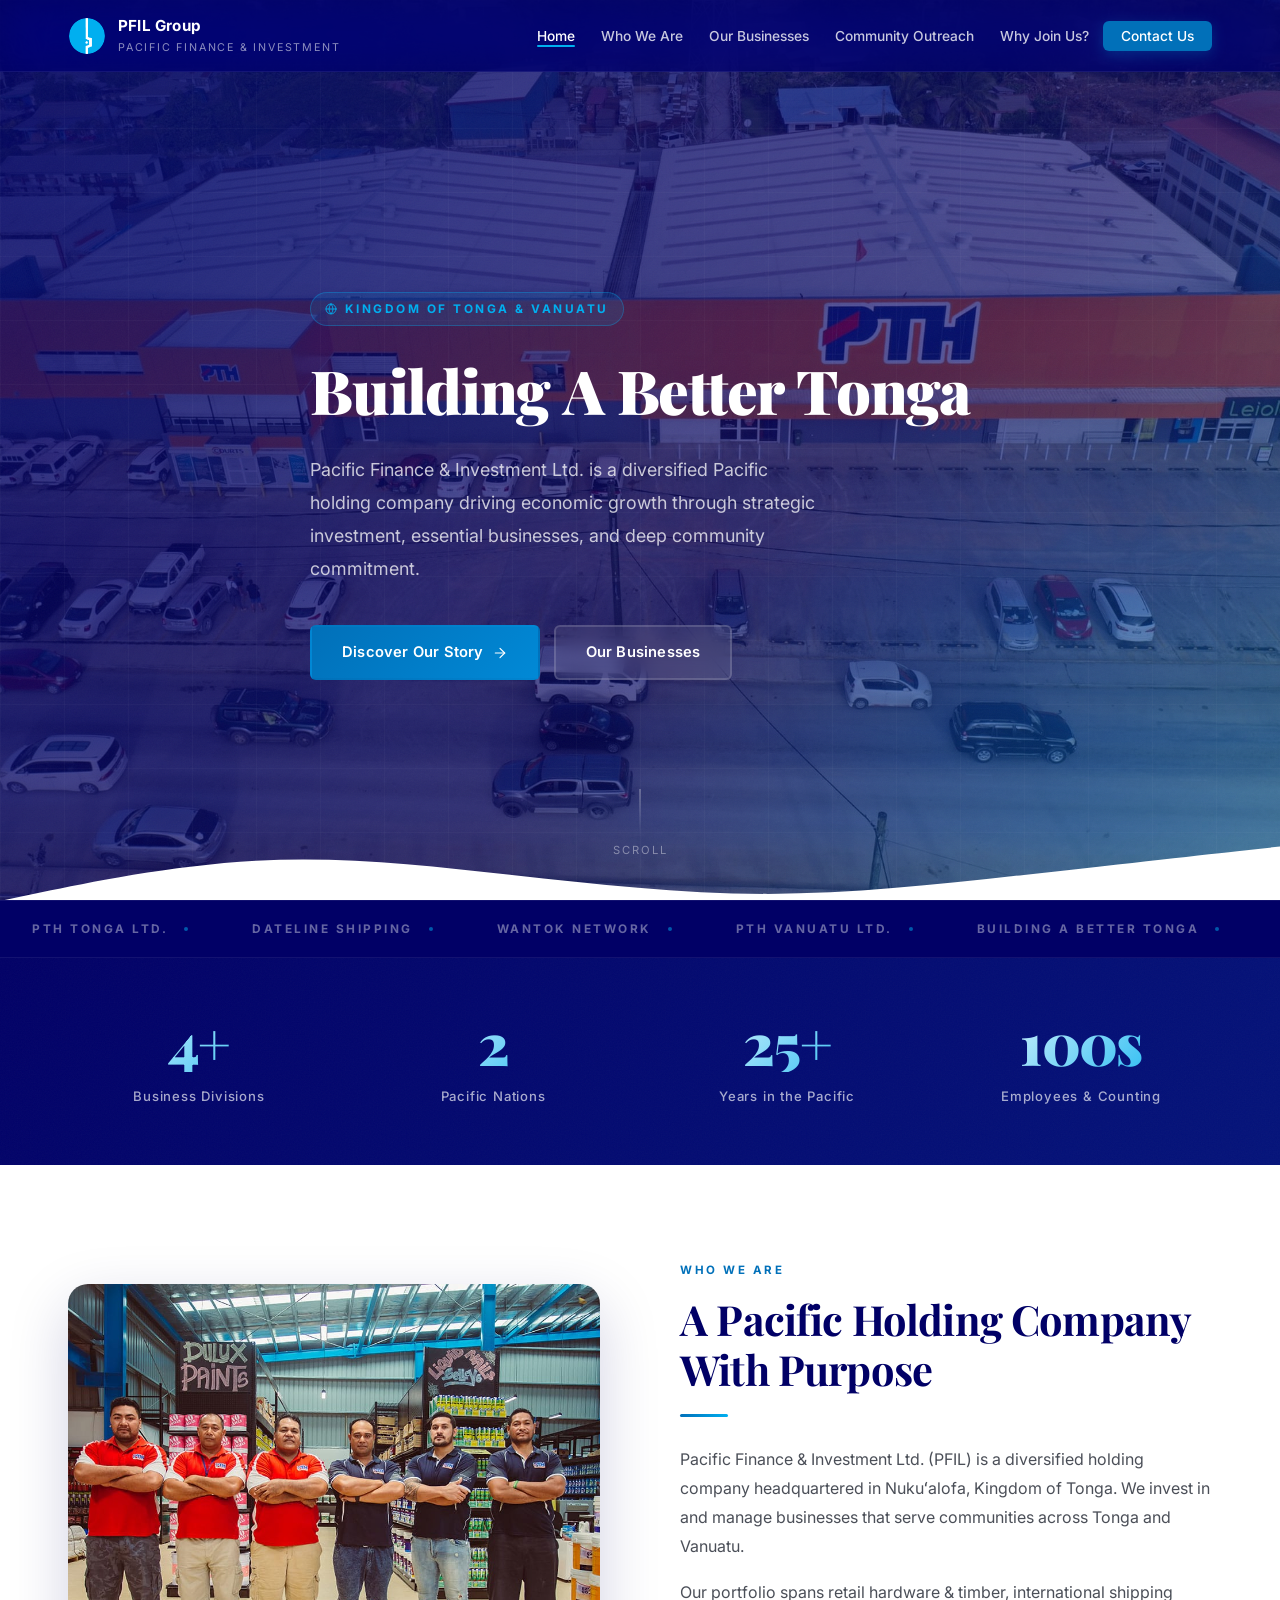
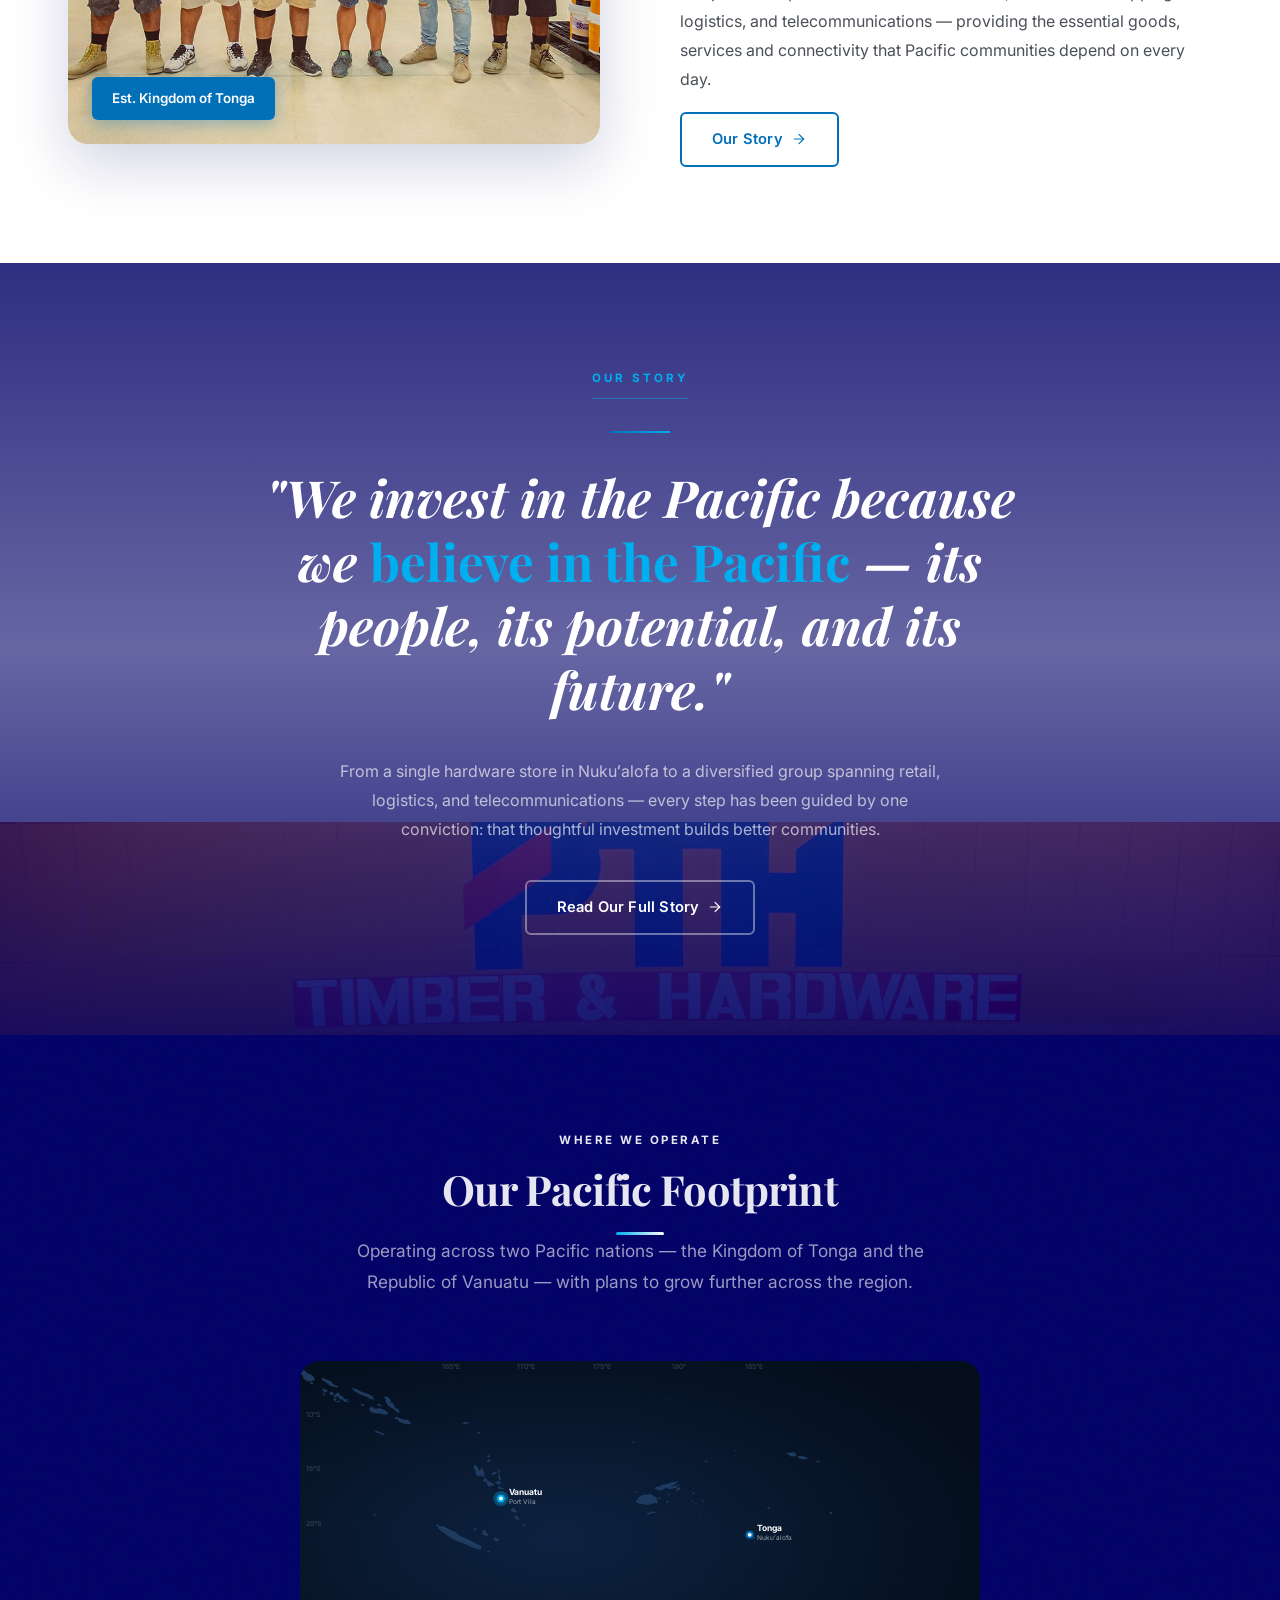
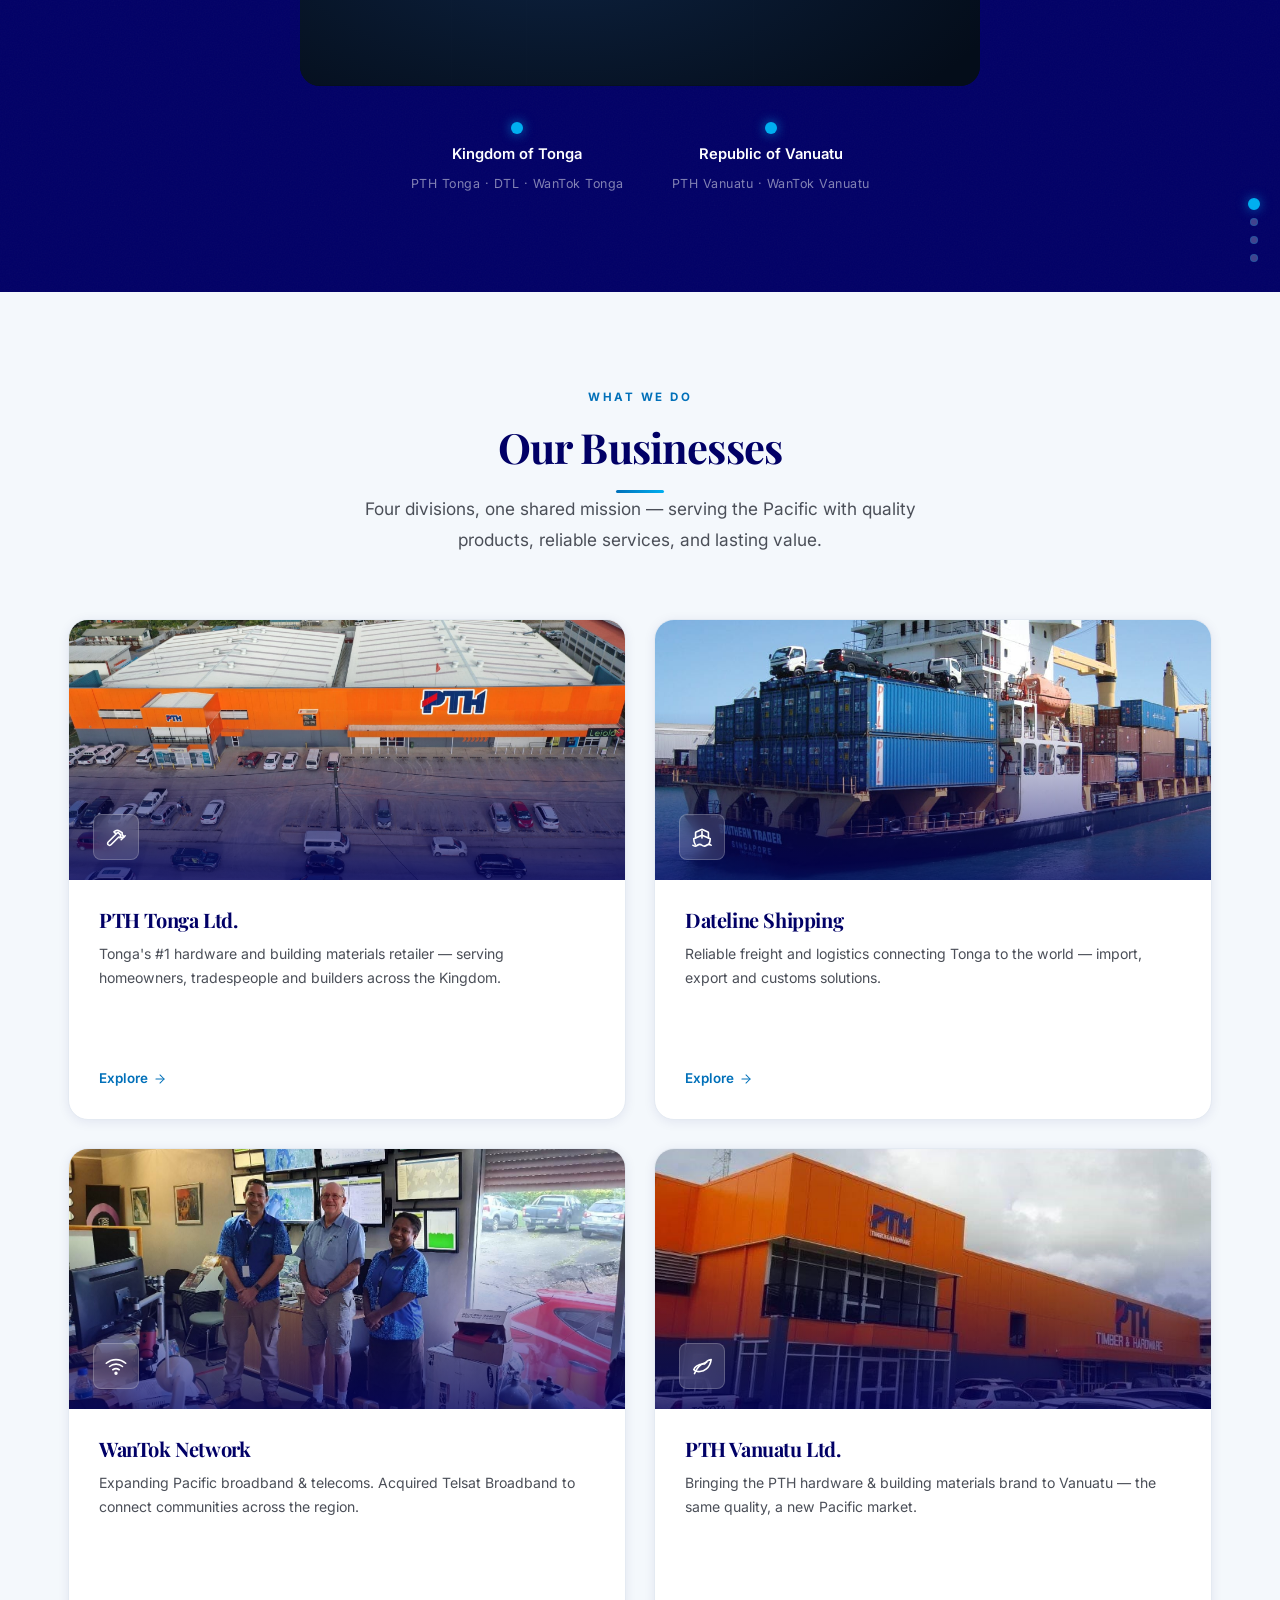
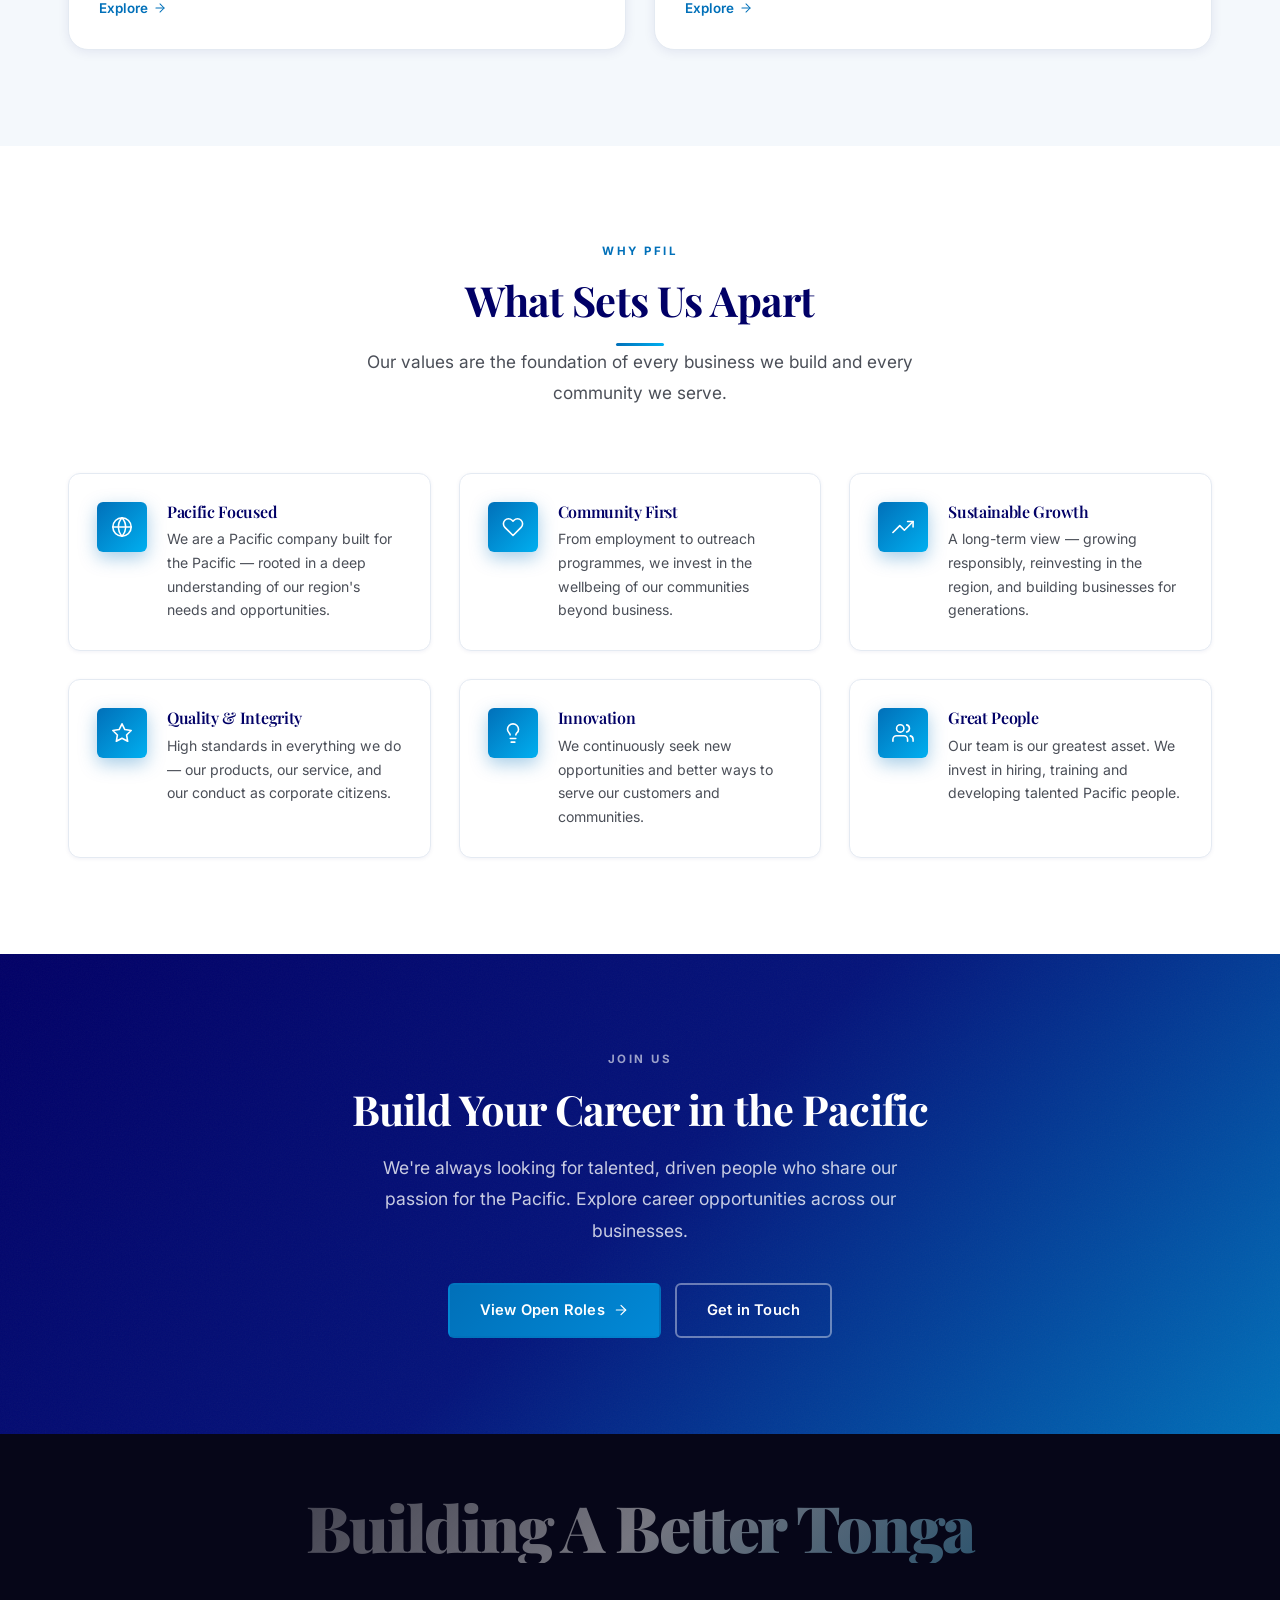
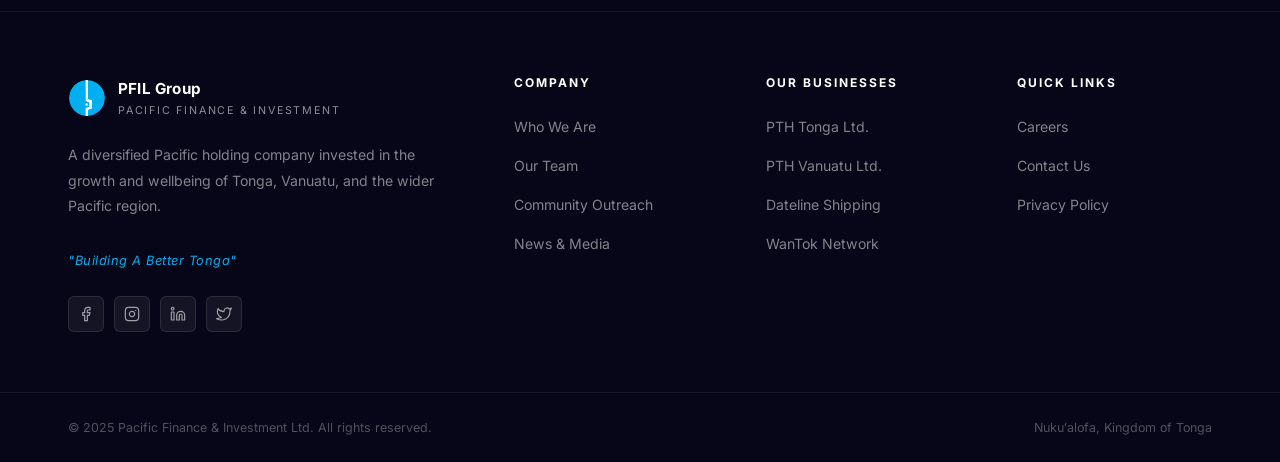
==== commit 104434cb: "Remove duplicate conflicting nav CSS block, bump CSS to v=4 to force cache bust Co-Authored-By: Clau" ====
--- a/index.html
+++ b/index.html
@@ -20,7 +20,7 @@
   <link rel="preconnect" href="https://fonts.googleapis.com">
   <link rel="preconnect" href="https://fonts.gstatic.com" crossorigin>
   <link href="https://fonts.googleapis.com/css2?family=Playfair+Display:wght@400;700;900&family=Inter:wght@300;400;500;600;700&display=swap" rel="stylesheet">
-  <link rel="stylesheet" href="css/style.css?v=3">
+  <link rel="stylesheet" href="css/style.css?v=4">
   <style>@media(max-width:900px){.nav-menu{display:flex!important;position:fixed!important;inset:0!important;top:0!important;background:#010066!important;backdrop-filter:none!important;-webkit-backdrop-filter:none!important;flex-direction:column!important;align-items:center!important;justify-content:flex-start!important;gap:4px!important;padding:96px 28px 40px!important;overflow-y:auto!important;z-index:9999!important;opacity:0!important;transform:translateX(100%)!important;pointer-events:none!important;transition:opacity .35s ease,transform .35s cubic-bezier(.4,0,.2,1)!important}.nav-menu.open{opacity:1!important;transform:translateX(0)!important;pointer-events:all!important}.nav-toggle{display:flex!important;z-index:10000!important;position:relative!important}.businesses-grid{grid-template-columns:1fr!important}.nav-menu a{font-size:1.1rem!important;padding:13px 28px!important;font-family:serif!important;font-weight:700!important;color:rgba(255,255,255,0.85)!important;border-radius:8px!important;width:100%!important;text-align:center!important;display:block!important}.nav-menu a:hover,.nav-menu a.active{color:#fff!important;background:rgba(255,255,255,0.06)!important}.nav-cta{background:#0170b9!important;border-radius:6px!important;margin-top:12px!important}.contact-grid{grid-template-columns:1fr!important;gap:40px!important}.photo-grid{grid-template-columns:1fr!important}}html,body{overflow-x:hidden!important}@media(max-width:900px){.hero-photo{background-position:75% 40%!important}.hero-blob-1{width:320px!important;height:320px!important}.hero-blob-2{width:280px!important;height:280px!important}.hero-blob-3{width:240px!important;height:240px!important}.hero{min-height:auto!important;padding-top:calc(72px + 20px)!important;padding-bottom:32px!important}.hero p{font-size:1.05rem!important;line-height:1.65!important;margin-bottom:22px!important}.hero h1{margin-bottom:16px!important}.hero-eyebrow{margin-bottom:16px!important}.hero-actions{gap:10px!important}}@media(max-width:640px){.businesses-grid{grid-template-columns:1fr!important}.photo-grid{grid-template-columns:1fr!important}.split-img img{height:240px!important}.job-card{flex-direction:column!important}.btn{white-space:normal!important}}</style>
 </head>
 <body>
--- a/css/style.css
+++ b/css/style.css
@@ -936,30 +936,7 @@
   .hero-photo { background-position:75% 40% !important; }
 }
 
-/* FULLSCREEN MOBILE MENU OVERRIDE */
-@media (max-width:900px) {
-  .nav-menu {
-    display:flex !important;
-    position:fixed; inset:0; top:0;
-    background:#010066; backdrop-filter:none;
-    flex-direction:column; align-items:center; justify-content:flex-start;
-    gap:4px; padding:calc(var(--nav-height) + 24px) 28px 40px;
-    overflow-y:auto; z-index:999;
-    opacity:0; transform:translateX(100%); pointer-events:none;
-    transition:opacity 0.35s ease, transform 0.35s cubic-bezier(.4,0,.2,1);
-  }
-  .nav-menu.open { opacity:1; transform:translateX(0); pointer-events:all; }
-  .nav-menu a {
-    font-size:1.1rem !important; padding:13px 28px !important;
-    font-family:var(--font-display) !important; font-weight:700 !important;
-    color:rgba(255,255,255,0.85) !important;
-    border-radius:var(--radius) !important; width:100%; text-align:center;
-    transition:color 0.2s ease, background 0.2s ease !important;
-  }
-  .nav-menu a:hover, .nav-menu a.active { color:#fff !important; background:rgba(255,255,255,0.06) !important; }
-  .nav-menu a::after { display:none !important; }
-  .nav-cta { background:var(--primary) !important; border-radius:var(--radius-sm) !important; margin-top:12px !important; }
-}
+/* duplicate nav block removed — see FULLSCREEN MOBILE MENU above */
 
 /* IMAGE LIGHTBOX */
 .lightbox {
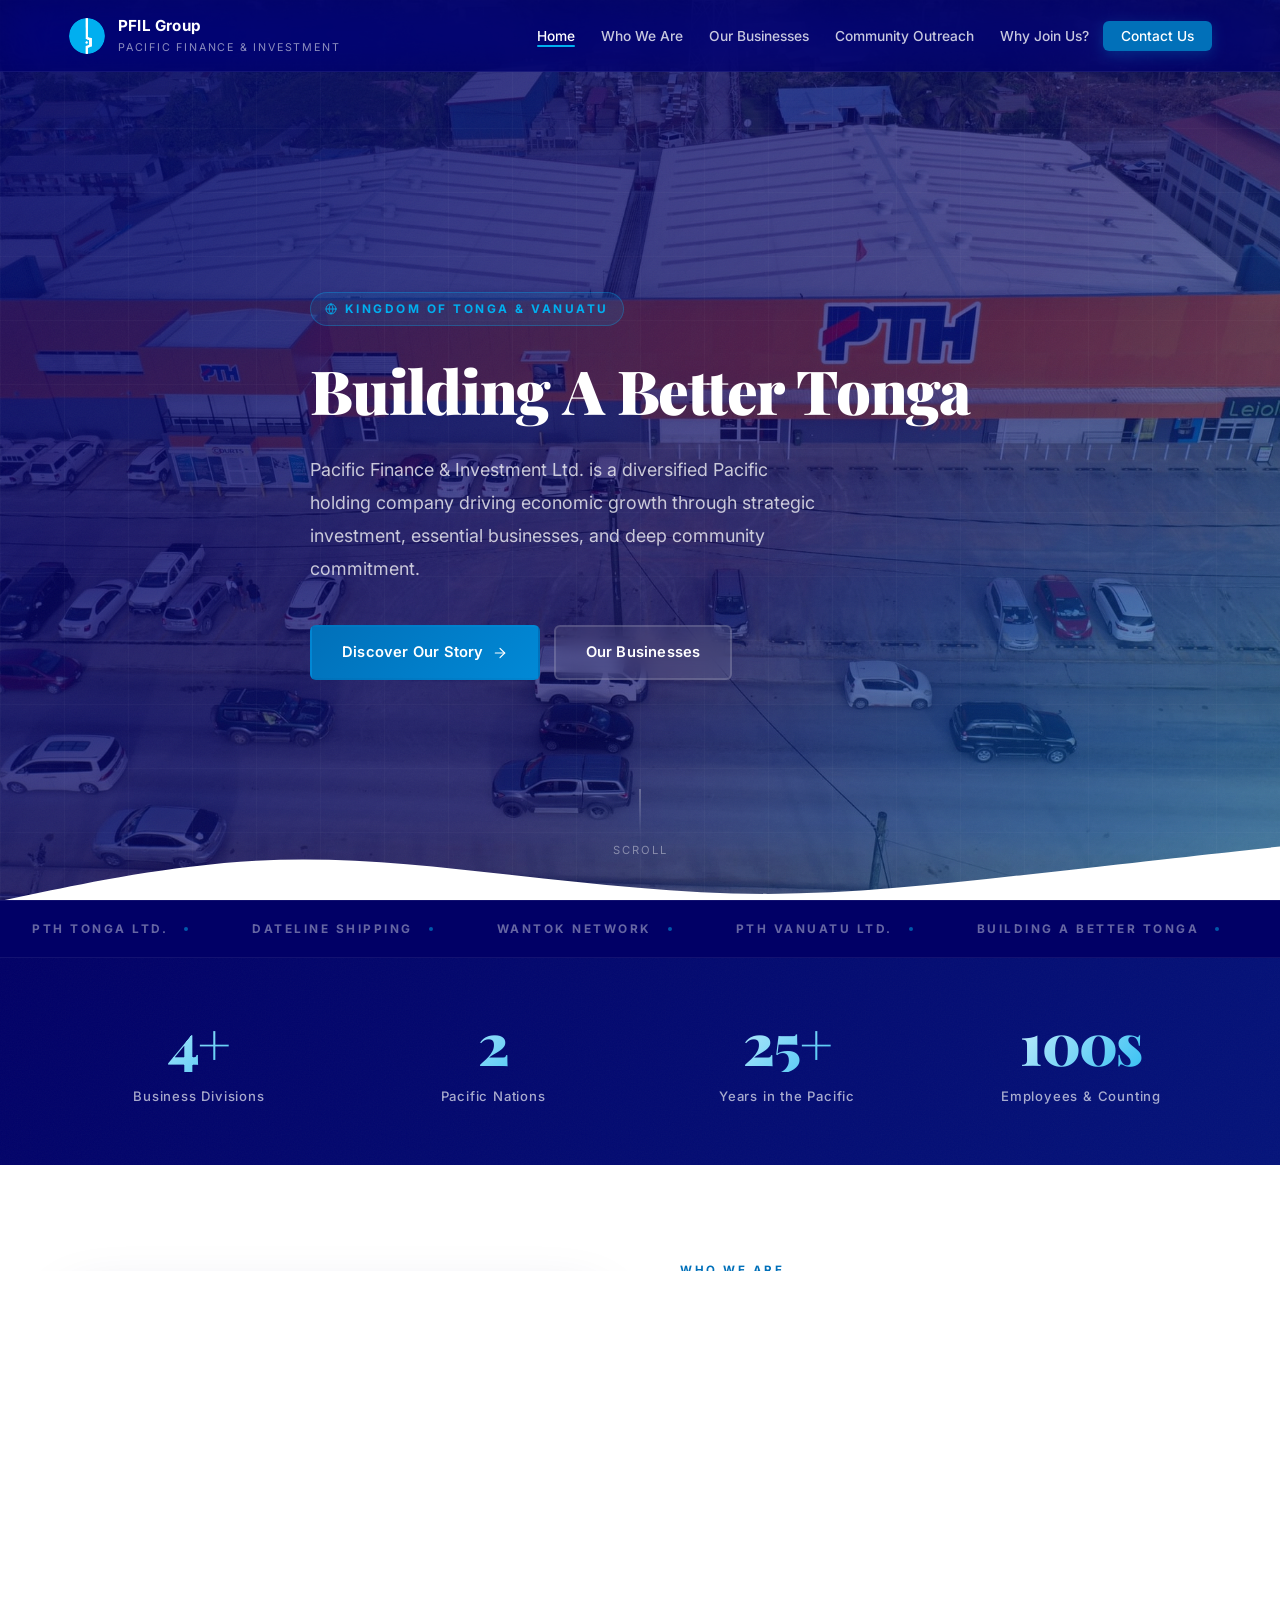
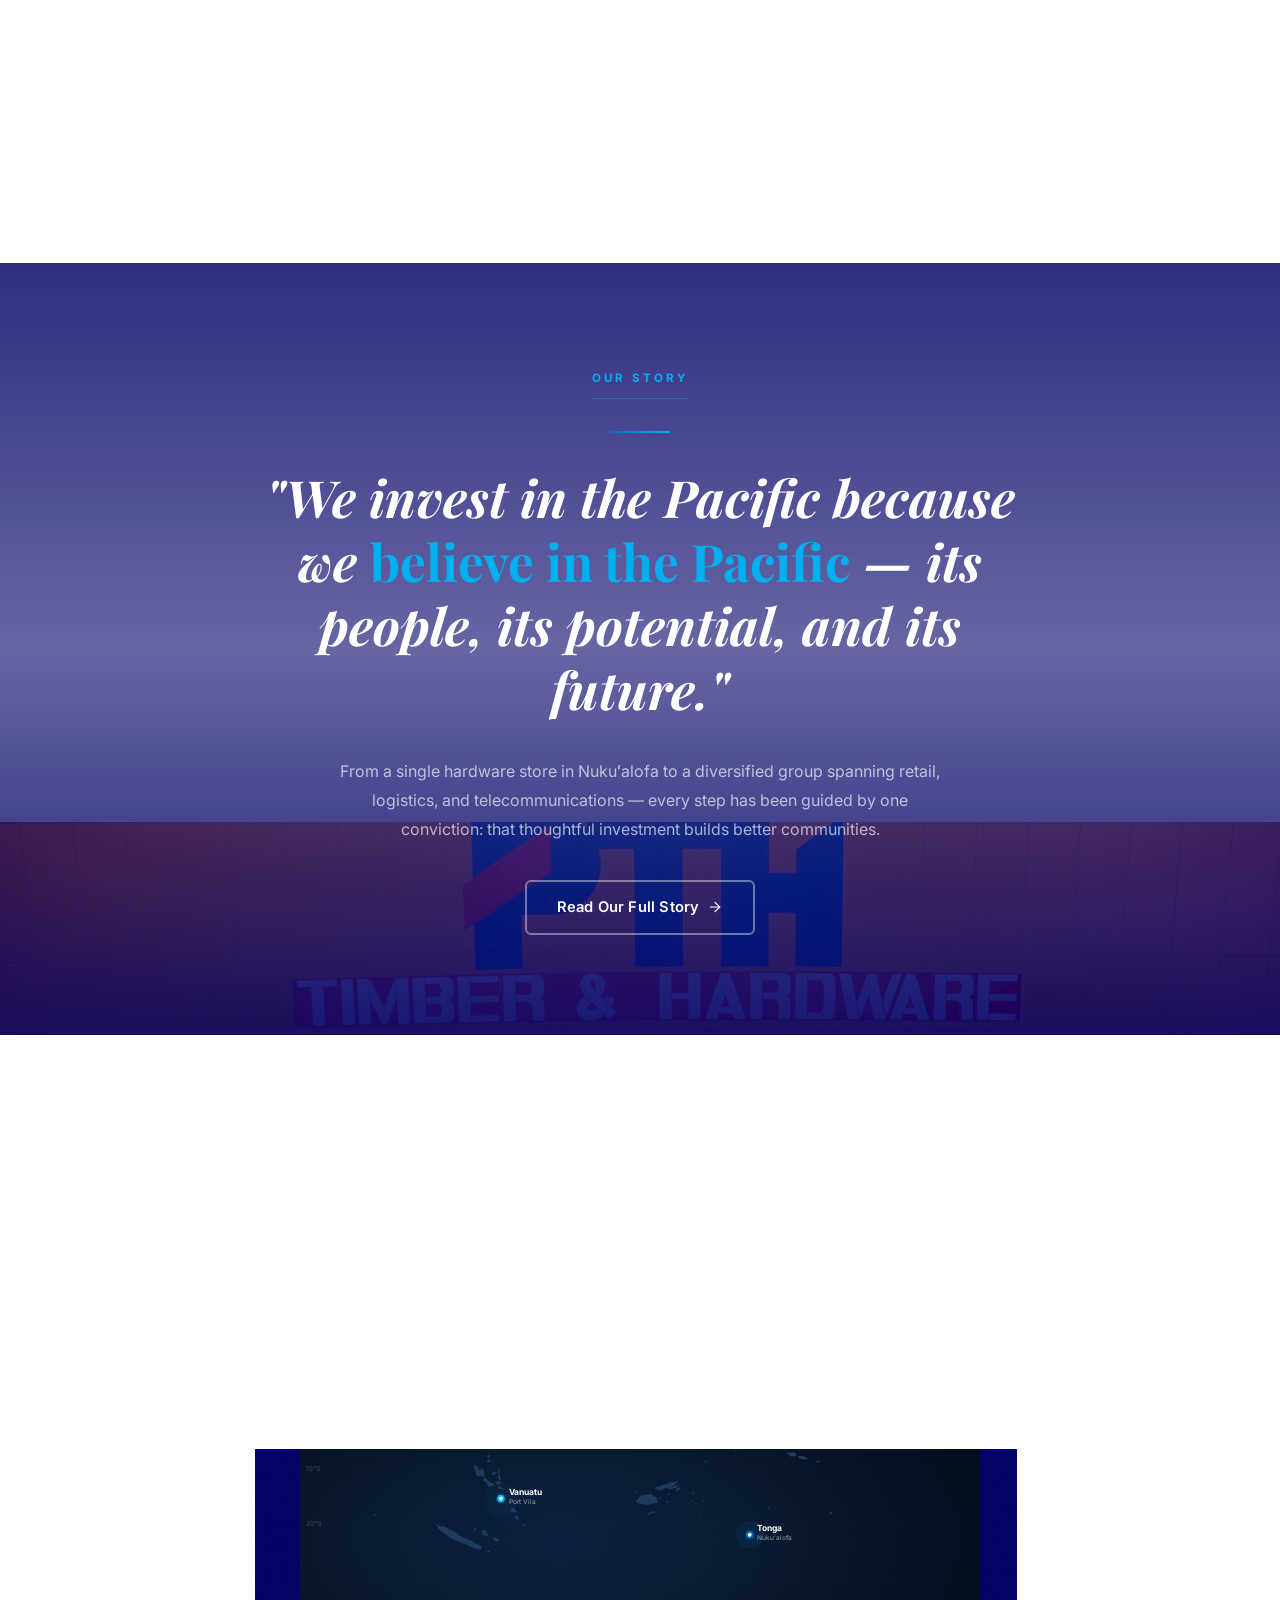
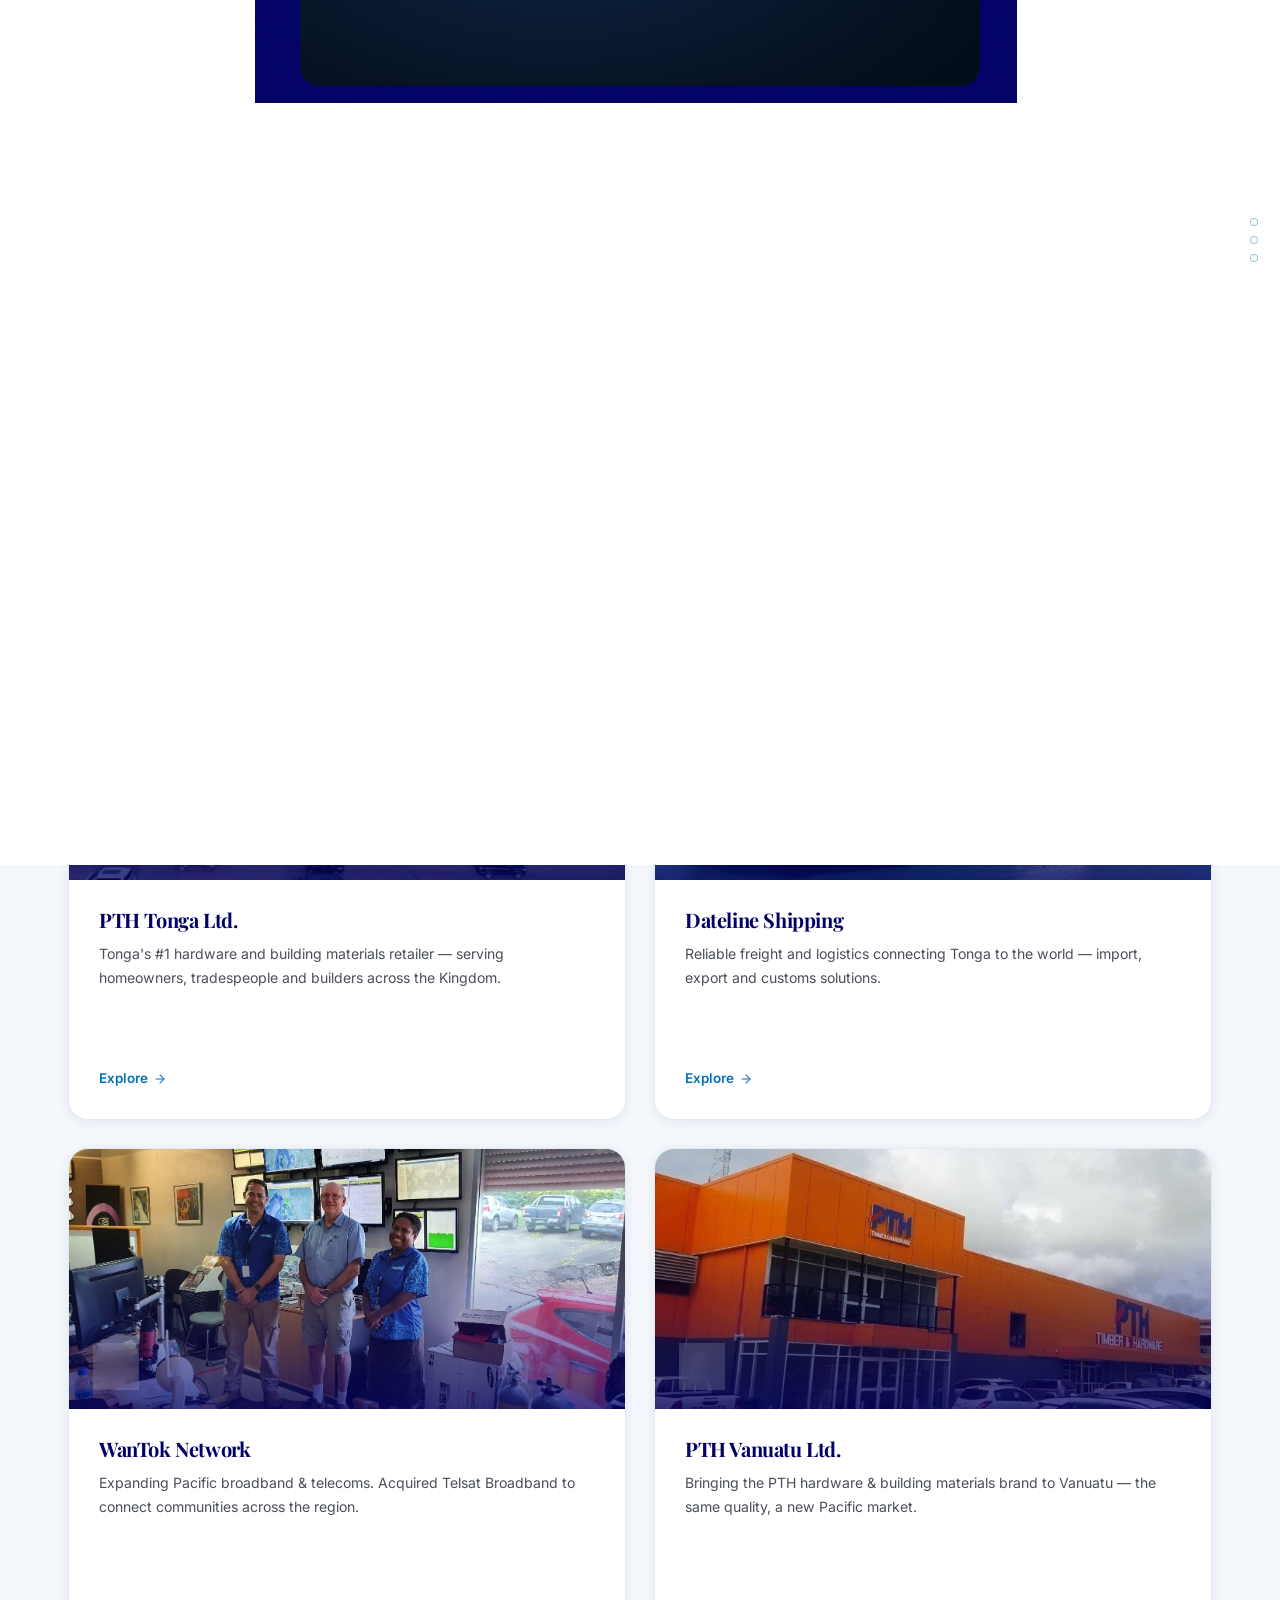
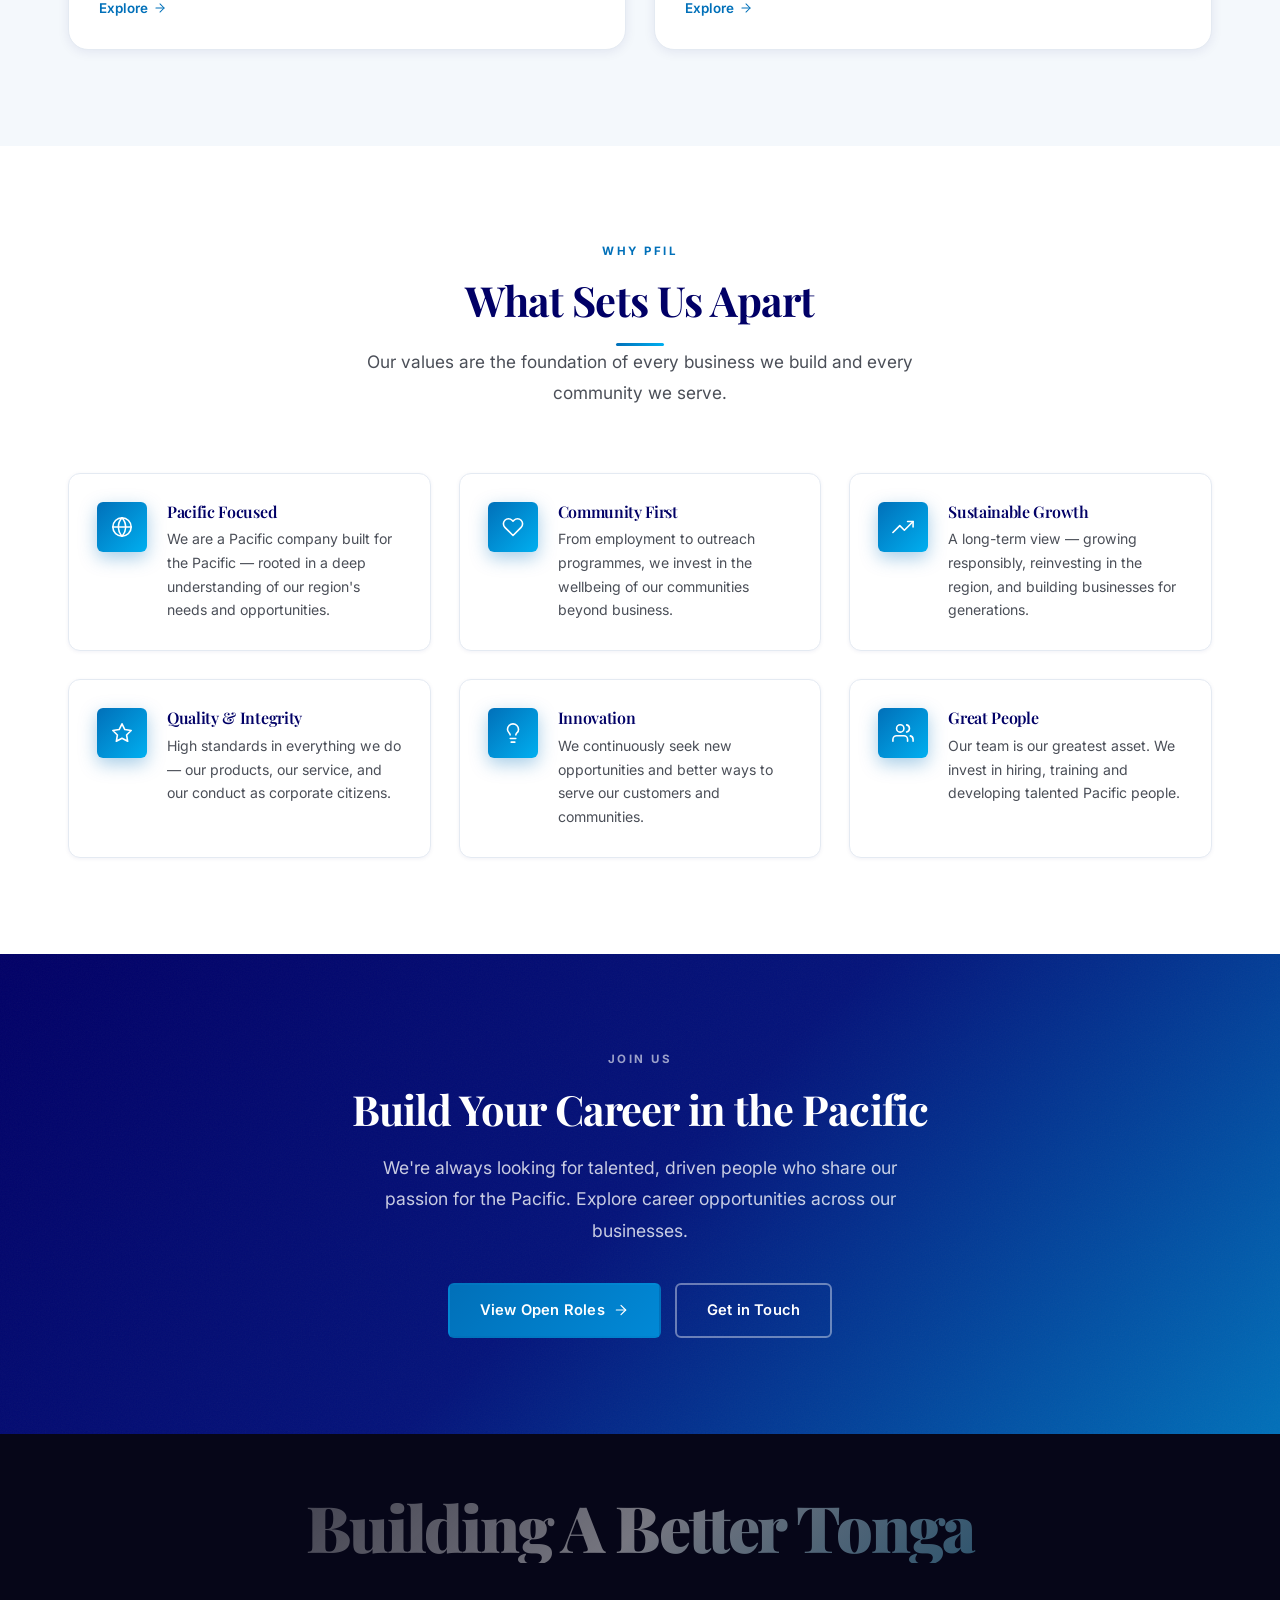
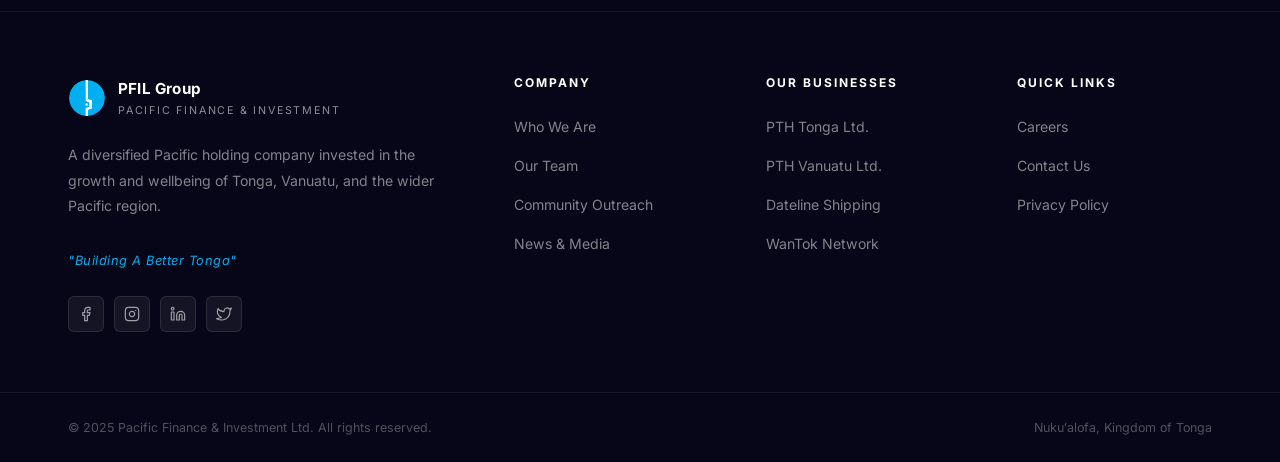
==== commit 1bbaf291: "Fix nav overlay not covering full screen — add explicit 100vh/100vw dimensions Co-Authored-By: Claud" ====
--- a/index.html
+++ b/index.html
@@ -20,8 +20,8 @@
   <link rel="preconnect" href="https://fonts.googleapis.com">
   <link rel="preconnect" href="https://fonts.gstatic.com" crossorigin>
   <link href="https://fonts.googleapis.com/css2?family=Playfair+Display:wght@400;700;900&family=Inter:wght@300;400;500;600;700&display=swap" rel="stylesheet">
-  <link rel="stylesheet" href="css/style.css?v=4">
-  <style>@media(max-width:900px){.nav-menu{display:flex!important;position:fixed!important;inset:0!important;top:0!important;background:#010066!important;backdrop-filter:none!important;-webkit-backdrop-filter:none!important;flex-direction:column!important;align-items:center!important;justify-content:flex-start!important;gap:4px!important;padding:96px 28px 40px!important;overflow-y:auto!important;z-index:9999!important;opacity:0!important;transform:translateX(100%)!important;pointer-events:none!important;transition:opacity .35s ease,transform .35s cubic-bezier(.4,0,.2,1)!important}.nav-menu.open{opacity:1!important;transform:translateX(0)!important;pointer-events:all!important}.nav-toggle{display:flex!important;z-index:10000!important;position:relative!important}.businesses-grid{grid-template-columns:1fr!important}.nav-menu a{font-size:1.1rem!important;padding:13px 28px!important;font-family:serif!important;font-weight:700!important;color:rgba(255,255,255,0.85)!important;border-radius:8px!important;width:100%!important;text-align:center!important;display:block!important}.nav-menu a:hover,.nav-menu a.active{color:#fff!important;background:rgba(255,255,255,0.06)!important}.nav-cta{background:#0170b9!important;border-radius:6px!important;margin-top:12px!important}.contact-grid{grid-template-columns:1fr!important;gap:40px!important}.photo-grid{grid-template-columns:1fr!important}}html,body{overflow-x:hidden!important}@media(max-width:900px){.hero-photo{background-position:75% 40%!important}.hero-blob-1{width:320px!important;height:320px!important}.hero-blob-2{width:280px!important;height:280px!important}.hero-blob-3{width:240px!important;height:240px!important}.hero{min-height:auto!important;padding-top:calc(72px + 20px)!important;padding-bottom:32px!important}.hero p{font-size:1.05rem!important;line-height:1.65!important;margin-bottom:22px!important}.hero h1{margin-bottom:16px!important}.hero-eyebrow{margin-bottom:16px!important}.hero-actions{gap:10px!important}}@media(max-width:640px){.businesses-grid{grid-template-columns:1fr!important}.photo-grid{grid-template-columns:1fr!important}.split-img img{height:240px!important}.job-card{flex-direction:column!important}.btn{white-space:normal!important}}</style>
+  <link rel="stylesheet" href="css/style.css?v=5">
+  <style>@media(max-width:900px){.nav-menu{display:flex!important;position:fixed!important;top:0!important;left:0!important;right:0!important;bottom:0!important;width:100vw!important;height:100vh!important;min-height:100vh!important;background:#010066!important;backdrop-filter:none!important;-webkit-backdrop-filter:none!important;flex-direction:column!important;align-items:center!important;justify-content:flex-start!important;gap:4px!important;padding:96px 28px 40px!important;overflow-y:auto!important;z-index:9999!important;opacity:0!important;transform:translateX(100%)!important;pointer-events:none!important;transition:opacity .35s ease,transform .35s cubic-bezier(.4,0,.2,1)!important}.nav-menu.open{opacity:1!important;transform:translateX(0)!important;pointer-events:all!important}.nav-toggle{display:flex!important;z-index:10000!important;position:relative!important}.businesses-grid{grid-template-columns:1fr!important}.nav-menu a{font-size:1.1rem!important;padding:13px 28px!important;font-family:serif!important;font-weight:700!important;color:rgba(255,255,255,0.85)!important;border-radius:8px!important;width:100%!important;text-align:center!important;display:block!important}.nav-menu a:hover,.nav-menu a.active{color:#fff!important;background:rgba(255,255,255,0.06)!important}.nav-cta{background:#0170b9!important;border-radius:6px!important;margin-top:12px!important}.contact-grid{grid-template-columns:1fr!important;gap:40px!important}.photo-grid{grid-template-columns:1fr!important}}html,body{overflow-x:hidden!important}@media(max-width:900px){.hero-photo{background-position:75% 40%!important}.hero-blob-1{width:320px!important;height:320px!important}.hero-blob-2{width:280px!important;height:280px!important}.hero-blob-3{width:240px!important;height:240px!important}.hero{min-height:auto!important;padding-top:calc(72px + 20px)!important;padding-bottom:32px!important}.hero p{font-size:1.05rem!important;line-height:1.65!important;margin-bottom:22px!important}.hero h1{margin-bottom:16px!important}.hero-eyebrow{margin-bottom:16px!important}.hero-actions{gap:10px!important}}@media(max-width:640px){.businesses-grid{grid-template-columns:1fr!important}.photo-grid{grid-template-columns:1fr!important}.split-img img{height:240px!important}.job-card{flex-direction:column!important}.btn{white-space:normal!important}}</style>
 </head>
 <body>
 
--- a/css/style.css
+++ b/css/style.css
@@ -738,7 +738,8 @@
 @media (max-width:900px) {
   .nav-menu {
     display:flex !important;
-    position:fixed !important; inset:0 !important; top:0 !important;
+    position:fixed !important; top:0 !important; left:0 !important; right:0 !important; bottom:0 !important;
+    width:100vw !important; height:100vh !important; min-height:100vh !important;
     background:#010066 !important; backdrop-filter:none !important; -webkit-backdrop-filter:none !important;
     flex-direction:column !important; align-items:center !important; justify-content:flex-start !important;
     gap:4px !important; padding:96px 28px 40px !important; z-index:9999 !important;
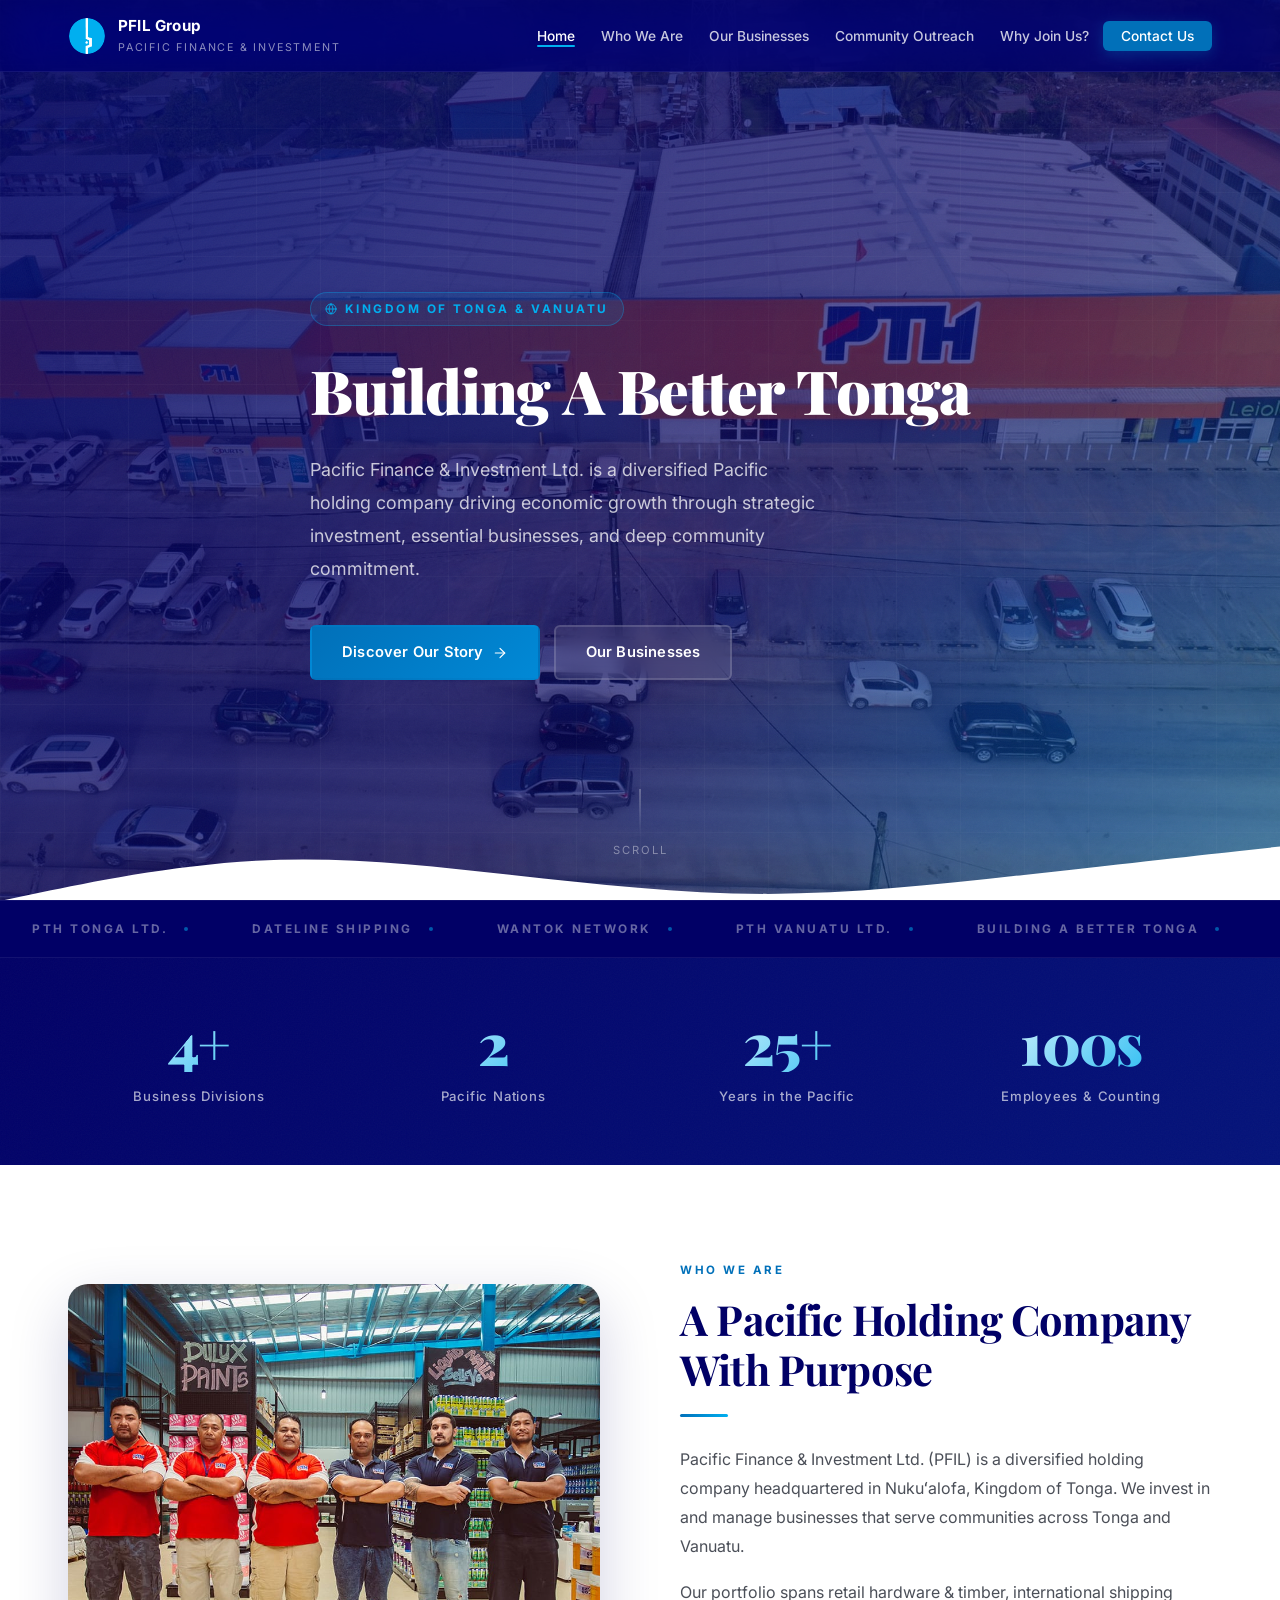
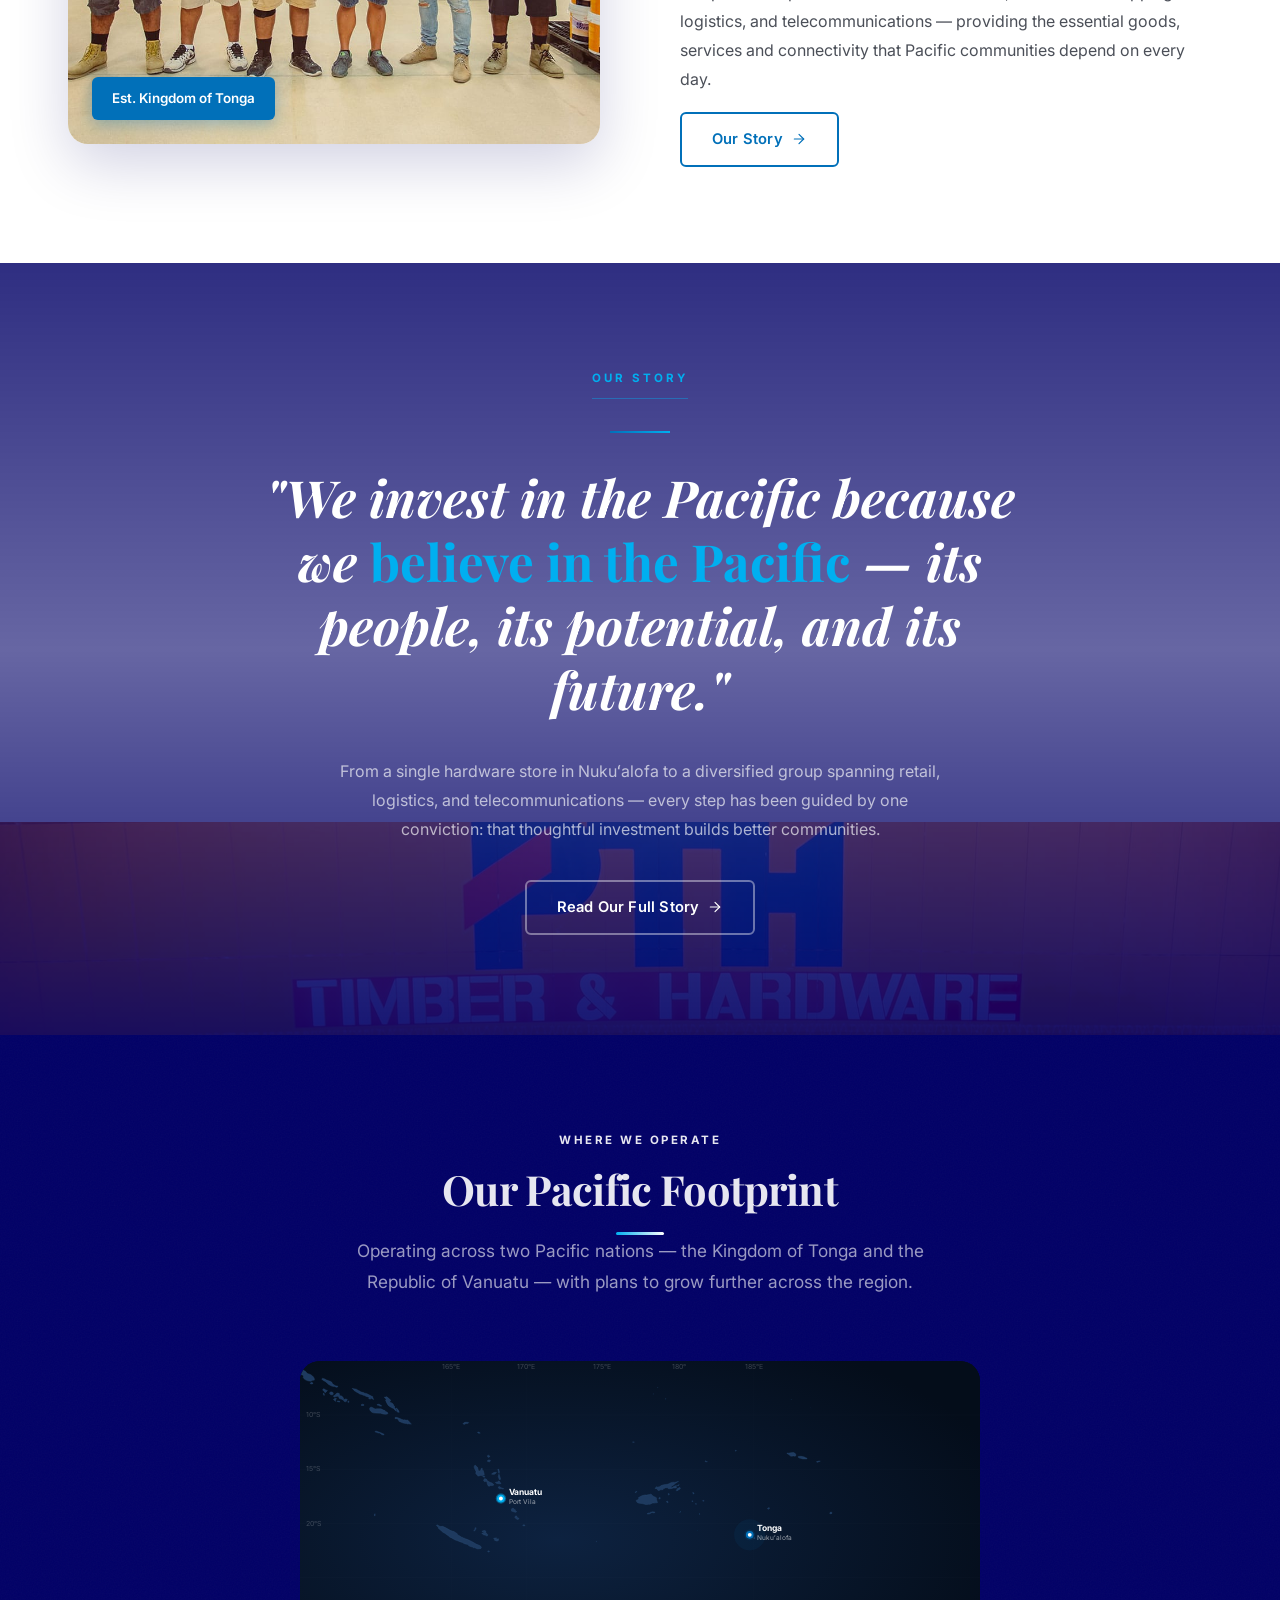
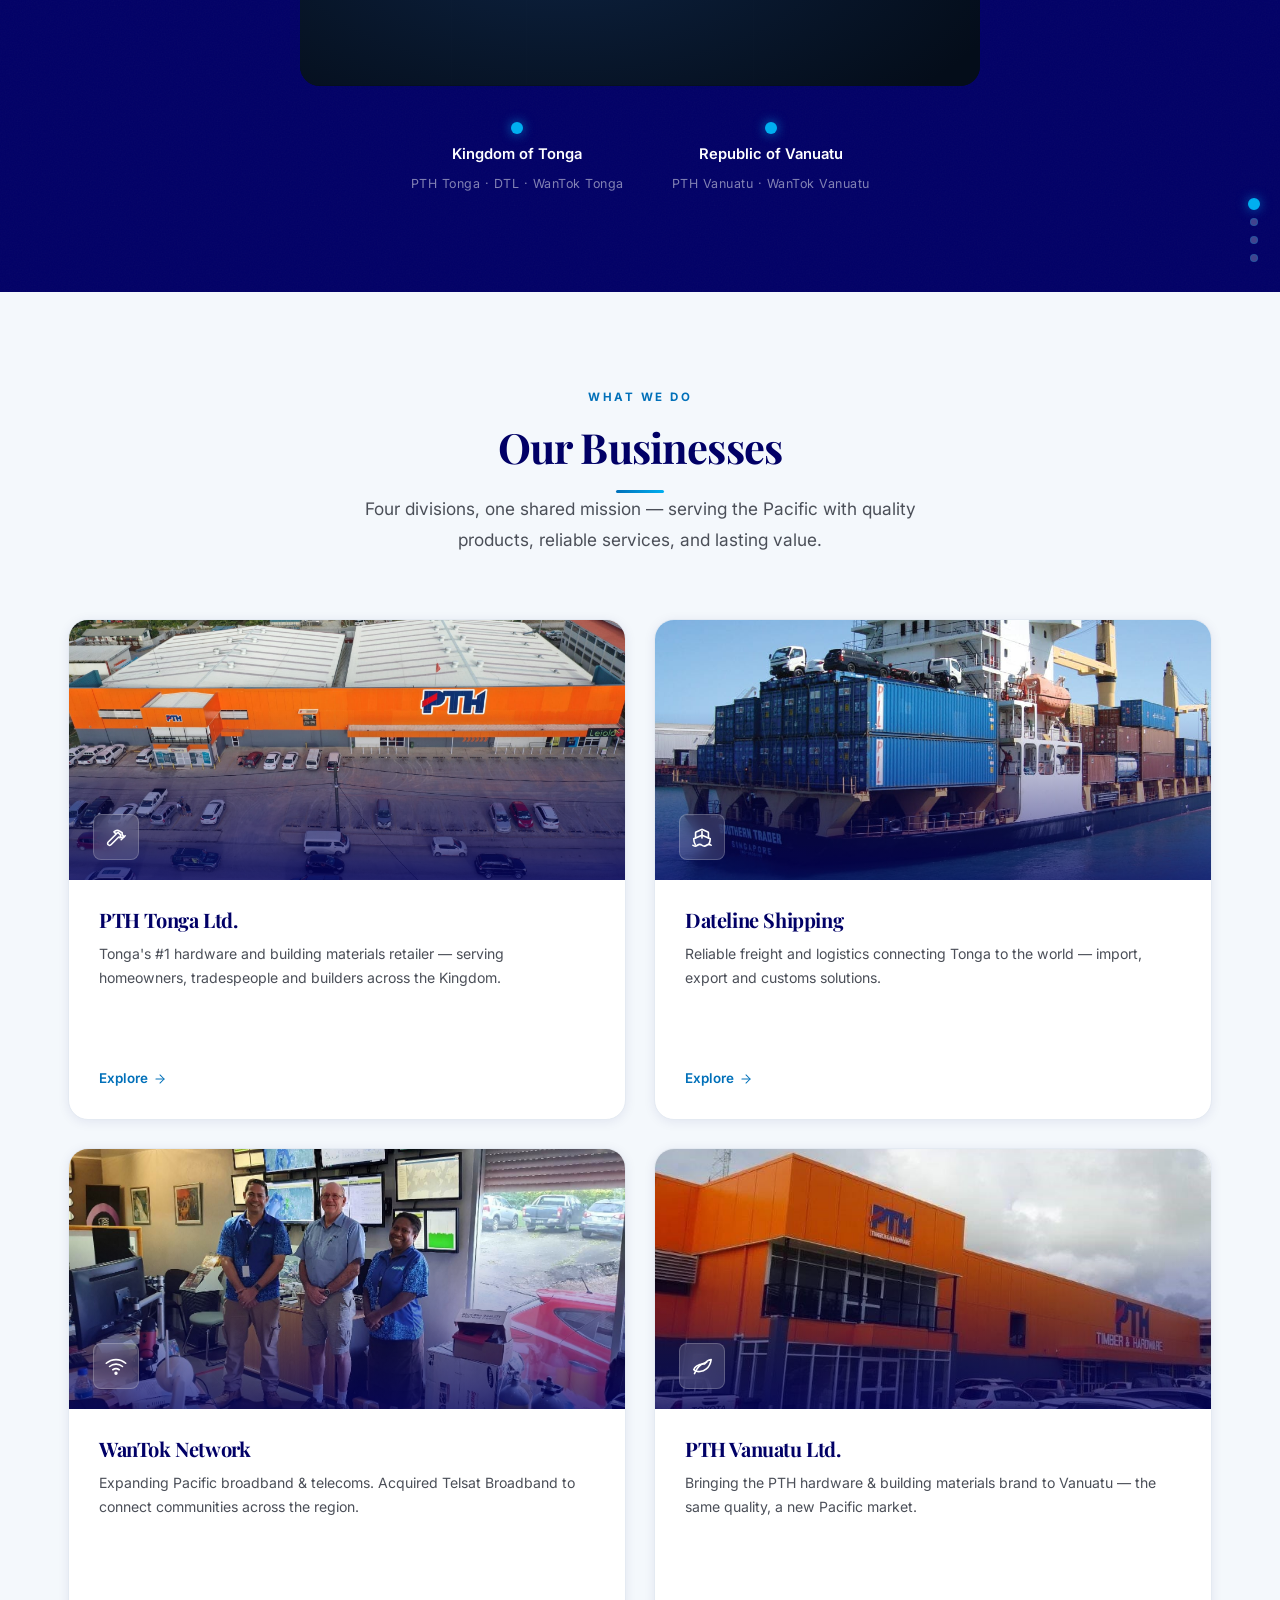
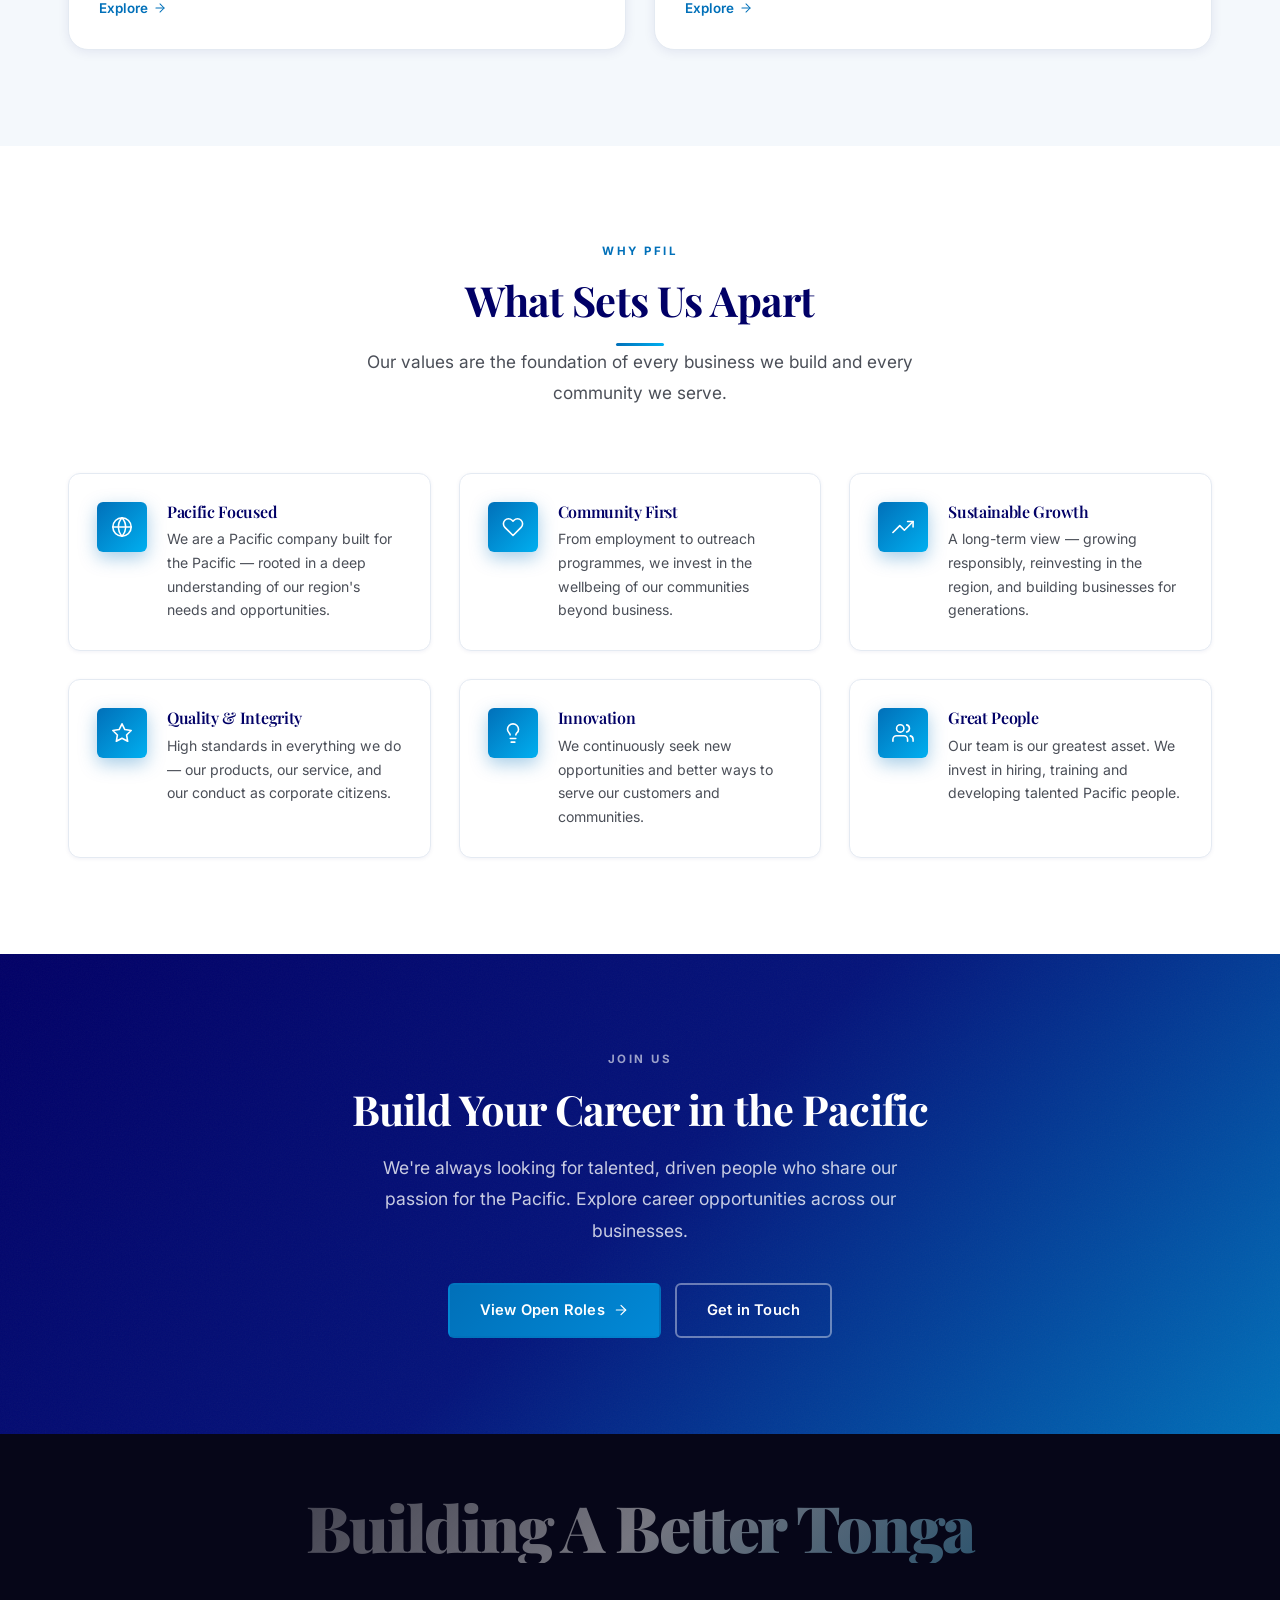
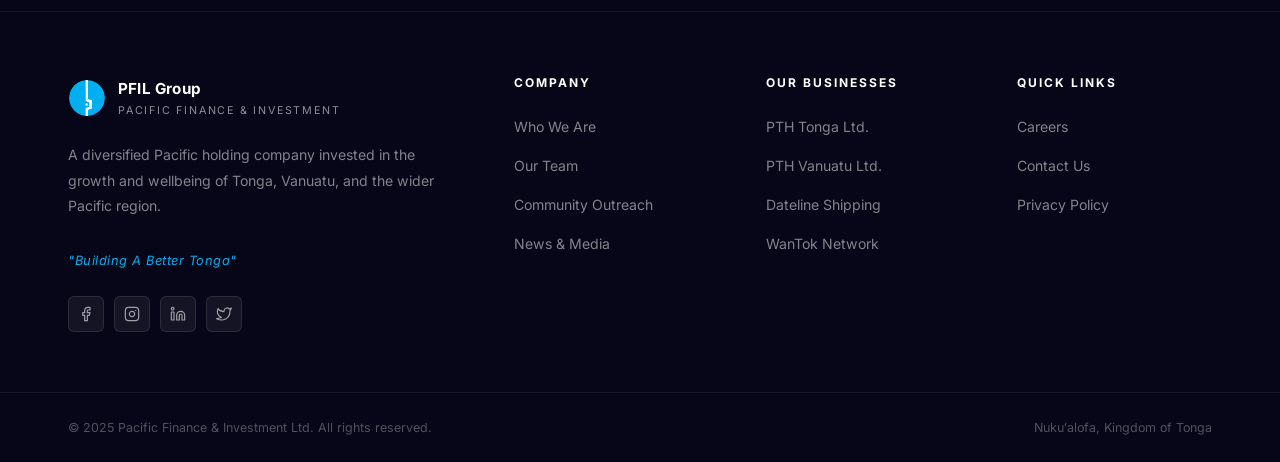
==== commit 10acd954: "Fix page scrolling down on refresh — disable browser scroll restoration Co-Authored-By: Claude Sonne" ====
--- a/index.html
+++ b/index.html
@@ -549,6 +549,6 @@
   </button>
 
   <script src="js/icons.js?v=3"></script>
-  <script src="js/main.js?v=3"></script>
+  <script src="js/main.js?v=4"></script>
 </body>
 </html>
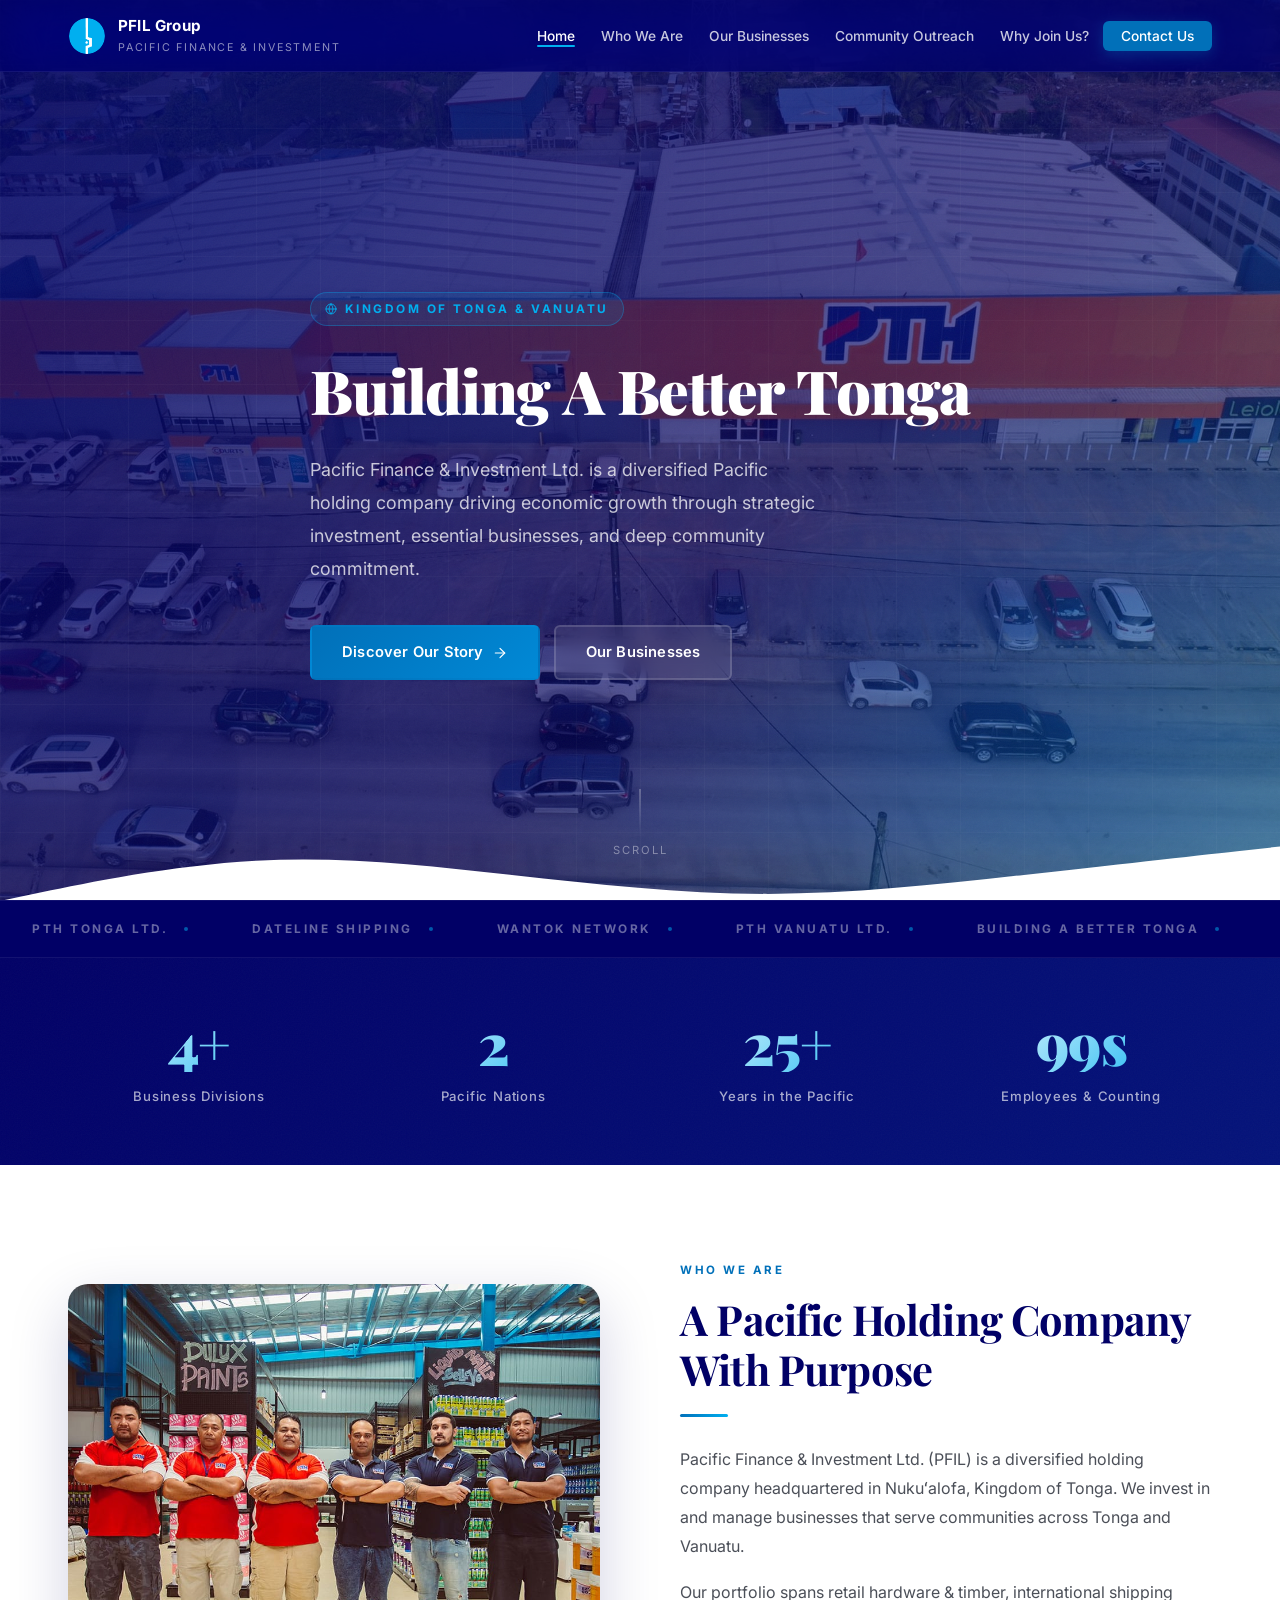
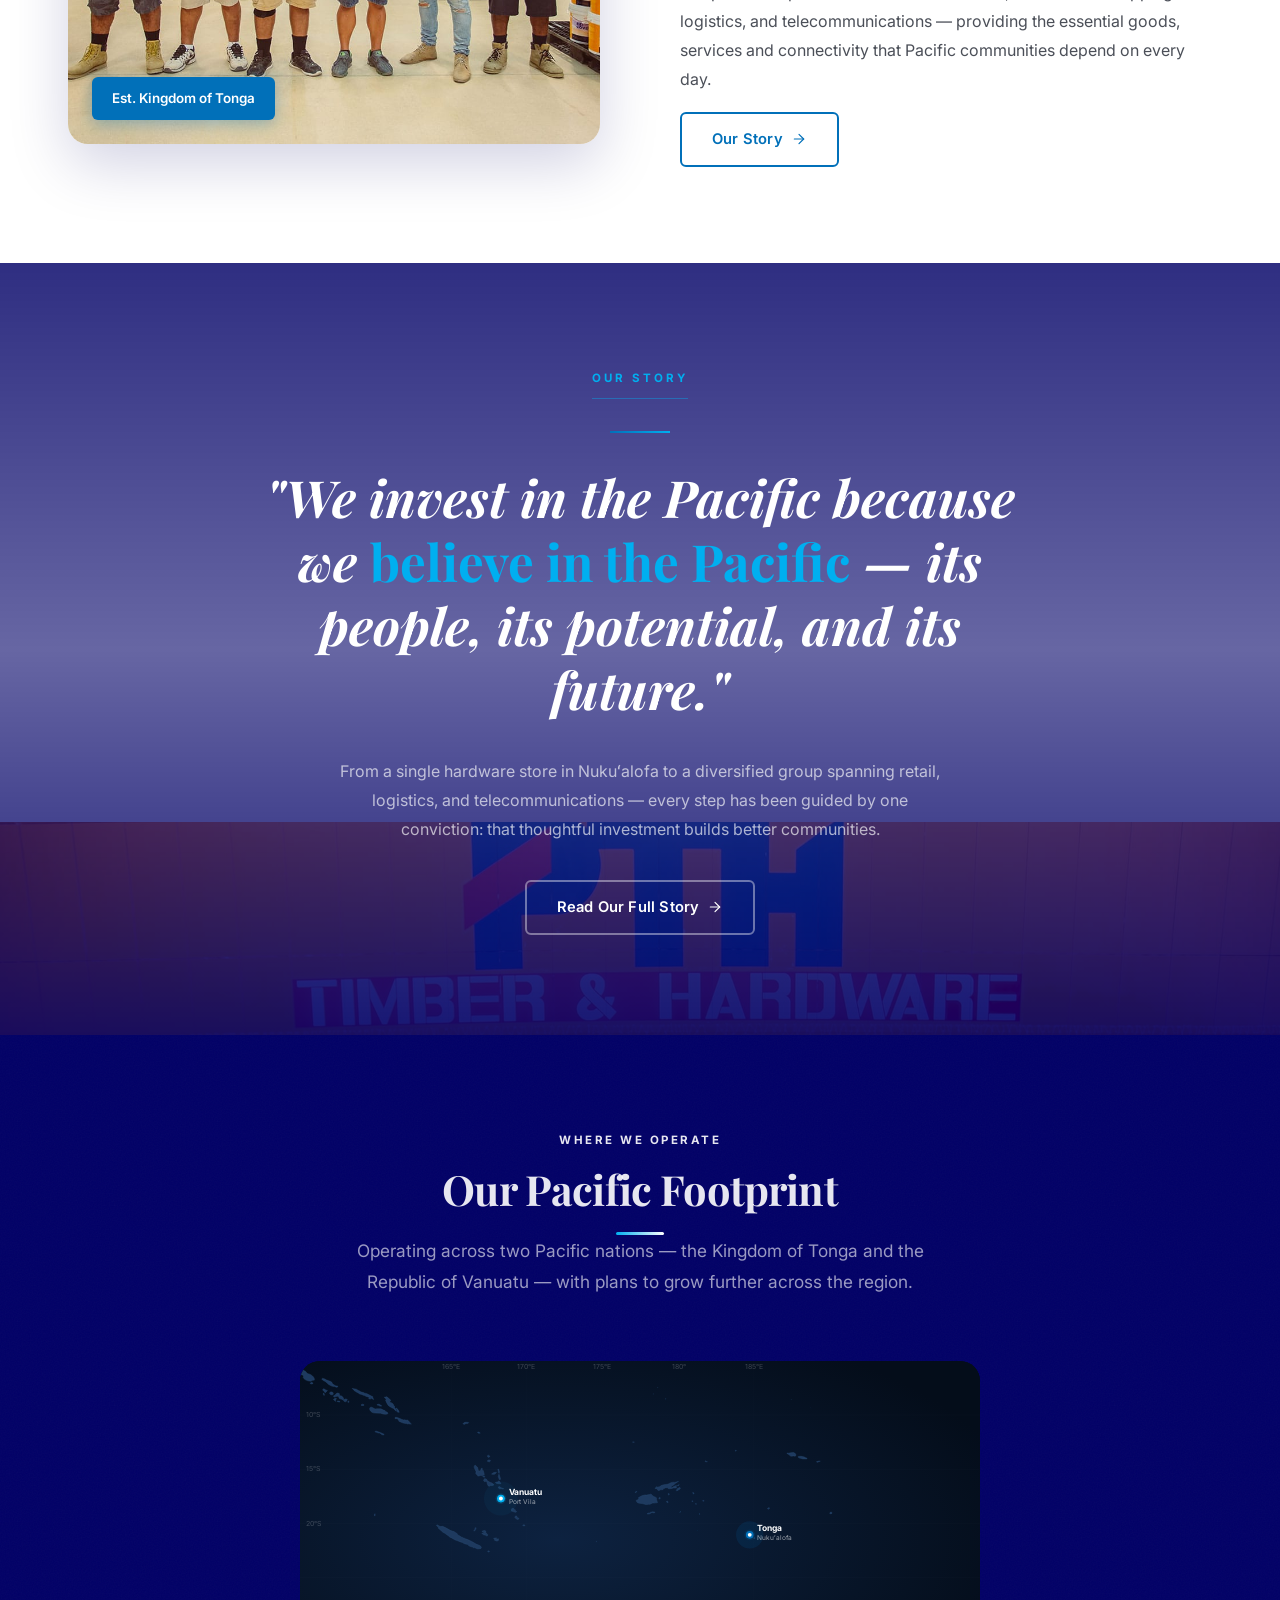
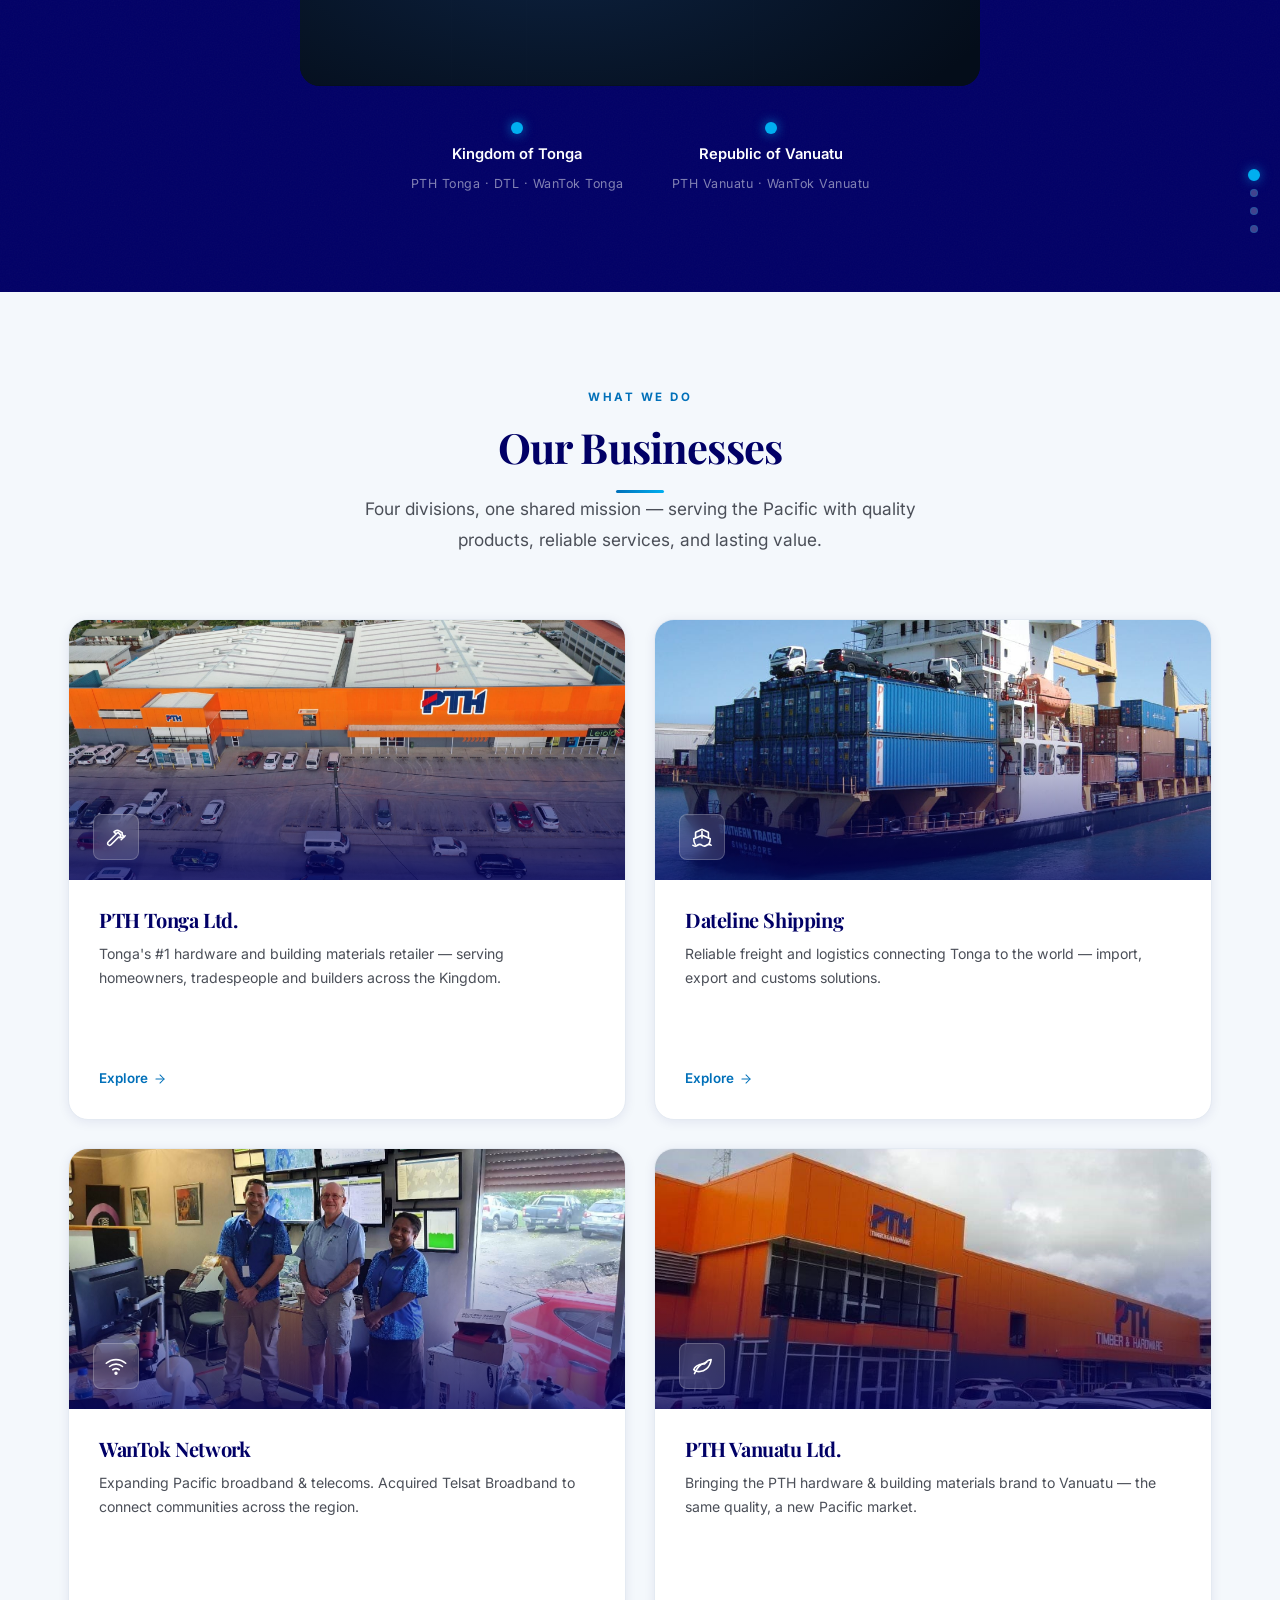
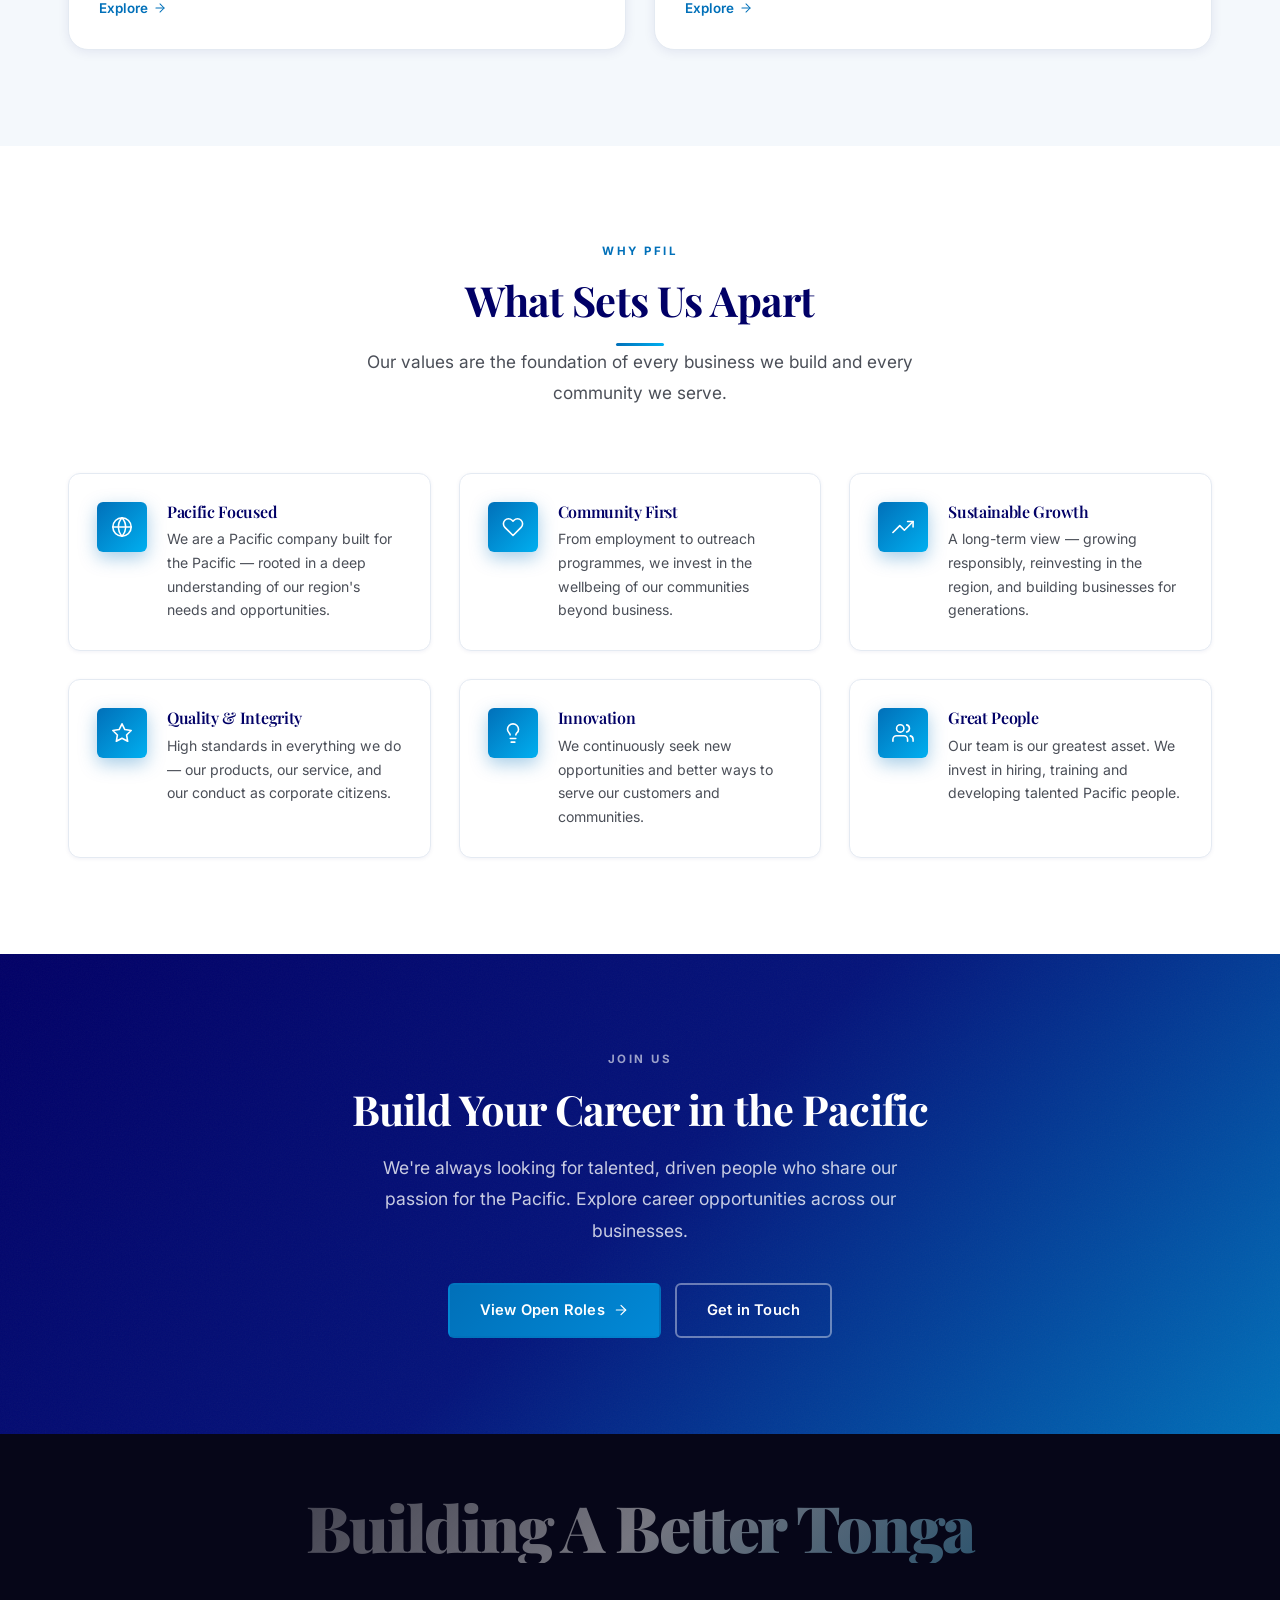
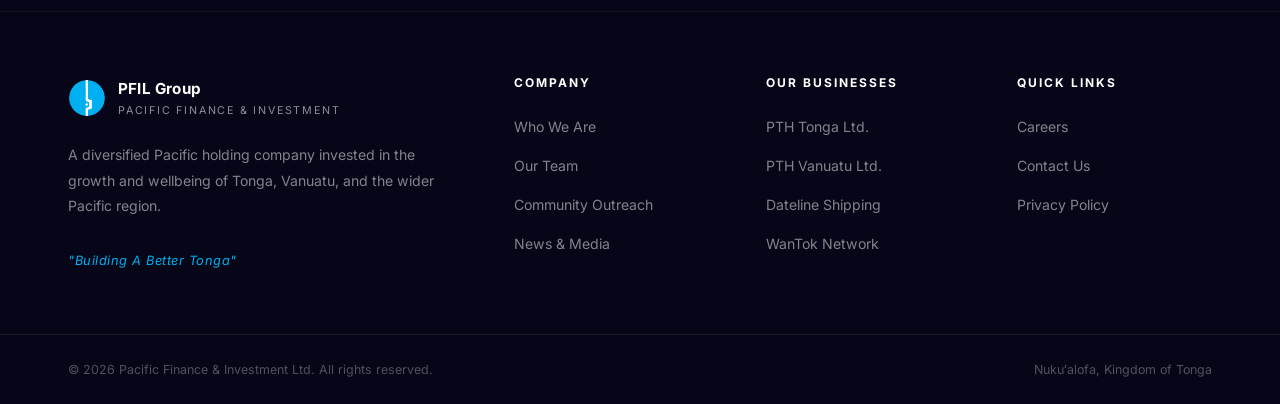
==== commit 456bb345: "Remove footer social media buttons, update copyright to 2026 Co-Authored-By: Claude Sonnet 4.6 <nore" ====
--- a/index.html
+++ b/index.html
@@ -499,13 +499,7 @@
             </a>
             <p>A diversified Pacific holding company invested in the growth and wellbeing of Tonga, Vanuatu, and the wider Pacific region.</p>
             <span class="footer-tagline">"Building A Better Tonga"</span>
-            <div class="footer-social">
-              <a href="#" class="social-btn" aria-label="Facebook"><span class="icon" data-icon="facebook"></span></a>
-              <a href="#" class="social-btn" aria-label="Instagram"><span class="icon" data-icon="instagram"></span></a>
-              <a href="#" class="social-btn" aria-label="LinkedIn"><span class="icon" data-icon="linkedin"></span></a>
-              <a href="#" class="social-btn" aria-label="Twitter"><span class="icon" data-icon="twitter"></span></a>
             </div>
-          </div>
           <div>
             <h5>Company</h5>
             <ul class="footer-links">
@@ -537,7 +531,7 @@
     </div>
     <div class="footer-bottom">
       <div class="container" style="display:flex;justify-content:space-between;align-items:center;flex-wrap:wrap;gap:8px;width:100%;">
-        <span>© 2025 Pacific Finance &amp; Investment Ltd. All rights reserved.</span>
+        <span>© 2026 Pacific Finance &amp; Investment Ltd. All rights reserved.</span>
         <span>Nukuʻalofa, Kingdom of Tonga</span>
       </div>
     </div>
